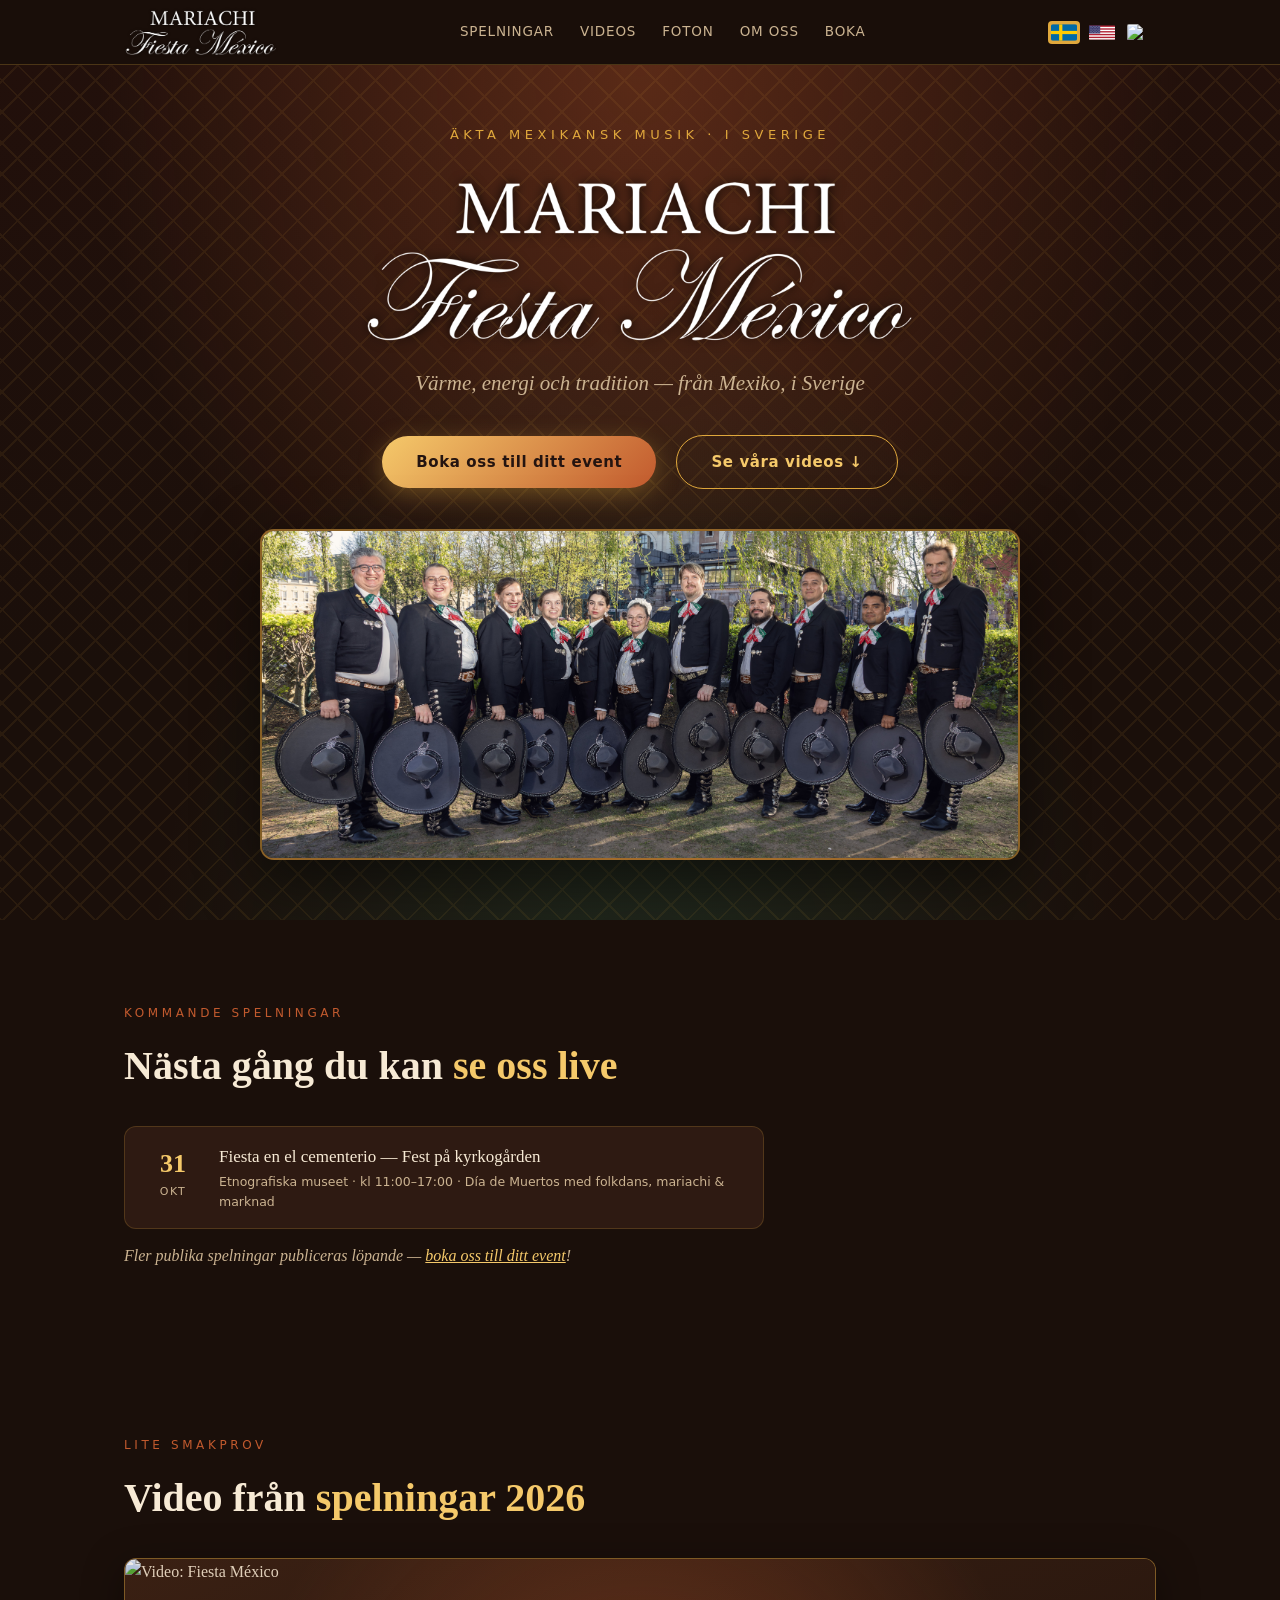
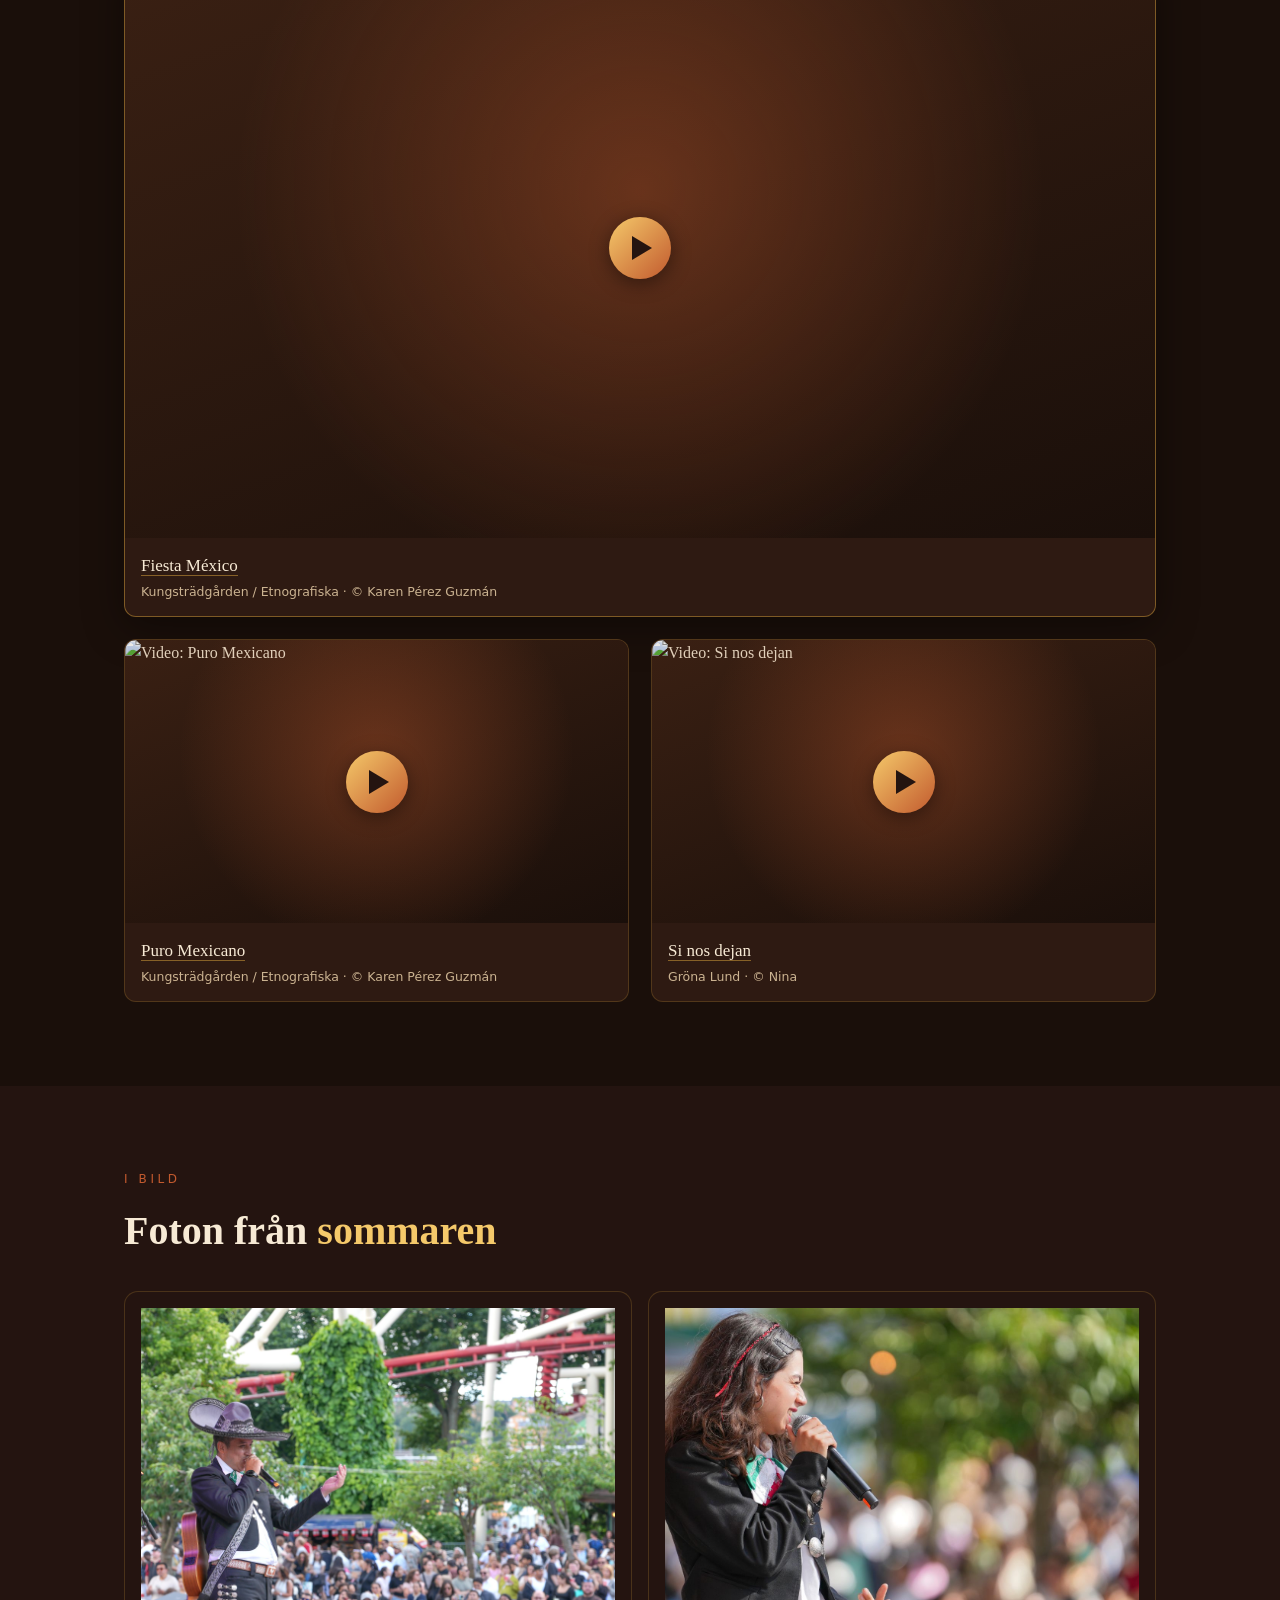
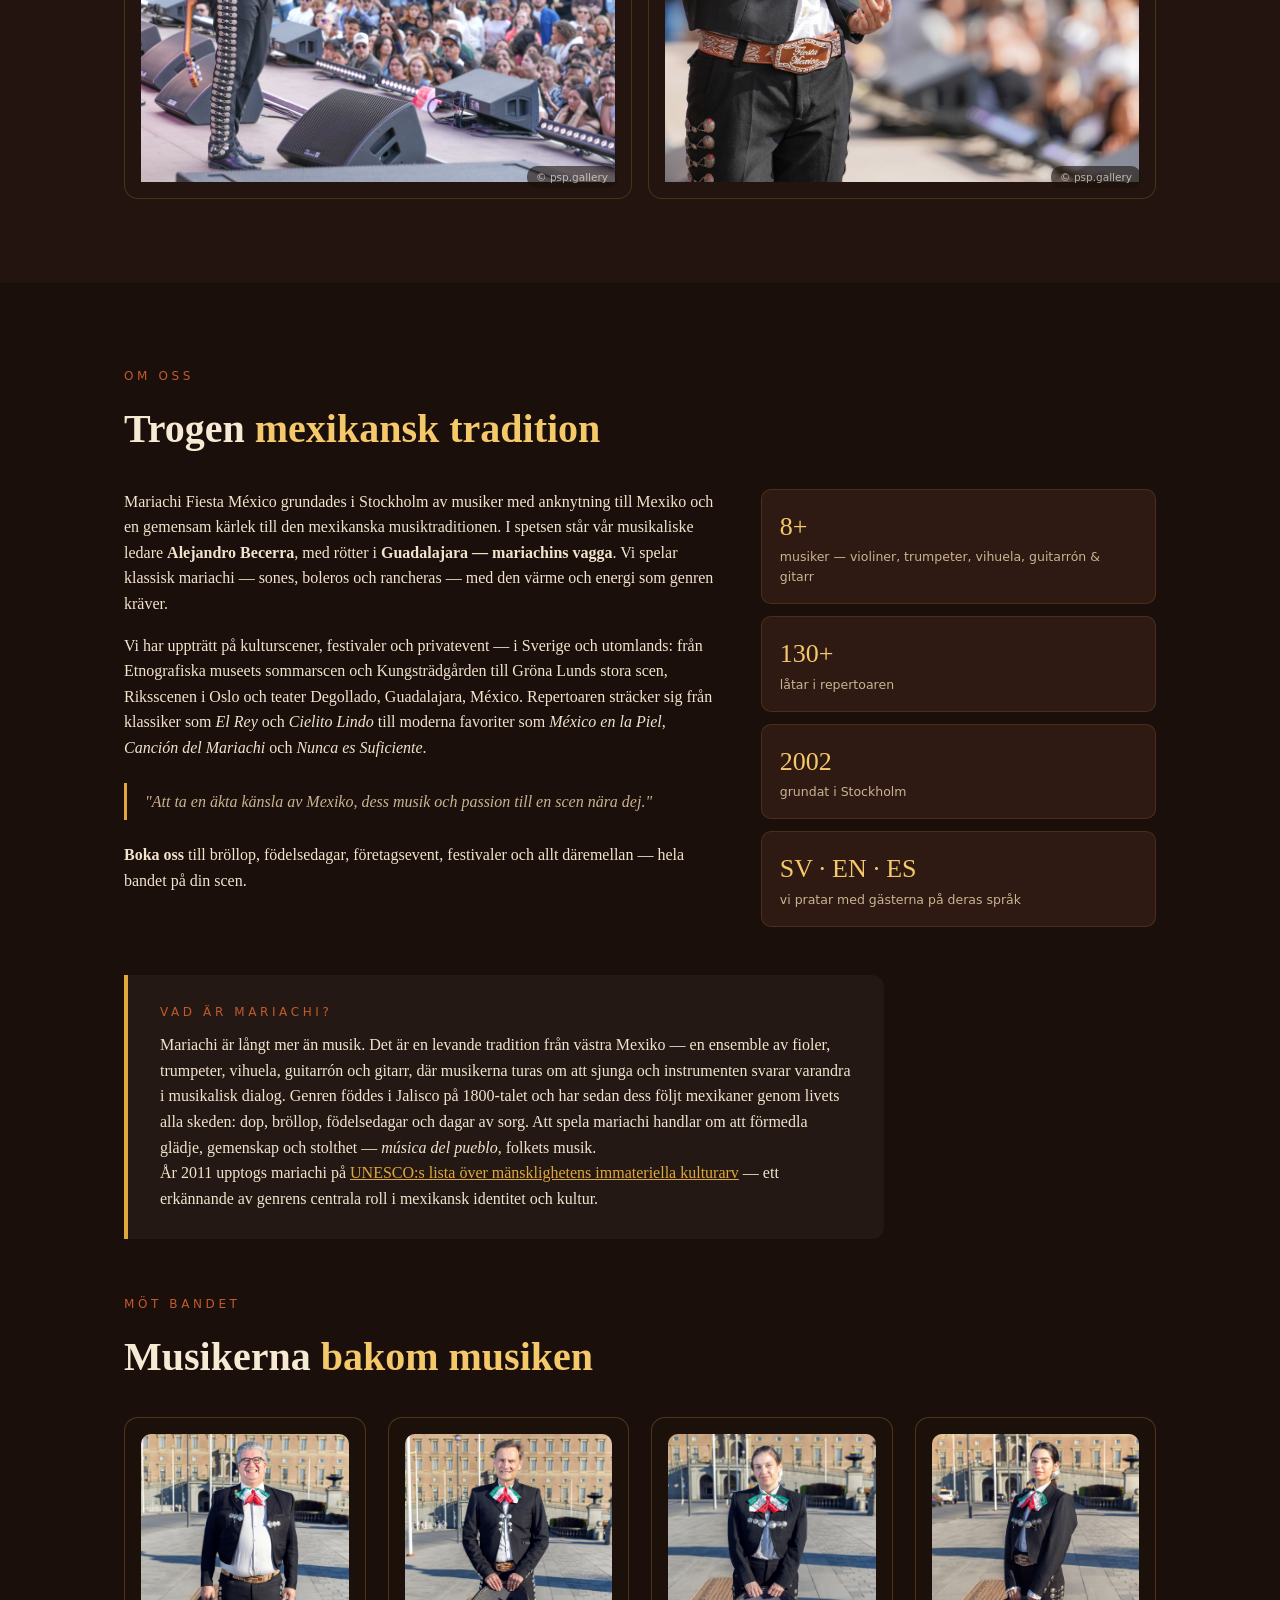
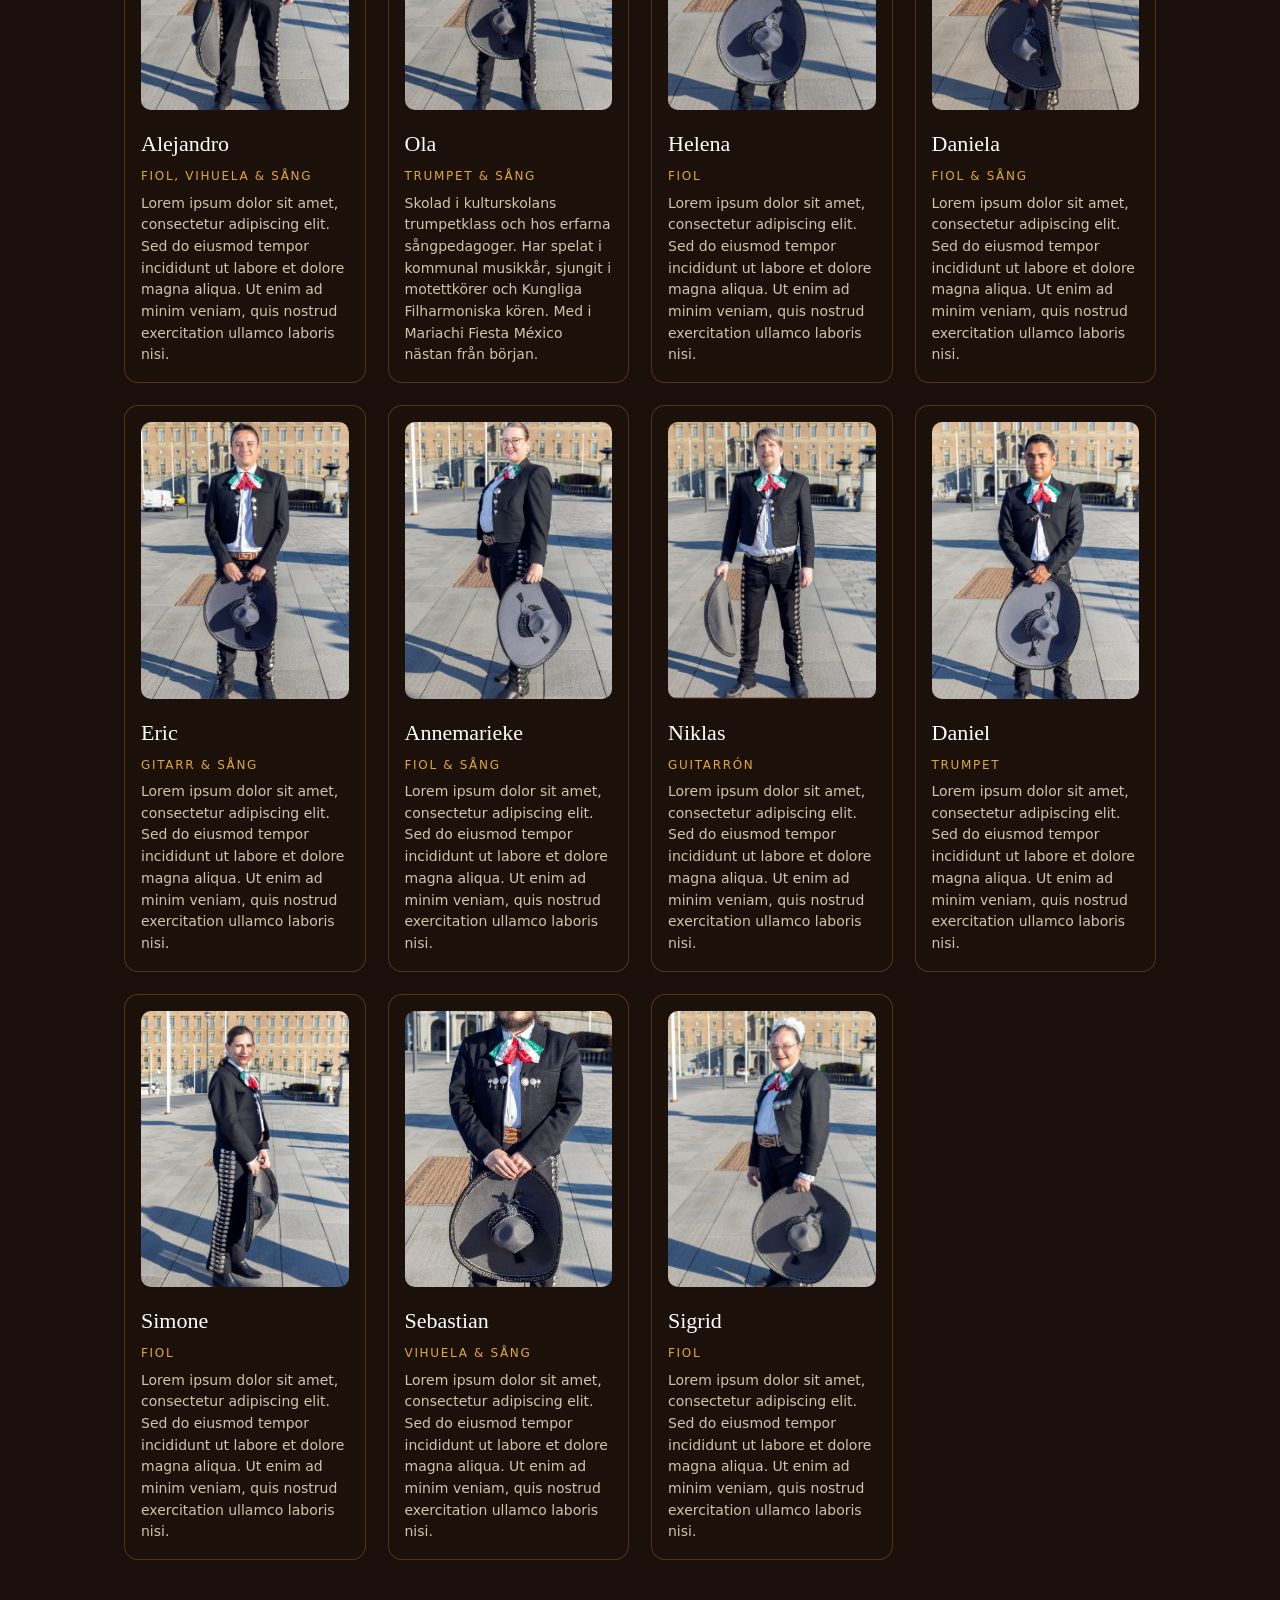
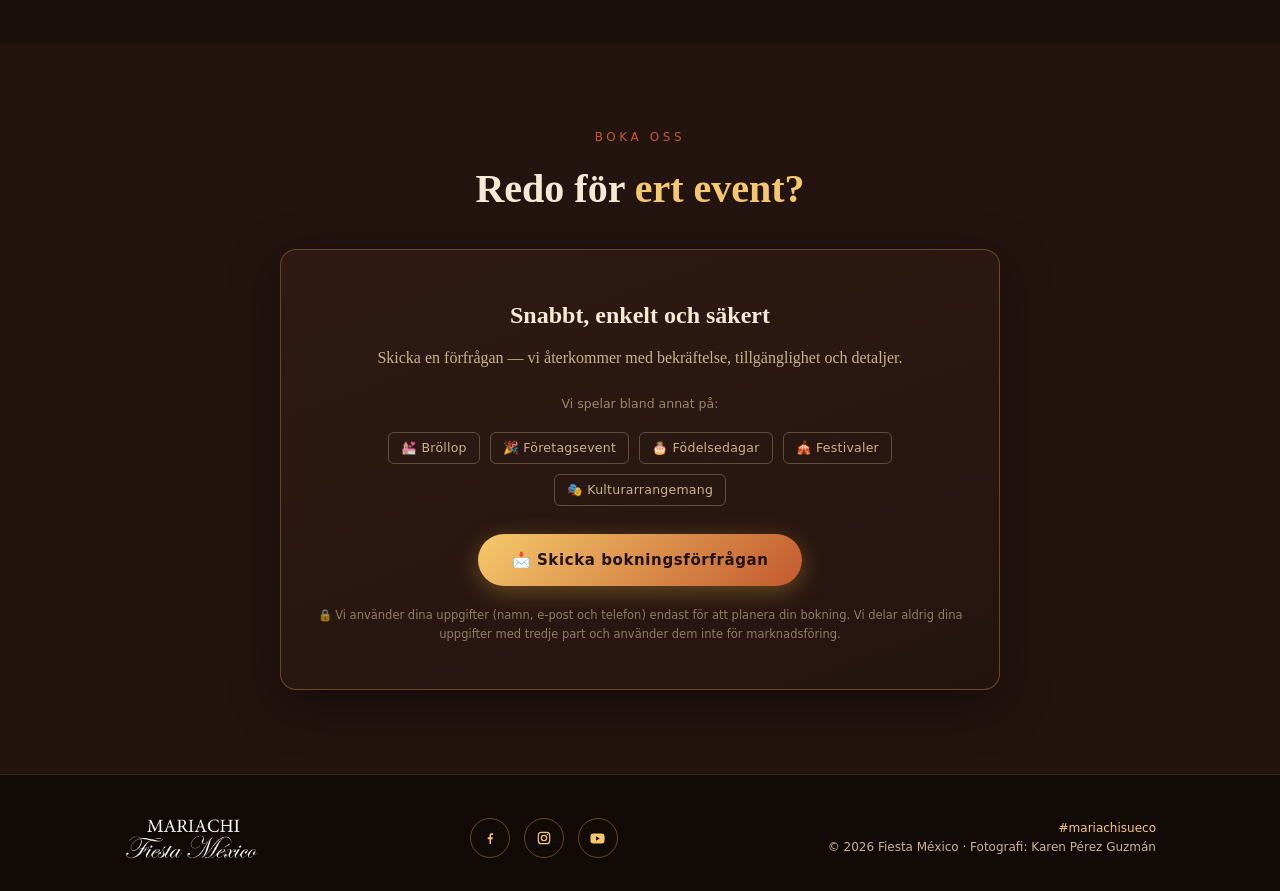
==== index.html @ cff4b528 "Add files via upload" ====
<!doctype html>
<html lang="sv">
<head>
<meta charset="UTF-8" />
<meta name="viewport" content="width=device-width, initial-scale=1.0" />
<title>Mariachi Fiesta México — Designutkast</title>
<style>
  :root {
    --bg: #1a0f0a;
    --bg2: #241410;
    --panel: #2e1a12;
    --gold: #e0a83c;
    --gold-bright: #f5c96a;
    --cream: #f7ead5;
    --terra: #c25a2e;
    --terra-soft: #a34922;
    --green: #2f6b4f;
    --red: #a5231b;
    --text: #f3e3cd;
    --muted: #cbb391;
    --serif: Georgia, "Times New Roman", serif;
  }
  * { margin: 0; padding: 0; box-sizing: border-box; }
  html { scroll-behavior: smooth; }
  body {
    font-family: var(--serif);
    background: var(--bg);
    color: var(--text);
    line-height: 1.6;
  }
  .maxw { max-width: 1080px; margin: 0 auto; padding: 0 24px; }

  /* Topbar */
  .topbar {
    position: sticky; top: 0; z-index: 50;
    background: rgba(26,15,10,0.94);
    border-bottom: 1px solid rgba(224,168,60,0.25);
    backdrop-filter: blur(6px);
  }
  .topbar .maxw { display: flex; align-items: center; justify-content: space-between; height: 64px; }
  .brand { display: flex; align-items: center; gap: 10px; }
  .brand-mark {
    width: 38px; height: 38px; border-radius: 50%;
    background: radial-gradient(circle at 30% 30%, var(--gold-bright), var(--terra));
    display: flex; align-items: center; justify-content: center;
    font-size: 19px; color: #1a0f0a; font-weight: bold;
    border: 2px solid var(--gold);
  }
  .brand-name { font-size: 19px; letter-spacing: 0.12em; color: #fff; }
  .brand-name b { font-family: "Segoe Script", "Brush Script MT", cursive; font-size: 21px; font-weight: normal; letter-spacing: 0; color: #fff; padding-left: 2px; }
  nav { display: flex; gap: 26px; font-family: system-ui, sans-serif; font-size: 13.5px; letter-spacing: 0.06em; }
  nav a { color: var(--muted); text-decoration: none; text-transform: uppercase; }
  nav a:hover { color: var(--gold-bright); }
  .lang { display: flex; gap: 6px; font-family: system-ui, sans-serif; font-size: 12.5px; }
  .lang span { padding: 3px 8px; border-radius: 12px; cursor: pointer; color: var(--muted); }
  .lang .active { background: var(--gold); color: #1a0f0a; font-weight: 600; }

  /* Hero */
  .hero {
    position: relative;
    min-height: 88vh;
    display: flex; align-items: center; justify-content: center;
    text-align: center;
    background:
      radial-gradient(ellipse at 50% 0%, rgba(194,90,46,0.35), transparent 60%),
      radial-gradient(ellipse at 50% 120%, rgba(47,107,79,0.3), transparent 55%),
      linear-gradient(180deg, #22100b 0%, var(--bg) 70%);
    overflow: hidden;
  }
  .hero-pattern {
    position: absolute; inset: 0; opacity: 0.08;
    background-image: repeating-linear-gradient(45deg, var(--gold) 0 2px, transparent 2px 22px),
                      repeating-linear-gradient(-45deg, var(--gold) 0 2px, transparent 2px 22px);
  }
  .hero-inner { position: relative; padding: 60px 20px; max-width: 860px; }
  .hero-photo {
    position: relative; margin: 40px auto 0; max-width: 760px;
    border-radius: 14px; overflow: hidden;
    border: 2px solid rgba(224,168,60,0.5);
    box-shadow: 0 18px 60px rgba(0,0,0,0.55);
    background:
      radial-gradient(circle at 60% 35%, rgba(194,90,46,0.5), transparent 60%),
      linear-gradient(160deg, #4a2414, #241410);
    display: flex; align-items: flex-end; padding: 0;
  }
  .hero-photo img { display: block; width: 100%; height: auto; }
  .hero-photo .ph-label { position: absolute; left: 14px; bottom: 12px; font-family: system-ui, sans-serif; font-size: 12px; color: rgba(247,234,213,0.85); letter-spacing: 0.08em; text-transform: uppercase; text-shadow: 0 2px 8px rgba(0,0,0,0.8); }
  .hero-kicker {
    font-family: system-ui, sans-serif; font-size: 13px; letter-spacing: 0.35em;
    text-transform: uppercase; color: var(--gold); margin-bottom: 18px;
  }
  .hero h1 {
    font-size: clamp(40px, 7vw, 74px); line-height: 1.05; color: #fff;
    text-shadow: 0 4px 30px rgba(0,0,0,0.5);
    margin-bottom: 14px;
  }
  .hero h1 em { font-style: normal; font-family: "Segoe Script", "Brush Script MT", cursive; font-size: 0.95em; color: var(--gold-bright); }
  .hero-sub { font-size: clamp(17px, 2.4vw, 21px); color: var(--muted); font-style: italic; margin-bottom: 34px; }
  .btn {
    display: inline-block; padding: 14px 34px; border-radius: 40px;
    font-family: system-ui, sans-serif; font-size: 15px; font-weight: 600;
    text-decoration: none; letter-spacing: 0.04em; margin: 0 8px;
    transition: transform 0.15s ease;
  }
  .btn:hover { transform: translateY(-2px); }
  .btn-primary { background: linear-gradient(135deg, var(--gold-bright), var(--terra)); color: #241410; box-shadow: 0 6px 24px rgba(224,168,60,0.35); }
  .btn-ghost { border: 1.5px solid var(--gold); color: var(--gold-bright); }

  /* Sections */
  section { padding: 84px 0; }
  .sec-kicker { font-family: system-ui, sans-serif; font-size: 12px; letter-spacing: 0.3em; text-transform: uppercase; color: var(--terra); margin-bottom: 10px; }
  h2 { font-size: clamp(28px, 4vw, 40px); color: var(--cream); margin-bottom: 28px; }
  h2 em { font-style: normal; color: var(--gold-bright); }
  .alt-bg { background: var(--bg2); }

  /* Gig list */
  .gig-list { display: grid; gap: 14px; max-width: 640px; }
  .gig {
    display: flex; align-items: center; gap: 18px;
    background: var(--panel); border: 1px solid rgba(224,168,60,0.2);
    border-radius: 12px; padding: 16px 20px;
  }
  .gig-date { text-align: center; min-width: 56px; }
  .gig-date b { display: block; font-size: 26px; color: var(--gold-bright); line-height: 1; }
  .gig-date span { font-family: system-ui, sans-serif; font-size: 11px; letter-spacing: 0.15em; color: var(--muted); }
  .gig-info .t { font-size: 17px; color: var(--cream); }
  .gig-info .d { font-family: system-ui, sans-serif; font-size: 12.5px; color: var(--muted); margin-top: 2px; }
  .gig-empty { font-style: italic; color: var(--muted); }
  .gig-empty a { color: var(--gold-bright); }

  /* Videos */
  .video-grid { display: grid; gap: 22px; }
  .video-row { display: flex; gap: 22px; justify-content: center; flex-wrap: wrap; }
  .video-row .video-card { flex: 1 1 320px; max-width: 560px; }
  .video-card {
    background: var(--panel); border-radius: 12px; overflow: hidden;
    border: 1px solid rgba(224,168,60,0.2);
  }
  .video-hero { grid-column: 1 / -1; border-color: rgba(224,168,60,0.45); box-shadow: 0 10px 40px rgba(0,0,0,0.4); }
  .video-thumb {
    aspect-ratio: 16 / 9; position: relative;
    display: flex; align-items: center; justify-content: center; flex-direction: column; gap: 12px;
    background:
      radial-gradient(circle at 50% 40%, rgba(194,90,46,0.4), transparent 65%),
      linear-gradient(160deg, #3a2013, #1a0f0a);
    cursor: pointer;
  }
  .video-thumb:hover .play-btn { transform: scale(1.1); }
  .play-btn {
    width: 62px; height: 62px; border-radius: 50%;
    background: linear-gradient(135deg, var(--gold-bright), var(--terra));
    display: flex; align-items: center; justify-content: center;
    transition: transform 0.15s ease;
    box-shadow: 0 4px 20px rgba(0,0,0,0.45);
  }
  .play-btn::after {
    content: ""; display: block; margin-left: 4px;
    border-left: 20px solid #241410; border-top: 12px solid transparent; border-bottom: 12px solid transparent;
  }
  .video-thumb .tag {
    position: absolute; top: 12px; left: 12px;
    font-family: system-ui, sans-serif; font-size: 11px; letter-spacing: 0.1em;
    background: rgba(26,15,10,0.8); color: var(--gold-bright);
    padding: 4px 10px; border-radius: 14px; border: 1px solid rgba(224,168,60,0.4);
  }
  img { max-width: 100%; }
  .video-thumb img { position: absolute; inset: 0; width: 100%; height: 100%; object-fit: cover; opacity: 0.9; }
  .video-thumb .play-btn { position: relative; z-index: 2; }
  .video-thumb .ph-label, .video-thumb .tag { z-index: 3; }
  .video-link { text-decoration: none; display: block; color: inherit; }
  .video-meta { padding: 14px 16px; }
  .video-meta .t { font-size: 17px; color: var(--cream); }
  .video-meta .d { font-family: system-ui, sans-serif; font-size: 12.5px; color: var(--muted); margin-top: 3px; }

  /* Gallery */
  .gallery { display: grid; grid-template-columns: 2fr 1fr; gap: 16px; }
  .gallery-side { display: grid; grid-template-rows: 1fr 1fr; gap: 16px; }
  .ph {
    border-radius: 12px; position: relative; overflow: hidden;
    border: 1px solid rgba(224,168,60,0.2);
    display: flex; align-items: flex-end; padding: 16px;
    min-height: 180px;
  }
  .ph .credit {
    position: absolute; bottom: 10px; right: 14px;
    font-family: system-ui, sans-serif; font-size: 10.5px; color: rgba(247,234,213,0.7);
    background: rgba(26,15,10,0.6); padding: 3px 9px; border-radius: 10px;
  }
  .ph-1 { background: linear-gradient(150deg, #7a2d14, #3a1a0e); min-height: 380px; }
  .ph-2 { background: linear-gradient(150deg, #2f6b4f, #16321f); }
  .ph-3 { background: linear-gradient(150deg, #8a2a22, #3a120e); }
  .ph-label { font-family: system-ui, sans-serif; font-size: 12px; color: rgba(247,234,213,0.85); letter-spacing: 0.08em; text-transform: uppercase; }

  /* Bio */
  .bio { display: grid; grid-template-columns: 1.2fr 0.8fr; gap: 44px; align-items: start; }
  .bio p { margin-bottom: 16px; color: var(--text); }
  .bio .quote {
    border-left: 3px solid var(--gold); padding: 6px 0 6px 18px;
    font-style: italic; color: var(--muted); margin: 22px 0;
  }
  .bio-facts { display: grid; gap: 12px; }
  .member-grid { display: grid; grid-template-columns: repeat(auto-fit, minmax(230px, 1fr)); gap: 22px; margin-top: 26px; }
  .member-card {
    border: 1px solid rgba(224,168,60,0.25); border-radius: 14px; padding: 16px;
    background: rgba(36,20,16,0.35);
    display: flex; flex-direction: column; gap: 6px;
    transition: border-color 0.2s ease;
  }
  .member-card:hover { border-color: rgba(224,168,60,0.6); }
  .member-photo { border-radius: 10px; overflow: hidden; aspect-ratio: 3 / 4; background: linear-gradient(150deg, #7a2d14, #3a1a0e); }
  .member-photo img { width: 100%; height: 100%; object-fit: cover; display: block; }
  .member-name { font-family: var(--serif); font-size: 22px; color: #fff; margin-top: 10px; }
  .member-role { font-family: system-ui, sans-serif; font-size: 12px; letter-spacing: 0.14em; text-transform: uppercase; color: var(--gold); }
  .member-bio { font-family: system-ui, sans-serif; font-size: 14px; line-height: 1.55; color: rgba(247,234,213,0.82); }
  .fact { background: var(--panel); border-radius: 10px; padding: 16px 18px; border: 1px solid rgba(224,168,60,0.15); }
  .fact .n { font-size: 26px; color: var(--gold-bright); }
  .fact .l { font-family: system-ui, sans-serif; font-size: 12.5px; color: var(--muted); }

  /* Booking */
  .book { text-align: center; }
  .book-box {
    max-width: 720px; margin: 0 auto;
    background: linear-gradient(160deg, var(--panel), #241410);
    border: 1px solid rgba(224,168,60,0.35);
    border-radius: 16px; padding: 46px 34px;
    box-shadow: 0 14px 50px rgba(0,0,0,0.45);
  }
  .book-box h3 { font-size: 24px; color: var(--cream); margin-bottom: 10px; }
  .book-box p { color: var(--muted); margin-bottom: 24px; }
  .chips { display: flex; flex-wrap: wrap; gap: 10px; justify-content: center; margin-bottom: 28px; }
  .chip {
    font-family: system-ui, sans-serif; font-size: 12.5px;
    padding: 5px 12px; border-radius: 6px;
    background: transparent; color: var(--muted);
    border: 1px solid rgba(203,179,145,0.35);
    cursor: default; user-select: none;
    letter-spacing: 0.02em;
  }
  .gdpr-note { font-family: system-ui, sans-serif; font-size: 11.5px; color: rgba(203,179,145,0.65); margin-top: 20px; }

  /* Footer */
  footer { background: #120a06; border-top: 1px solid rgba(224,168,60,0.2); padding: 40px 0 30px; }
  .foot { display: flex; justify-content: space-between; align-items: center; flex-wrap: wrap; gap: 18px; }
  .socials { display: flex; gap: 14px; }
  .social {
    width: 40px; height: 40px; border-radius: 50%;
    border: 1px solid rgba(224,168,60,0.4);
    display: flex; align-items: center; justify-content: center;
    font-family: system-ui, sans-serif; font-size: 13px; color: var(--gold-bright);
    cursor: pointer; transition: background 0.15s;
  }
  .social { text-decoration: none; }
  .social:hover { background: rgba(224,168,60,0.15); color: var(--gold-bright); }
  .foot-meta { font-family: system-ui, sans-serif; font-size: 12px; color: var(--muted); text-align: right; }
  .foot-meta .hash { color: var(--gold-bright); }

  @media (max-width: 720px) {
    .gallery { grid-template-columns: 1fr; }
    .gallery-side { grid-template-columns: 1fr 1fr; grid-template-rows: none; }
    .bio { grid-template-columns: 1fr; }
    nav { display: none; }
    .ph-1 { min-height: 240px; }
  }
</style>
</head>
<body>

<div class="topbar">
  <div class="maxw">
    <div class="brand">
      <!-- Riktig logga: Logo_Transparent.png (transparent bakgrund, bred) -->
      <img src="Logo_Transparent.png" alt="Mariachi Fiesta México" style="height:52px;" onerror="this.style.display='none';document.getElementById('brand-fallback').style.display='flex';" />
      <div id="brand-fallback" style="display:none;align-items:center;gap:10px;">
        <div class="brand-mark">M</div>
        <div class="brand-name">MARIACHI <b>Fiesta México</b></div>
      </div>
    </div>
    <nav>
      <a href="#spelningar" data-i18n="nav-gigs">Spelningar</a>
      <a href="#videos" data-i18n="nav-videos">Videos</a>
      <a href="#foton" data-i18n="nav-photos">Foton</a>
      <a href="#om-oss" data-i18n="nav-about">Om oss</a>
      <a href="#boka" data-i18n="nav-book">Boka</a>
    </nav>
    <div class="lang" style="gap:6px;" title="Svenska / English / Español">
      <span class="active" data-lang="sv" style="display:inline-flex;padding:3px;border-radius:4px;">
        <svg width="26" height="17" viewBox="0 0 1600 1000" style="border-radius:2px;display:block;"><rect width="1600" height="1000" fill="#006AA7"/><rect x="500" width="200" height="1000" fill="#FECC02"/><rect y="400" width="1600" height="200" fill="#FECC02"/></svg>
      </span><span data-lang="en" style="display:inline-flex;padding:3px;border-radius:4px;">
        <svg width="26" height="17" viewBox="0 0 1300 700" style="border-radius:2px;display:block;">
          <rect width="1300" height="700" fill="#B22234"/>
          <g fill="#fff"><rect y="70" width="1300" height="70"/><rect y="210" width="1300" height="70"/><rect y="350" width="1300" height="70"/><rect y="490" width="1300" height="70"/><rect y="630" width="1300" height="70"/></g>
          <rect width="560" height="400" fill="#3C3B6E"/>
          <g fill="#fff">
            <circle cx="60" cy="50" r="13"/><circle cx="140" cy="50" r="13"/><circle cx="220" cy="50" r="13"/><circle cx="300" cy="50" r="13"/><circle cx="380" cy="50" r="13"/><circle cx="460" cy="50" r="13"/><circle cx="540" cy="50" r="13"/>
            <circle cx="100" cy="110" r="13"/><circle cx="180" cy="110" r="13"/><circle cx="260" cy="110" r="13"/><circle cx="340" cy="110" r="13"/><circle cx="420" cy="110" r="13"/><circle cx="500" cy="110" r="13"/>
            <circle cx="60" cy="170" r="13"/><circle cx="140" cy="170" r="13"/><circle cx="220" cy="170" r="13"/><circle cx="300" cy="170" r="13"/><circle cx="380" cy="170" r="13"/><circle cx="460" cy="170" r="13"/><circle cx="540" cy="170" r="13"/>
            <circle cx="100" cy="230" r="13"/><circle cx="180" cy="230" r="13"/><circle cx="260" cy="230" r="13"/><circle cx="340" cy="230" r="13"/><circle cx="420" cy="230" r="13"/><circle cx="500" cy="230" r="13"/>
            <circle cx="60" cy="290" r="13"/><circle cx="140" cy="290" r="13"/><circle cx="220" cy="290" r="13"/><circle cx="300" cy="290" r="13"/><circle cx="380" cy="290" r="13"/><circle cx="460" cy="290" r="13"/><circle cx="540" cy="290" r="13"/>
            <circle cx="100" cy="350" r="13"/><circle cx="180" cy="350" r="13"/><circle cx="260" cy="350" r="13"/><circle cx="340" cy="350" r="13"/><circle cx="420" cy="350" r="13"/><circle cx="500" cy="350" r="13"/>
          </g>
        </svg>
      </span><span data-lang="es" style="display:inline-flex;padding:3px;border-radius:4px;">
        <img src="https://flagcdn.com/mx.svg" alt="Español" width="26" height="17" style="border-radius:2px;display:block;object-fit:cover;" />
      </span>
    </div>
  </div>
</div>

<header class="hero">
  <div class="hero-pattern"></div>
  <div class="hero-inner">
    <div class="hero-kicker" data-i18n="hero-kicker">Äkta mexikansk musik · i Sverige</div>
    <h1 style="line-height:1;">
      <img src="Logo_Transparent.png" alt="Mariachi Fiesta México" style="width:min(560px,90vw);height:auto;display:block;margin:0 auto;" onerror="this.style.display='none';document.getElementById('h1-fallback').style.display='block';" />
      <span id="h1-fallback" style="display:none;">MARIACHI<br /><em>Fiesta México</em></span>
    </h1>
    <p class="hero-sub" data-i18n="hero-sub">Värme, energi och tradition — från Mexiko, i Sverige</p>
    <a class="btn btn-primary" href="#boka" data-i18n="btn-book">Boka oss till ditt event</a>
    <a class="btn btn-ghost" href="#videos" data-i18n="btn-videos">Se våra videos ↓</a>
    <div class="hero-photo">
      <img src="Hero.jpg" alt="Mariachi Fiesta México — hela bandet" style="width:100%;height:auto;object-fit:contain;" />
    </div>
  </div>
</header>

<section id="spelningar">
  <div class="maxw">
    <div class="sec-kicker" data-i18n="gigs-kicker">Kommande spelningar</div>
    <h2 data-i18n="gigs-h2">Nästa gång du kan <em>se oss live</em></h2>

    <!-- Fallback: visas tills API-feeden (gigs.json) är på plats, och om den ej kan hämtas -->
    <div class="gig-list" id="gig-list-fallback">
      <div class="gig">
        <div class="gig-date"><b>31</b><span data-i18n="gig-month">OKT</span></div>
        <div class="gig-info">
          <div class="t" data-i18n="gig-t">Fiesta en el cementerio — Fest på kyrkogården</div>
          <div class="d" data-i18n="gig-d">Etnografiska museet · kl 11:00–17:00 · Día de Muertos med folkdans, mariachi &amp; marknad</div>
        </div>
      </div>
      <div class="gig-empty" data-i18n="gig-empty">Fler publika spelningar publiceras löpande — <a href="#boka">boka oss till ditt event</a>!</div>
    </div>

    <!-- Renderas från gigs.json (Group Planner-API) när feeden finns -->
    <div class="gig-list" id="gig-list" style="display:none;"></div>

    <p id="gig-note" data-i18n="gig-note" style="display:none;"></p>
  </div>
</section>

<section id="videos">
  <div class="maxw">
    <div class="sec-kicker" data-i18n="videos-kicker">Lite smakprov</div>
    <h2 data-i18n="videos-h2">Video från <em>spelningar 2026</em></h2>
    <div class="video-grid">
      <div class="video-card video-hero">
        <a class="video-link" href="https://youtu.be/_LXjcF9zYGg" target="_blank" rel="noopener">
        <div class="video-thumb">
          <img src="https://i.ytimg.com/vi/_LXjcF9zYGg/maxresdefault.jpg" onerror="this.onerror=null;this.src='https://i.ytimg.com/vi/_LXjcF9zYGg/sddefault.jpg';" alt="Video: Fiesta México" />
          <div class="play-btn"></div>
        </div>
        </a>
        <div class="video-meta">
          <div class="t"><a href="https://youtu.be/_LXjcF9zYGg" target="_blank" rel="noopener" style="color:inherit;text-decoration:none;border-bottom:1px solid rgba(224,168,60,0.5);">Fiesta México</a></div>
          <div class="d" data-i18n="v1-d">Kungsträdgården / Etnografiska · © Karen Pérez Guzmán</div>
        </div>
      </div>
      <div class="video-row">
      <div class="video-card">
        <a class="video-link" href="https://youtu.be/UukI89bmkYo" target="_blank" rel="noopener">
        <div class="video-thumb">
          <img src="https://i.ytimg.com/vi/UukI89bmkYo/maxresdefault.jpg" onerror="this.onerror=null;this.src='https://i.ytimg.com/vi/UukI89bmkYo/sddefault.jpg';" alt="Video: Puro Mexicano" />
          <div class="play-btn"></div>
        </div>
        </a>
        <div class="video-meta">
          <div class="t"><a href="https://youtu.be/UukI89bmkYo" target="_blank" rel="noopener" style="color:inherit;text-decoration:none;border-bottom:1px solid rgba(224,168,60,0.5);">Puro Mexicano</a></div>
          <div class="d" data-i18n="v2-d">Kungsträdgården / Etnografiska · © Karen Pérez Guzmán</div>
        </div>
      </div>
      <div class="video-card">
        <a class="video-link" href="https://youtube.com/shorts/wAbfipdLSX0" target="_blank" rel="noopener">
        <div class="video-thumb">
          <img src="https://i.ytimg.com/vi/wAbfipdLSX0/maxresdefault.jpg" onerror="this.onerror=null;this.src='https://i.ytimg.com/vi/wAbfipdLSX0/sddefault.jpg';" alt="Video: Si nos dejan" />
          <div class="play-btn"></div>
        </div>
        </a>
        <div class="video-meta">
          <div class="t"><a href="https://youtube.com/shorts/wAbfipdLSX0" target="_blank" rel="noopener" style="color:inherit;text-decoration:none;border-bottom:1px solid rgba(224,168,60,0.5);">Si nos dejan</a></div>
          <div class="d" data-i18n="v3-d">Gröna Lund · © Nina</div>
        </div>
      </div>
      </div>
    </div>
  </div>
</section>

<section id="foton" class="alt-bg">
  <div class="maxw">
    <div class="sec-kicker" data-i18n="photos-kicker">I bild</div>
    <h2 data-i18n="photos-h2">Foton från <em>sommaren</em></h2>
    <div class="gallery" style="display:flex;flex-wrap:wrap;gap:16px;justify-content:center;align-items:stretch;">
      <div class="ph" style="position:relative;flex:1 1 320px;min-width:0;overflow:hidden;border-radius:14px;background:#241410;">
        <img src="grona-lund.jpg" alt="På scen på Gröna Lund" style="width:100%;height:100%;min-height:280px;object-fit:cover;display:block;" />
        <span class="credit">© psp.gallery</span>
      </div>
      <div class="ph" style="position:relative;flex:1 1 320px;min-width:0;overflow:hidden;border-radius:14px;background:#241410;">
        <img src="grona-lund2.jpg" alt="Sångerska på scen på Gröna Lund" style="width:100%;height:100%;min-height:280px;object-fit:cover;display:block;" />
        <span class="credit">© psp.gallery</span>
      </div>
    </div>
  </div>
</section>

<section id="om-oss">
  <div class="maxw">
    <div class="sec-kicker" data-i18n="about-kicker">Om oss</div>
    <h2 data-i18n="about-h2">Trogen <em>mexikansk tradition</em></h2>
    <div class="bio">
      <div>
        <p data-i18n="bio-p1">Mariachi Fiesta México grundades i Stockholm av musiker med anknytning till Mexiko och en gemensam kärlek till den mexikanska musiktraditionen. I spetsen står vår musikaliske ledare <b>Alejandro Becerra</b>, med rötter i <b>Guadalajara — mariachins vagga</b>. Vi spelar klassisk mariachi — sones, boleros och rancheras — med den värme och energi som genren kräver.</p>
        <p data-i18n="bio-p2">Vi har uppträtt på kulturscener, festivaler och privatevent — i Sverige och utomlands: från Etnografiska museets sommarscen och Kungsträdgården till Gröna Lunds stora scen, Riksscenen i Oslo och teater Degollado, Guadalajara, México. Repertoaren sträcker sig från klassiker som <i>El Rey</i> och <i>Cielito Lindo</i> till moderna favoriter som <i>México en la Piel</i>, <i>Canción del Mariachi</i> och <i>Nunca es Suficiente</i>.</p>
        <div class="quote" data-i18n="quote">"Att ta en äkta känsla av Mexiko, dess musik och passion till en scen nära dej."</div>
        <p data-i18n="bio-p3"><b>Boka oss</b> till bröllop, födelsedagar, företagsevent, festivaler och allt däremellan — hela bandet på din scen.</p>
      </div>
      <div class="bio-facts">
        <div class="fact"><div class="n">8+</div><div class="l" data-i18n="fact-1">musiker — violiner, trumpeter, vihuela, guitarrón & gitarr</div></div>
        <div class="fact"><div class="n">130+</div><div class="l" data-i18n="fact-2">låtar i repertoaren</div></div>
        <div class="fact"><div class="n">2002</div><div class="l" data-i18n="fact-3">grundat i Stockholm</div></div>
        <div class="fact"><div class="n">SV · EN · ES</div><div class="l" data-i18n="fact-4">vi pratar med gästerna på deras språk</div></div>
      </div>
    </div>

    <div style="margin-top:48px;padding:28px 32px;border-left:4px solid var(--gold);background:rgba(255,255,255,.04);border-radius:0 12px 12px 0;max-width:760px;">
      <div class="sec-kicker" data-i18n="genre-kicker">Vad är mariachi?</div>
      <p data-i18n="genre-p1">Mariachi är långt mer än musik. Det är en levande tradition från västra Mexiko — en ensemble av fioler, trumpeter, vihuela, guitarrón och gitarr, där musikerna turas om att sjunga och instrumenten svarar varandra i musikalisk dialog. Genren föddes i Jalisco på 1800-talet och har sedan dess följt mexikaner genom livets alla skeden: dop, bröllop, födelsedagar och dagar av sorg. Att spela mariachi handlar om att förmedla glädje, gemenskap och stolthet — <i>música del pueblo</i>, folkets musik.</p>
      <p data-i18n="genre-p2">År 2011 upptogs mariachi på <a href="https://ich.unesco.org/en/RL/mariachi-string-music-song-and-trumpet-00599" target="_blank" rel="noopener" style="color:var(--gold);text-decoration:underline;">UNESCO:s lista över mänsklighetens immateriella kulturarv</a> — ett erkännande av genrens centrala roll i mexikansk identitet och kultur.</p>
    </div>

    <div class="sec-kicker" data-i18n="band-kicker" style="margin-top:56px;">Möt bandet</div>
    <h2 data-i18n="band-h2">Musikerna <em>bakom musiken</em></h2>
    <div class="member-grid">
      <!-- Ola Persson — exempelkort. Kopiera blocket för varje medlem:
           byt foto (src), namn, instrument och text. Foton: Karens porträtt. -->
      <div class="member-card">
        <div class="member-photo">
          <img src="Alejandro.jpg" alt="Alejandro — fiol, vihuela och sång" loading="lazy" onerror="this.replaceWith(Object.assign(document.createElement('div'),{className:'member-ph',style:'aspect-ratio:3/4;background:linear-gradient(150deg,#7a2d14,#3a1a0e);'}));" />
        </div>
        <div class="member-name">Alejandro</div>
        <div class="member-role" data-i18n="m-alejandro-role">Fiol, vihuela &amp; sång</div>
        <p class="member-bio" data-i18n="m-alejandro-bio">Lorem ipsum dolor sit amet, consectetur adipiscing elit. Sed do eiusmod tempor incididunt ut labore et dolore magna aliqua. Ut enim ad minim veniam, quis nostrud exercitation ullamco laboris nisi.</p>
      </div>
      <div class="member-card">
        <div class="member-photo">
          <img src="Ola.jpg" alt="Ola — trumpet och sång" loading="lazy" onerror="this.replaceWith(Object.assign(document.createElement('div'),{className:'member-ph',style:'aspect-ratio:3/4;background:linear-gradient(150deg,#7a2d14,#3a1a0e);'}));" />
        </div>
        <div class="member-name">Ola</div>
        <div class="member-role" data-i18n="m-ola-role">Trumpet &amp; sång</div>
        <p class="member-bio" data-i18n="m-ola-bio">Skolad i kulturskolans trumpetklass och hos erfarna sångpedagoger. Har spelat i kommunal musikkår, sjungit i motettkörer och Kungliga Filharmoniska kören. Med i Mariachi Fiesta México nästan från början.</p>
      </div>
      <div class="member-card">
        <div class="member-photo">
          <img src="Helena.jpg" alt="Helena" loading="lazy" onerror="this.replaceWith(Object.assign(document.createElement('div'),{className:'member-ph',style:'aspect-ratio:3/4;background:linear-gradient(150deg,#7a2d14,#3a1a0e);'}));" />
        </div>
        <div class="member-name">Helena</div>
        <div class="member-role" data-i18n="m-helena-role">Fiol</div>
        <p class="member-bio" data-i18n="m-helena-bio">Lorem ipsum dolor sit amet, consectetur adipiscing elit. Sed do eiusmod tempor incididunt ut labore et dolore magna aliqua. Ut enim ad minim veniam, quis nostrud exercitation ullamco laboris nisi.</p>
      </div>
      <div class="member-card">
        <div class="member-photo">
          <img src="Daniela.jpg" alt="Daniela" loading="lazy" onerror="this.replaceWith(Object.assign(document.createElement('div'),{className:'member-ph',style:'aspect-ratio:3/4;background:linear-gradient(150deg,#7a2d14,#3a1a0e);'}));" />
        </div>
        <div class="member-name">Daniela</div>
        <div class="member-role" data-i18n="m-daniela-role">Fiol &amp; sång</div>
        <p class="member-bio" data-i18n="m-daniela-bio">Lorem ipsum dolor sit amet, consectetur adipiscing elit. Sed do eiusmod tempor incididunt ut labore et dolore magna aliqua. Ut enim ad minim veniam, quis nostrud exercitation ullamco laboris nisi.</p>
      </div>
      <div class="member-card">
        <div class="member-photo">
          <img src="Eric.jpg" alt="Eric" loading="lazy" onerror="this.replaceWith(Object.assign(document.createElement('div'),{className:'member-ph',style:'aspect-ratio:3/4;background:linear-gradient(150deg,#7a2d14,#3a1a0e);'}));" />
        </div>
        <div class="member-name">Eric</div>
        <div class="member-role" data-i18n="m-eric-role">Gitarr &amp; sång</div>
        <p class="member-bio" data-i18n="m-eric-bio">Lorem ipsum dolor sit amet, consectetur adipiscing elit. Sed do eiusmod tempor incididunt ut labore et dolore magna aliqua. Ut enim ad minim veniam, quis nostrud exercitation ullamco laboris nisi.</p>
      </div>
      <div class="member-card">
        <div class="member-photo">
          <img src="Annemarieke.jpg" alt="Annemarieke" loading="lazy" onerror="this.replaceWith(Object.assign(document.createElement('div'),{className:'member-ph',style:'aspect-ratio:3/4;background:linear-gradient(150deg,#7a2d14,#3a1a0e);'}));" />
        </div>
        <div class="member-name">Annemarieke</div>
        <div class="member-role" data-i18n="m-annemarieke-role">Fiol &amp; sång</div>
        <p class="member-bio" data-i18n="m-annemarieke-bio">Lorem ipsum dolor sit amet, consectetur adipiscing elit. Sed do eiusmod tempor incididunt ut labore et dolore magna aliqua. Ut enim ad minim veniam, quis nostrud exercitation ullamco laboris nisi.</p>
      </div>
      <div class="member-card">
        <div class="member-photo">
          <img src="Niklas.jpg" alt="Niklas" loading="lazy" style="transform:translateY(-8%) scale(1.15);" onerror="this.replaceWith(Object.assign(document.createElement('div'),{className:'member-ph',style:'aspect-ratio:3/4;background:linear-gradient(150deg,#7a2d14,#3a1a0e);'}));" />
        </div>
        <div class="member-name">Niklas</div>
        <div class="member-role" data-i18n="m-niklas-role">Guitarrón</div>
        <p class="member-bio" data-i18n="m-niklas-bio">Lorem ipsum dolor sit amet, consectetur adipiscing elit. Sed do eiusmod tempor incididunt ut labore et dolore magna aliqua. Ut enim ad minim veniam, quis nostrud exercitation ullamco laboris nisi.</p>
      </div>
      <div class="member-card">
        <div class="member-photo">
          <img src="Daniel.jpg" alt="Daniel — guitarrón" loading="lazy" onerror="this.replaceWith(Object.assign(document.createElement('div'),{className:'member-ph',style:'aspect-ratio:3/4;background:linear-gradient(150deg,#7a2d14,#3a1a0e);'}));" />
        </div>
        <div class="member-name">Daniel</div>
        <div class="member-role" data-i18n="m-daniel-role">Trumpet</div>
        <p class="member-bio" data-i18n="m-daniel-bio">Lorem ipsum dolor sit amet, consectetur adipiscing elit. Sed do eiusmod tempor incididunt ut labore et dolore magna aliqua. Ut enim ad minim veniam, quis nostrud exercitation ullamco laboris nisi.</p>
      </div>
      <div class="member-card">
        <div class="member-photo">
          <img src="Simone.jpg" alt="Simone" loading="lazy" onerror="this.replaceWith(Object.assign(document.createElement('div'),{className:'member-ph',style:'aspect-ratio:3/4;background:linear-gradient(150deg,#7a2d14,#3a1a0e);'}));" />
        </div>
        <div class="member-name">Simone</div>
        <div class="member-role" data-i18n="m-simone-role">Fiol</div>
        <p class="member-bio" data-i18n="m-simone-bio">Lorem ipsum dolor sit amet, consectetur adipiscing elit. Sed do eiusmod tempor incididunt ut labore et dolore magna aliqua. Ut enim ad minim veniam, quis nostrud exercitation ullamco laboris nisi.</p>
      </div>
      <div class="member-card">
        <div class="member-photo">
          <img src="Sebastian.jpg" alt="Sebastian" loading="lazy" style="transform:translateY(3%) scale(1.35);" onerror="this.replaceWith(Object.assign(document.createElement('div'),{className:'member-ph',style:'aspect-ratio:3/4;background:linear-gradient(150deg,#7a2d14,#3a1a0e);'}));" />
        </div>
        <div class="member-name">Sebastian</div>
        <div class="member-role" data-i18n="m-sebastian-role">Vihuela &amp; sång</div>
        <p class="member-bio" data-i18n="m-sebastian-bio">Lorem ipsum dolor sit amet, consectetur adipiscing elit. Sed do eiusmod tempor incididunt ut labore et dolore magna aliqua. Ut enim ad minim veniam, quis nostrud exercitation ullamco laboris nisi.</p>
      </div>
      <div class="member-card">
        <div class="member-photo">
          <img src="Sigrid.jpg" alt="Sigrid" loading="lazy" style="transform-origin:50% 100%;transform:scale(1.12);" onerror="this.replaceWith(Object.assign(document.createElement('div'),{className:'member-ph',style:'aspect-ratio:3/4;background:linear-gradient(150deg,#7a2d14,#3a1a0e);'}));" />
        </div>
        <div class="member-name">Sigrid</div>
        <div class="member-role" data-i18n="m-sigrid-role">Fiol</div>
        <p class="member-bio" data-i18n="m-sigrid-bio">Lorem ipsum dolor sit amet, consectetur adipiscing elit. Sed do eiusmod tempor incididunt ut labore et dolore magna aliqua. Ut enim ad minim veniam, quis nostrud exercitation ullamco laboris nisi.</p>
      </div>
      <!-- Tre till member-card läggs här när foton kommer -->
    </div>
  </div>
</section>

<section id="boka" class="alt-bg">
  <div class="maxw book">
    <div class="sec-kicker" data-i18n="book-kicker">Boka oss</div>
    <h2 data-i18n="book-h2">Redo för <em>ert event?</em></h2>
    <div class="book-box">
      <h3 data-i18n="book-h3">Snabbt, enkelt och säkert</h3>
      <p data-i18n="book-p">Skicka en förfrågan — vi återkommer med bekräftelse, tillgänglighet och detaljer.</p>
      <p style="font-family:system-ui,sans-serif;font-size:12.5px;color:rgba(203,179,145,0.7);margin-bottom:18px;" data-i18n="book-chips-label">Vi spelar bland annat på:</p>
      <div class="chips">
        <span class="chip" data-i18n="chip-1">💒 Bröllop</span>
        <span class="chip" data-i18n="chip-2">🎉 Företagsevent</span>
        <span class="chip" data-i18n="chip-3">🎂 Födelsedagar</span>
        <span class="chip" data-i18n="chip-4">🎪 Festivaler</span>
        <span class="chip" data-i18n="chip-5">🎭 Kulturarrangemang</span>
      </div>
      <a class="btn btn-primary" href="mailto:info@mariachi.se" data-i18n="book-btn">📩 Skicka bokningsförfrågan</a>
      <div class="gdpr-note" data-i18n="gdpr">🔒 Vi använder dina uppgifter (namn, e-post och telefon) endast för att planera din bokning. Vi delar aldrig dina uppgifter med tredje part och använder dem inte för marknadsföring.</div>
    </div>
  </div>
</section>

<footer>
  <div class="maxw foot">
    <div class="brand">
      <img src="Logo_Transparent.png" alt="Mariachi Fiesta México" style="height:46px;" onerror="this.style.display='none';this.nextElementSibling.style.display='flex';" />
      <div style="display:none;align-items:center;gap:10px;">
        <div class="brand-mark">M</div>
        <div class="brand-name">MARIACHI <b>Fiesta México</b></div>
      </div>
    </div>
    <div class="socials">
      <a class="social" href="https://www.facebook.com/search/top?q=mariachi%20fiesta%20m%C3%A9xico" target="_blank" rel="noopener" title="Facebook — Mariachi Fiesta México">
        <svg width="16" height="16" viewBox="0 0 24 24" fill="currentColor"><path d="M13.5 21v-7h2.4l.4-3h-2.8V9.1c0-.9.3-1.5 1.6-1.5h1.3V4.9c-.2 0-1-.1-1.9-.1-1.9 0-3.2 1.2-3.2 3.3V11H8.5v3h2.8v7h2.2z"/></svg>
      </a>
      <a class="social" href="https://www.instagram.com/fiestamexico/" target="_blank" rel="noopener" title="Instagram — @fiestamexico">
        <svg width="16" height="16" viewBox="0 0 24 24" fill="none" stroke="currentColor" stroke-width="1.8"><rect x="3.5" y="3.5" width="17" height="17" rx="4.5"/><circle cx="12" cy="12" r="4"/><circle cx="17.2" cy="6.8" r="1.1" fill="currentColor" stroke="none"/></svg>
      </a>
      <a class="social" href="https://www.youtube.com/@fiestamexico" target="_blank" rel="noopener" title="YouTube — @fiestamexico">
        <svg width="17" height="17" viewBox="0 0 24 24" fill="currentColor"><path d="M21.6 7.2a2.5 2.5 0 0 0-1.8-1.8C18.2 5 12 5 12 5s-6.2 0-7.8.4A2.5 2.5 0 0 0 2.4 7.2 26 26 0 0 0 2 12a26 26 0 0 0 .4 4.8 2.5 2.5 0 0 0 1.8 1.8c1.6.4 7.8.4 7.8.4s6.2 0 7.8-.4a2.5 2.5 0 0 0 1.8-1.8A26 26 0 0 0 22 12a26 26 0 0 0-.4-4.8zM10 15.2V8.8l5.2 3.2L10 15.2z"/></svg>
      </a>
    </div>
    <div class="foot-meta">
      <div class="hash">#mariachisueco</div>
      <div data-i18n="foot-meta">© 2026 Fiesta México · Fotografi: Karen Pérez Guzmán</div>
    </div>
  </div>
</footer>

<script>
  // Klickbar navigation fungerar även i canvas-preview (iframe utan URL-hash):
  document.querySelectorAll('a[href^="#"]').forEach(function (a) {
    a.addEventListener("click", function (e) {
      var id = a.getAttribute("href").slice(1);
      var target = id ? document.getElementById(id) : null;
      if (target) {
        e.preventDefault();
        target.scrollIntoView({ behavior: "smooth" });
      }
    });
  });
  // Sociala ikonerna är nu riktiga länkar (Facebook/Instagram/YouTube).

  // === Språkväljare: SV / EN / ES ===
  // Svenska original sparas från HTML; EN/ES finns i ordboken nedan.
  var I18N = {
    en: {
      "nav-gigs": "Gigs", "nav-videos": "Videos", "nav-photos": "Photos", "nav-about": "About", "nav-book": "Book us",
      "hero-kicker": "Authentic Mexican Music · In Sweden",
      "hero-sub": "Warmth, energy and tradition — from Mexico, in Sweden",
      "btn-book": "Book us for your event", "btn-videos": "Watch our videos ↓",
      "gigs-kicker": "Upcoming gigs", "gigs-h2": "Next time you can <em>see us live</em>",
      "gig-t": "Fiesta en el cementerio — A party at the cemetery", "gig-month": "OCT",
      "gig-d": "The Museum of Ethnography · 11:00–17:00 · Día de Muertos with folk dance, mariachi &amp; market",
      "gig-empty": "More public gigs are published regularly — <a href=\"#boka\">book us for your event</a>!",
      "gig-note": "",
      "videos-kicker": "A taste of us", "videos-h2": "Video from <em>2026 performances</em>",
      "v1-d": "Kungsträdgården / The Museum of Ethnography · © Karen Pérez Guzmán",
      "v2-d": "Kungsträdgården / The Museum of Ethnography · © Karen Pérez Guzmán",
      "v3-d": "Gröna Lund · © Nina",
      "photos-kicker": "In pictures", "photos-h2": "Photos from <em>the summer</em>",
      "about-kicker": "About us", "about-h2": "True to <em>Mexican tradition</em>",
      "band-kicker": "Meet the band", "band-h2": "The musicians <em>behind the music</em>",
      "genre-kicker": "What is mariachi?",
      "genre-p1": "Mariachi is far more than music. It is a living tradition from western Mexico — an ensemble of violins, trumpets, vihuela, guitarrón and guitar, where the musicians take turns singing lead and the instruments answer each other in musical dialogue. The genre was born in Jalisco in the 19th century and has since accompanied Mexicans through every stage of life: baptisms, weddings, birthdays and days of mourning. Playing mariachi is about conveying joy, community and pride — <i>música del pueblo</i>, the music of the people.",
      "genre-p2": "In 2011, mariachi was inscribed on <a href=\"https://ich.unesco.org/en/RL/mariachi-string-music-song-and-trumpet-00599\" target=\"_blank\" rel=\"noopener\" style=\"color:var(--gold);text-decoration:underline;\">UNESCO's list of the Intangible Cultural Heritage of Humanity</a> — a recognition of the genre's central role in Mexican identity and culture.",
      "m-ola-role": "Trumpet & vocals",
      "m-ola-bio": "Trained in the municipal music school and with experienced vocal coaches. Has played in a community wind band and sung in motet choirs and the Royal Philharmonic Choir. With Mariachi Fiesta México almost from the start.",
      "m-alejandro-role": "Violin, vihuela & vocals",
      "m-alejandro-bio": "Lorem ipsum dolor sit amet, consectetur adipiscing elit. Sed do eiusmod tempor incididunt ut labore et dolore magna aliqua. Ut enim ad minim veniam, quis nostrud exercitation ullamco laboris nisi.",
      "m-helena-role": "Violin",
      "m-helena-bio": "Lorem ipsum dolor sit amet, consectetur adipiscing elit. Sed do eiusmod tempor incididunt ut labore et dolore magna aliqua. Ut enim ad minim veniam, quis nostrud exercitation ullamco laboris nisi.",
      "m-daniela-role": "Violin & vocals",
      "m-daniela-bio": "Lorem ipsum dolor sit amet, consectetur adipiscing elit. Sed do eiusmod tempor incididunt ut labore et dolore magna aliqua. Ut enim ad minim veniam, quis nostrud exercitation ullamco laboris nisi.",
      "m-eric-role": "Guitar & vocals",
      "m-eric-bio": "Lorem ipsum dolor sit amet, consectetur adipiscing elit. Sed do eiusmod tempor incididunt ut labore et dolore magna aliqua. Ut enim ad minim veniam, quis nostrud exercitation ullamco laboris nisi.",
      "m-annemarieke-role": "Violin & vocals",
      "m-annemarieke-bio": "Lorem ipsum dolor sit amet, consectetur adipiscing elit. Sed do eiusmod tempor incididunt ut labore et dolore magna aliqua. Ut enim ad minim veniam, quis nostrud exercitation ullamco laboris nisi.",
      "m-niklas-role": "Guitarrón",
      "m-niklas-bio": "Lorem ipsum dolor sit amet, consectetur adipiscing elit. Sed do eiusmod tempor incididunt ut labore et dolore magna aliqua. Ut enim ad minim veniam, quis nostrud exercitation ullamco laboris nisi.",
      "m-daniel-role": "Trumpet",
      "m-daniel-bio": "Lorem ipsum dolor sit amet, consectetur adipiscing elit. Sed do eiusmod tempor incididunt ut labore et dolore magna aliqua. Ut enim ad minim veniam, quis nostrud exercitation ullamco laboris nisi.",
      "m-simone-role": "Violin",
      "m-simone-bio": "Lorem ipsum dolor sit amet, consectetur adipiscing elit. Sed do eiusmod tempor incididunt ut labore et dolore magna aliqua. Ut enim ad minim veniam, quis nostrud exercitation ullamco laboris nisi.",
      "m-sebastian-role": "Vihuela & vocals",
      "m-sebastian-bio": "Lorem ipsum dolor sit amet, consectetur adipiscing elit. Sed do eiusmod tempor incididunt ut labore et dolore magna aliqua. Ut enim ad minim veniam, quis nostrud exercitation ullamco laboris nisi.",
      "m-sigrid-role": "Violin",
      "m-sigrid-bio": "Lorem ipsum dolor sit amet, consectetur adipiscing elit. Sed do eiusmod tempor incididunt ut labore et dolore magna aliqua. Ut enim ad minim veniam, quis nostrud exercitation ullamco laboris nisi.",
      "bio-p1": "Mariachi Fiesta México was founded in Stockholm by musicians with ties to Mexico and a shared love of the Mexican music tradition. Leading the band is our musical director <b>Alejandro Becerra</b>, with roots in <b>Guadalajara — the cradle of mariachi</b>. We play classic mariachi — sones, boleros and rancheras — with the warmth and energy the genre demands.",
      "bio-p2": "We have performed on cultural stages, festivals and private events — in Sweden and abroad: from the Museum of Ethnography's summer stage and Kungsträdgården to Gröna Lund's main stage, Riksscenen in Oslo and Teatro Degollado, Guadalajara, México. The repertoire ranges from classics like <i>El Rey</i> and <i>Cielito Lindo</i> to modern favorites like <i>México en la Piel</i>, <i>Canción del Mariachi</i> and <i>Nunca es Suficiente</i>.",
      "quote": "\"To bring a true feeling of Mexico — its music and passion — to a stage near you.\"",
      "bio-p3": "<b>Book us</b> for weddings, birthdays, corporate events, festivals and everything in between — the full band on your stage.",
      "fact-1": "musicians — violins, trumpets, vihuela, guitarrón & guitar",
      "fact-2": "songs in the repertoire",
      "fact-3": "founded in Stockholm",
      "fact-4": "we speak with the guests in their language",
      "book-kicker": "Book us", "book-h2": "Ready for <em>your event?</em>",
      "book-h3": "Fast, easy and secure",
      "book-p": "Send an inquiry — we'll get back to you with confirmation, availability and details.",
      "book-chips-label": "We perform at for example:",
      "chip-1": "💒 Weddings", "chip-2": "🎉 Corporate events", "chip-3": "🎂 Birthdays", "chip-4": "🎪 Festivals", "chip-5": "🎭 Cultural events",
      "book-btn": "📩 Send booking inquiry",
      "gdpr": "🔒 We use your details (name, email and phone) only to plan your booking. We never share your details with third parties and never use them for marketing.",
      "foot-meta": "© 2026 Fiesta México · Photography: Karen Pérez Guzmán"
    },
    es: {
      "nav-gigs": "Conciertos", "nav-videos": "Vídeos", "nav-photos": "Fotos", "nav-about": "Nosotros", "nav-book": "Contrátanos",
      "hero-kicker": "Música mexicana auténtica · en Suecia",
      "hero-sub": "Calor, energía y tradición — de México, a Suecia",
      "btn-book": "Contrátanos para tu evento", "btn-videos": "Mira nuestros vídeos ↓",
      "gigs-kicker": "Próximos conciertos", "gigs-h2": "La próxima vez que puedes <em>vernos en vivo</em>",
      "gig-t": "Fiesta en el cementerio", "gig-month": "OCT",
      "gig-d": "Museo Etnográfico · 11:00–17:00 · Día de Muertos con danza folclórica, mariachi y mercado",
      "gig-empty": "Se publican más conciertos públicos continuamente — <a href=\"#boka\">contrátanos para tu evento</a>!",
      "gig-note": "",
      "videos-kicker": "Unas muestras", "videos-h2": "Vídeo de <em>actuaciones 2026</em>",
      "v1-d": "Kungsträdgården / Museo Etnográfico · © Karen Pérez Guzmán",
      "v2-d": "Kungsträdgården / Museo Etnográfico · © Karen Pérez Guzmán",
      "v3-d": "Gröna Lund · © Nina",
      "photos-kicker": "En imágenes", "photos-h2": "Fotos del <em>verano</em>",
      "about-kicker": "Nosotros", "about-h2": "Fieles a la <em>tradición mexicana</em>",
      "band-kicker": "Conoce a la banda", "band-h2": "Los músicos <em>detrás de la música</em>",
      "genre-kicker": "¿Qué es el mariachi?",
      "genre-p1": "El mariachi es mucho más que música. Es una tradición viva del occidente de México — un ensamble de violines, trompetas, vihuela, guitarrón y guitarra, donde los músicos se turnan al canto y los instrumentos se responden en diálogo musical. El género nació en Jalisco en el siglo XIX y desde entonces ha acompañado a los mexicanos en todas las etapas de la vida: bautizos, bodas, cumpleaños y días de duelo. Tocar mariachi es transmitir alegría, comunidad y orgullo — <i>música del pueblo</i>.",
      "genre-p2": "En 2011, el mariachi fue inscrito en la <a href=\"https://ich.unesco.org/en/RL/mariachi-string-music-song-and-trumpet-00599\" target=\"_blank\" rel=\"noopener\" style=\"color:var(--gold);text-decoration:underline;\">lista del patrimonio cultural inmaterial de la humanidad de la UNESCO</a> — un reconocimiento al papel central del género en la identidad y cultura mexicanas.",
      "m-ola-role": "Trompeta y voz",
      "m-ola-bio": "Formado en la escuela municipal de música y con pedagogos de canto experimentados. Ha tocado en una banda musical municipal y cantado en coros de motetes y el Coro Filarmónico Real. Con Mariachi Fiesta México casi desde el principio.",
      "m-alejandro-role": "Violín, vihuela y voz",
      "m-alejandro-bio": "Lorem ipsum dolor sit amet, consectetur adipiscing elit. Sed do eiusmod tempor incididunt ut labore et dolore magna aliqua. Ut enim ad minim veniam, quis nostrud exercitation ullamco laboris nisi.",
      "m-helena-role": "Violín",
      "m-helena-bio": "Lorem ipsum dolor sit amet, consectetur adipiscing elit. Sed do eiusmod tempor incididunt ut labore et dolore magna aliqua. Ut enim ad minim veniam, quis nostrud exercitation ullamco laboris nisi.",
      "m-daniela-role": "Violín y voz",
      "m-daniela-bio": "Lorem ipsum dolor sit amet, consectetur adipiscing elit. Sed do eiusmod tempor incididunt ut labore et dolore magna aliqua. Ut enim ad minim veniam, quis nostrud exercitation ullamco laboris nisi.",
      "m-eric-role": "Guitarra y voz",
      "m-eric-bio": "Lorem ipsum dolor sit amet, consectetur adipiscing elit. Sed do eiusmod tempor incididunt ut labore et dolore magna aliqua. Ut enim ad minim veniam, quis nostrud exercitation ullamco laboris nisi.",
      "m-annemarieke-role": "Violín y voz",
      "m-annemarieke-bio": "Lorem ipsum dolor sit amet, consectetur adipiscing elit. Sed do eiusmod tempor incididunt ut labore et dolore magna aliqua. Ut enim ad minim veniam, quis nostrud exercitation ullamco laboris nisi.",
      "m-niklas-role": "Guitarrón",
      "m-niklas-bio": "Lorem ipsum dolor sit amet, consectetur adipiscing elit. Sed do eiusmod tempor incididunt ut labore et dolore magna aliqua. Ut enim ad minim veniam, quis nostrud exercitation ullamco laboris nisi.",
      "m-daniel-role": "Trompeta",
      "m-daniel-bio": "Lorem ipsum dolor sit amet, consectetur adipiscing elit. Sed do eiusmod tempor incididunt ut labore et dolore magna aliqua. Ut enim ad minim veniam, quis nostrud exercitation ullamco laboris nisi.",
      "m-simone-role": "Violín",
      "m-simone-bio": "Lorem ipsum dolor sit amet, consectetur adipiscing elit. Sed do eiusmod tempor incididunt ut labore et dolore magna aliqua. Ut enim ad minim veniam, quis nostrud exercitation ullamco laboris nisi.",
      "m-sebastian-role": "Vihuela y voz",
      "m-sebastian-bio": "Lorem ipsum dolor sit amet, consectetur adipiscing elit. Sed do eiusmod tempor incididunt ut labore et dolore magna aliqua. Ut enim ad minim veniam, quis nostrud exercitation ullamco laboris nisi.",
      "m-sigrid-role": "Violín",
      "m-sigrid-bio": "Lorem ipsum dolor sit amet, consectetur adipiscing elit. Sed do eiusmod tempor incididunt ut labore et dolore magna aliqua. Ut enim ad minim veniam, quis nostrud exercitation ullamco laboris nisi.",
      "bio-p1": "Mariachi Fiesta México fue fundado en Estocolmo por músicos con vínculos con México y un amor compartido por la tradición musical mexicana. Al frente está nuestro director musical <b>Alejandro Becerra</b>, con raíces en <b>Guadalajara, la cuna del mariachi</b>. Tocamos mariachi clásico — sones, boleros y rancheras — con el calor y la energía que el género exige.",
      "bio-p2": "Hemos actuado en escenarios culturales, festivales y eventos privados — en Suecia y en el extranjero: desde el escenario de verano del Museo Etnográfico y Kungsträdgården hasta el gran escenario de Gröna Lund, Riksscenen en Oslo y el Teatro Degollado, Guadalajara, México. El repertorio abarca desde clásicos como <i>El Rey</i> y <i>Cielito Lindo</i> hasta favoritos modernos como <i>México en la Piel</i>, <i>Canción del Mariachi</i> y <i>Nunca es Suficiente</i>.",
      "quote": "\"Llevar un sentimiento auténtico de México — su música y su pasión — a un escenario cerca de ti.\"",
      "bio-p3": "<b>Contrátanos</b> para bodas, cumpleaños, eventos de empresa, festivales y todo lo demás — toda la banda en tu escenario.",
      "fact-1": "músicos — violines, trompetas, vihuela, guitarrón y guitarra",
      "fact-2": "canciones en el repertorio",
      "fact-3": "fundado en Estocolmo",
      "fact-4": "hablamos con los invitados en su idioma",
      "book-kicker": "Contrátanos", "book-h2": "¿Listos para <em>tu evento?</em>",
      "book-h3": "Rápido, fácil y seguro",
      "book-p": "Envía una solicitud — respondemos con confirmación, disponibilidad y detalles.",
      "book-chips-label": "Tocamos por ejemplo en:",
      "chip-1": "💒 Bodas", "chip-2": "🎉 Eventos de empresa", "chip-3": "🎂 Cumpleaños", "chip-4": "🎪 Festivales", "chip-5": "🎭 Eventos culturales",
      "book-btn": "📩 Enviar solicitud de reserva",
      "gdpr": "🔒 Utilizamos tus datos (nombre, correo y teléfono) únicamente para planear tu reserva. No los compartimos con terceros y no los utilizamos con fines de marketing.",
      "foot-meta": "© 2026 Fiesta México · Fotografía: Karen Pérez Guzmán"
    }
  };
  document.querySelectorAll("[data-i18n]").forEach(function (el) {
    el.setAttribute("data-i18n-sv", el.innerHTML);
  });
  function setLang(lang) {
    document.querySelectorAll(".lang span").forEach(function (s) {
      s.classList.toggle("active", s.getAttribute("data-lang") === lang);
    });
    document.documentElement.setAttribute("lang", lang === "en" ? "en" : lang === "es" ? "es" : "sv");
    var dict = I18N[lang] || {};
    document.querySelectorAll("[data-i18n]").forEach(function (el) {
      var val = dict[el.getAttribute("data-i18n")] || el.getAttribute("data-i18n-sv");
      if (val != null) el.innerHTML = val;
    });
  }
  document.querySelectorAll(".lang span").forEach(function (s) {
    s.addEventListener("click", function () { setLang(s.getAttribute("data-lang") || "sv"); });
  });

  // === Kommande spelningar: hämtas från Group Planner-feeden (gigs.json) ===
  // Feed: JSON-array med { datum, starttid, sluttid, titel, plats, beskrivning, url }
  // Fallback-listan ovan visas tills feeden finns / om hämtningen misslyckas.
  (function loadGigs() {
    var list = document.getElementById("gig-list");
    var fallback = document.getElementById("gig-list-fallback");
    var note = document.getElementById("gig-note");
    var months = ["JAN","FEB","MAR","APR","MAJ","JUN","JUL","AUG","SEP","OKT","NOV","DEC"];
    function esc(s) {
      return String(s).replace(/[&<>"']/g, function (c) {
        return { "&": "&amp;", "<": "&lt;", ">": "&gt;", '"': "&quot;", "'": "&#39;" }[c];
      });
    }
    function render(gigs) {
      gigs.sort(function (a, b) { return (a.datum || "").localeCompare(b.datum || ""); });
      var html = "";
      gigs.forEach(function (g) {
        var d = new Date(g.datum + "T00:00:00");
        if (isNaN(d)) return;
        var day = d.getDate();
        var mon = months[d.getMonth()] || "";
        var time = (g.starttid ? "kl " + g.starttid + (g.sluttid ? "–" + g.sluttid : "") : "");
        var desc = [g.plats, time, g.beskrivning].filter(Boolean).map(esc).join(" · ");
        var title = g.url
          ? '<a href="' + esc(g.url) + '" target="_blank" rel="noopener" style="color:inherit;text-decoration:none;border-bottom:1px solid rgba(224,168,60,0.5);">' + esc(g.titel) + "</a>"
          : esc(g.titel);
        html += '<div class="gig">' +
                  '<div class="gig-date"><b>' + day + '</b><span>' + mon + '</span></div>' +
                  '<div class="gig-info"><div class="t">' + title + '</div>' +
                  '<div class="d">' + desc + '</div></div>' +
                '</div>';
      });
      if (!html) { note.style.display = "none"; return; } // tom feed → behåll fallback
      list.innerHTML = html +
        '<div class="gig-empty">Fler publika spelningar publiceras löpande — <a href="#boka">boka oss till ditt event</a>!</div>';
      fallback.style.display = "none";
      list.style.display = "";
      note.style.display = "";
    }
    fetch("gigs.json?t=" + Date.now())
      .then(function (r) { return r.ok ? r.json() : Promise.reject(); })
      .then(render)
      .catch(function () { /* feeden ej på plats ännu → fallback visas */ });
  })();
</script>

<!-- Besöksräknare: GoatCounter (cookie-fri, GDPR-vänlig).
     Skapa gratiskonto på goatcounter.com och ersätt "ERAT-KOD" med er kod,
     t.ex. src="//mariachifiestamexico.goatcounter.com/count" -->
<script data-goatcounter="https://ERAT-KOD.goatcounter.com/count" async src="//gc.zgo.at/count.js"></script>

<script type="module" src="https://static.cloudflareinsights.com/beacon.min.js/v31edd6df95cf4e85bb4c19e7a9bdbcba1788362987495" integrity="sha512-iIg7k2xntmwu6/uSb5tpc/hySgZc4eoL31yB29W6tJFo2akwjPWcEqnCEdJvGexCL0KEQwVYv5BlowfhVz26hg==" nonce="gtDfNeGIWbS8kY/LHD+MaQ==" data-cf-beacon='{"version":"2024.11.0","token":"36b4216ae2dc4d5488c249161e71fe1e","spa":2}' crossorigin="anonymous"></script>
</body>
</html>
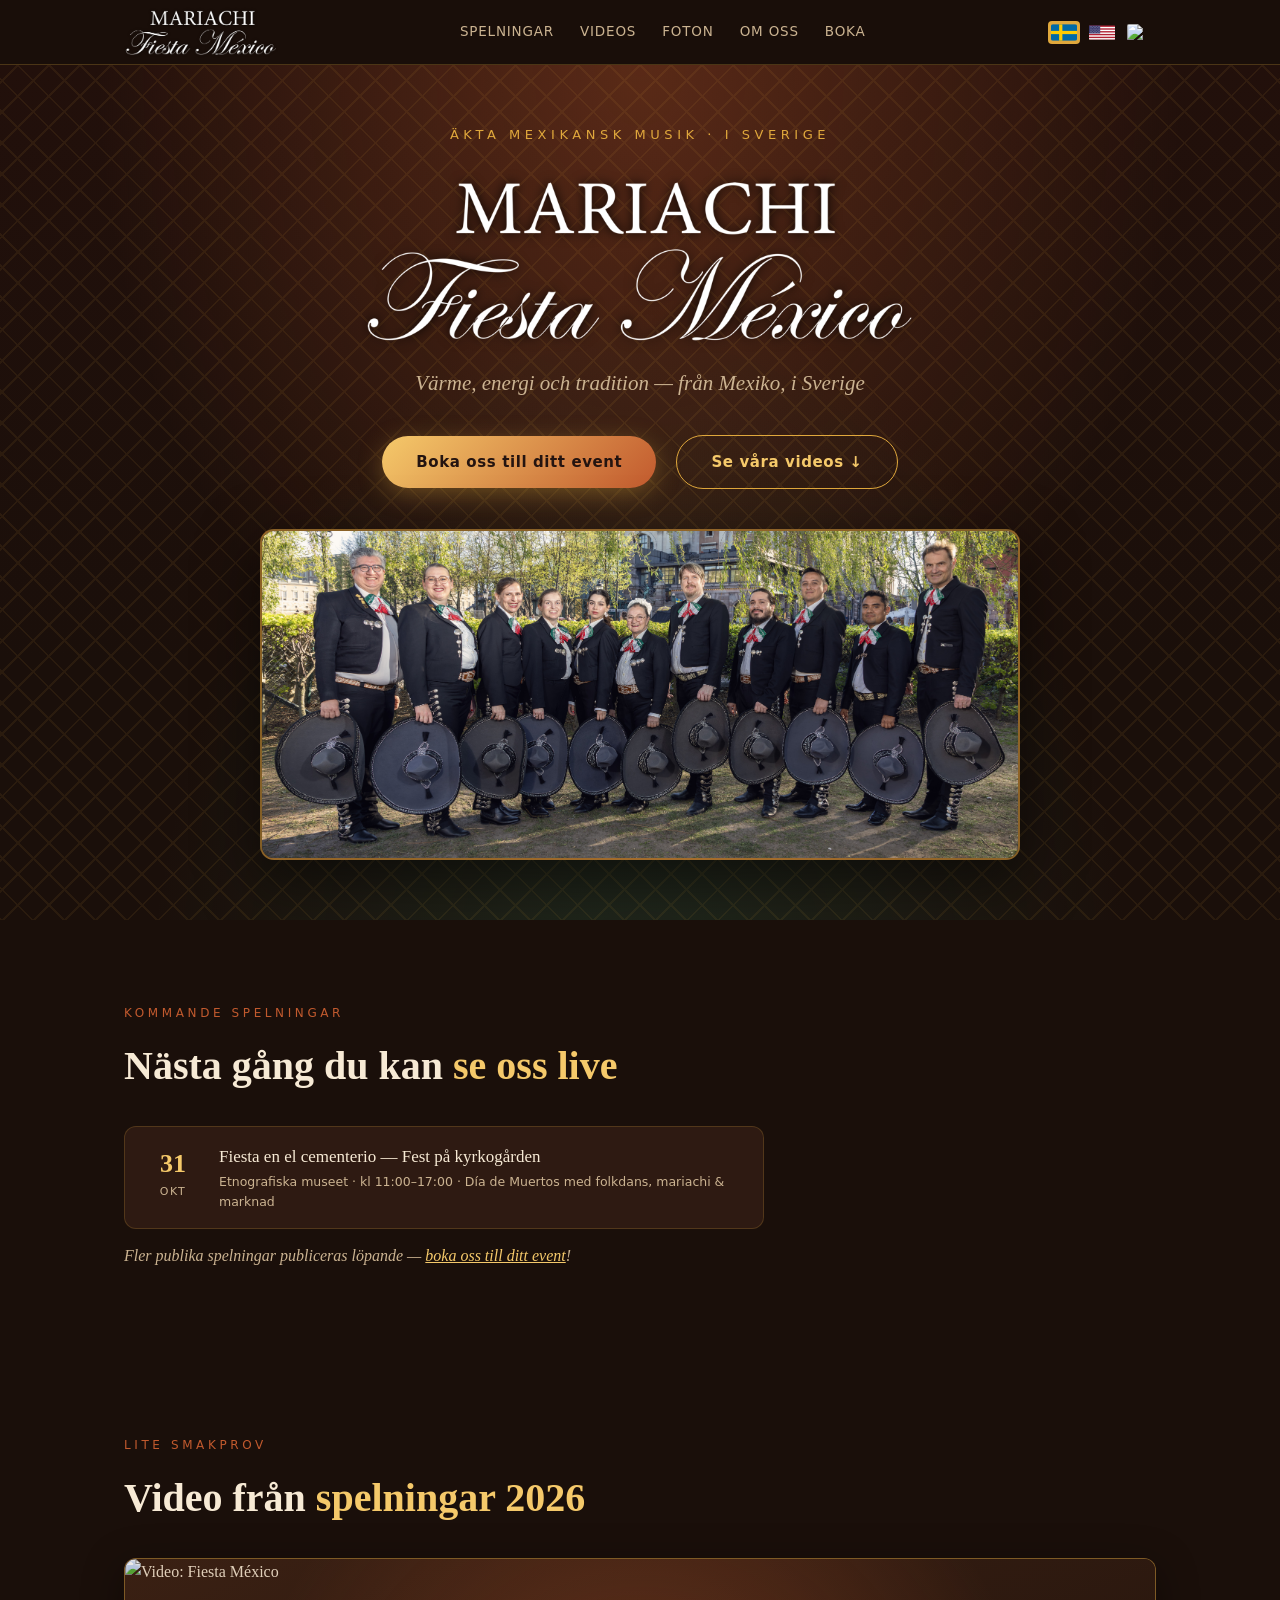
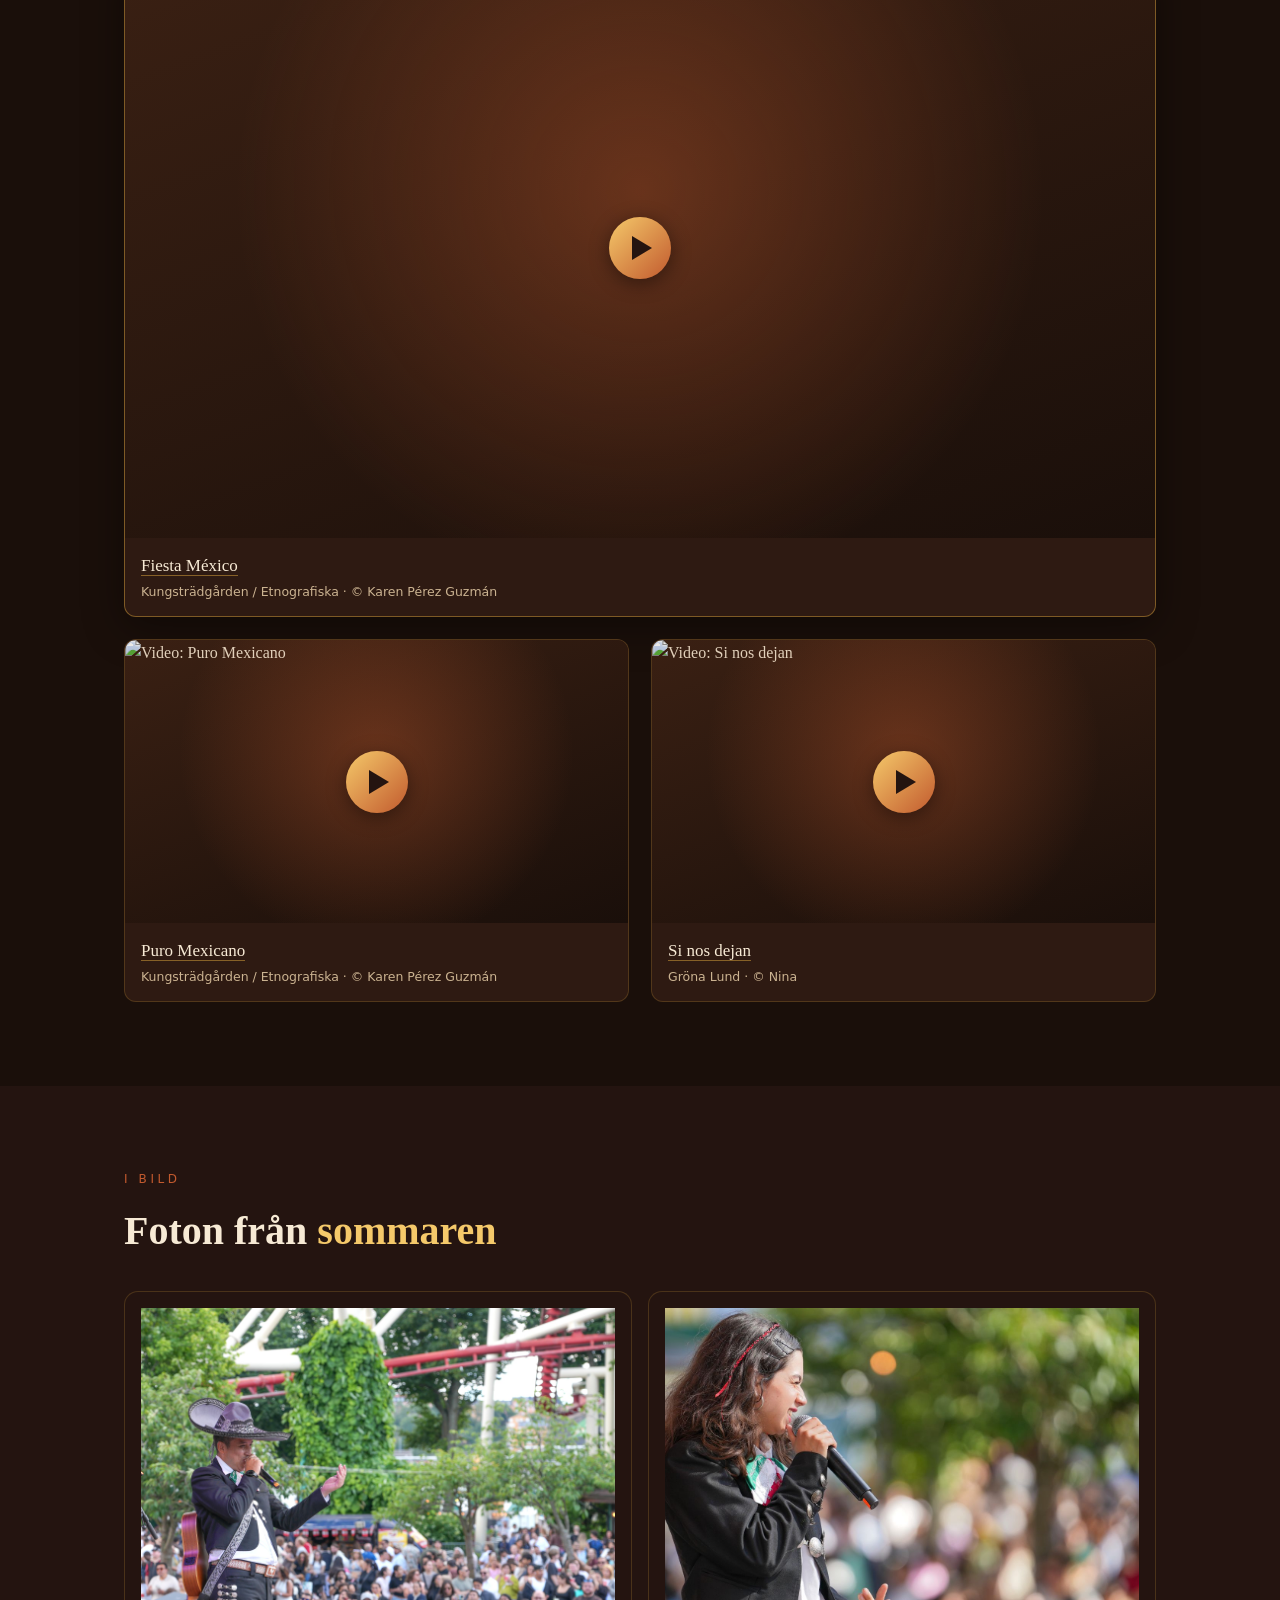
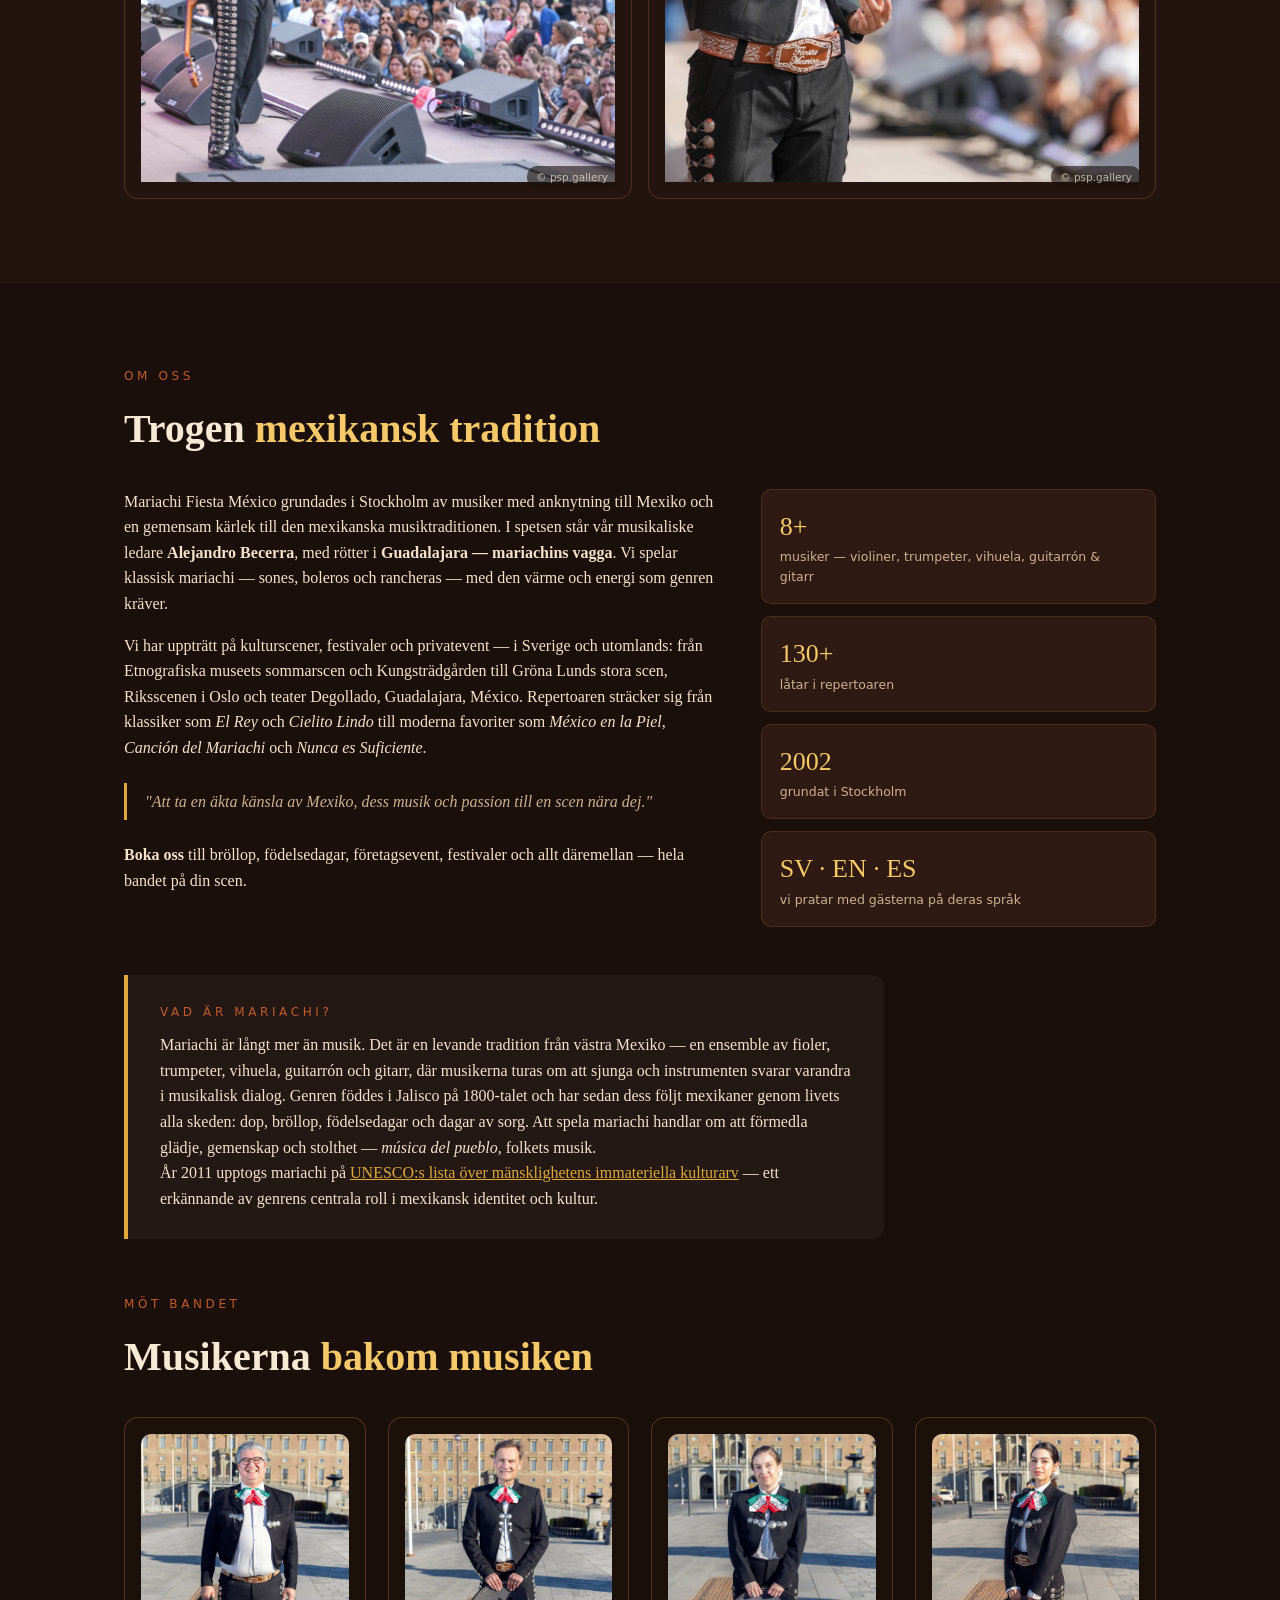
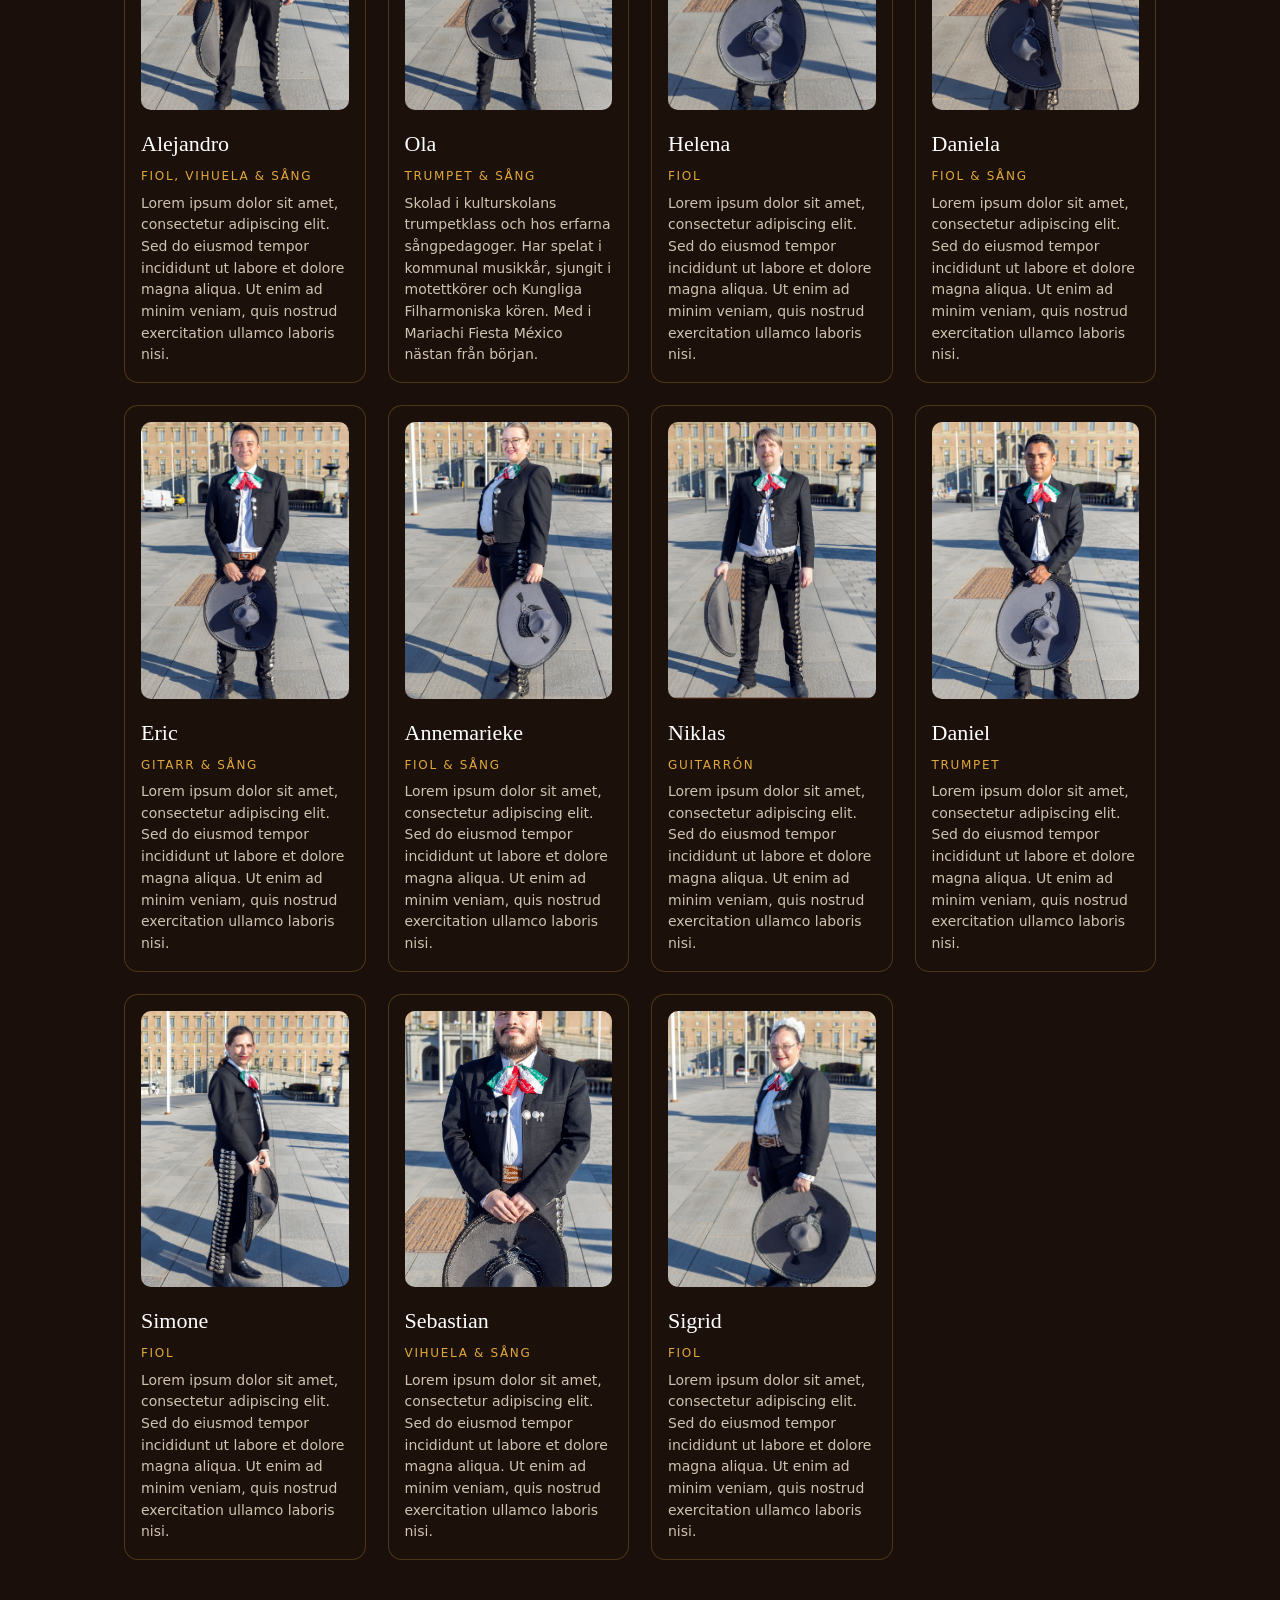
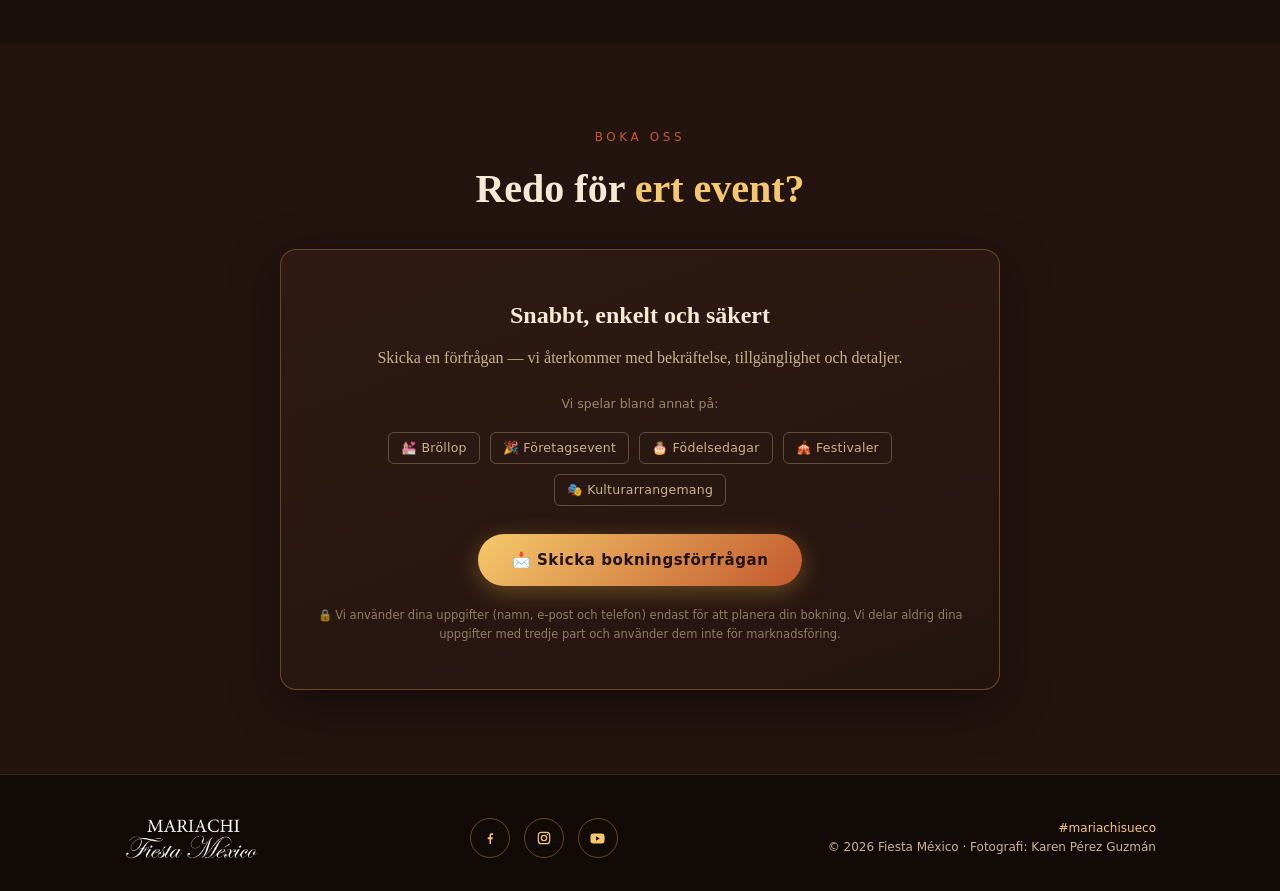
==== commit 46c35de6: "Add files via upload" ====
--- a/index.html
+++ b/index.html
@@ -515,7 +515,7 @@
       </div>
       <div class="member-card">
         <div class="member-photo">
-          <img src="Sebastian.jpg" alt="Sebastian" loading="lazy" style="transform:translateY(3%) scale(1.35);" onerror="this.replaceWith(Object.assign(document.createElement('div'),{className:'member-ph',style:'aspect-ratio:3/4;background:linear-gradient(150deg,#7a2d14,#3a1a0e);'}));" />
+          <img src="Sebastian.jpg" alt="Sebastian" loading="lazy" style="transform:translateY(18%) scale(1.5);" onerror="this.replaceWith(Object.assign(document.createElement('div'),{className:'member-ph',style:'aspect-ratio:3/4;background:linear-gradient(150deg,#7a2d14,#3a1a0e);'}));" />
         </div>
         <div class="member-name">Sebastian</div>
         <div class="member-role" data-i18n="m-sebastian-role">Vihuela &amp; sång</div>
@@ -721,7 +721,9 @@
   document.querySelectorAll("[data-i18n]").forEach(function (el) {
     el.setAttribute("data-i18n-sv", el.innerHTML);
   });
+  var curLang = "sv";
   function setLang(lang) {
+    curLang = lang || "sv";
     document.querySelectorAll(".lang span").forEach(function (s) {
       s.classList.toggle("active", s.getAttribute("data-lang") === lang);
     });
@@ -769,8 +771,9 @@
                 '</div>';
       });
       if (!html) { note.style.display = "none"; return; } // tom feed → behåll fallback
+      var dict = I18N[curLang] || {};
       list.innerHTML = html +
-        '<div class="gig-empty">Fler publika spelningar publiceras löpande — <a href="#boka">boka oss till ditt event</a>!</div>';
+        '<div class="gig-empty" data-i18n="gig-empty">' + (dict["gig-empty"] || fallback.querySelector(".gig-empty").innerHTML) + '</div>';
       fallback.style.display = "none";
       list.style.display = "";
       note.style.display = "";
@@ -787,6 +790,6 @@
      t.ex. src="//mariachifiestamexico.goatcounter.com/count" -->
 <script data-goatcounter="https://ERAT-KOD.goatcounter.com/count" async src="//gc.zgo.at/count.js"></script>
 
-<script type="module" src="https://static.cloudflareinsights.com/beacon.min.js/v31edd6df95cf4e85bb4c19e7a9bdbcba1788362987495" integrity="sha512-iIg7k2xntmwu6/uSb5tpc/hySgZc4eoL31yB29W6tJFo2akwjPWcEqnCEdJvGexCL0KEQwVYv5BlowfhVz26hg==" nonce="gtDfNeGIWbS8kY/LHD+MaQ==" data-cf-beacon='{"version":"2024.11.0","token":"36b4216ae2dc4d5488c249161e71fe1e","spa":2}' crossorigin="anonymous"></script>
+<script type="module" src="https://static.cloudflareinsights.com/beacon.min.js/v31edd6df95cf4e85bb4c19e7a9bdbcba1788362987495" integrity="sha512-iIg7k2xntmwu6/uSb5tpc/hySgZc4eoL31yB29W6tJFo2akwjPWcEqnCEdJvGexCL0KEQwVYv5BlowfhVz26hg==" nonce="R5NEzUp7gP7CffPNinxDOA==" data-cf-beacon='{"version":"2024.11.0","token":"36b4216ae2dc4d5488c249161e71fe1e","spa":2}' crossorigin="anonymous"></script>
 </body>
 </html>
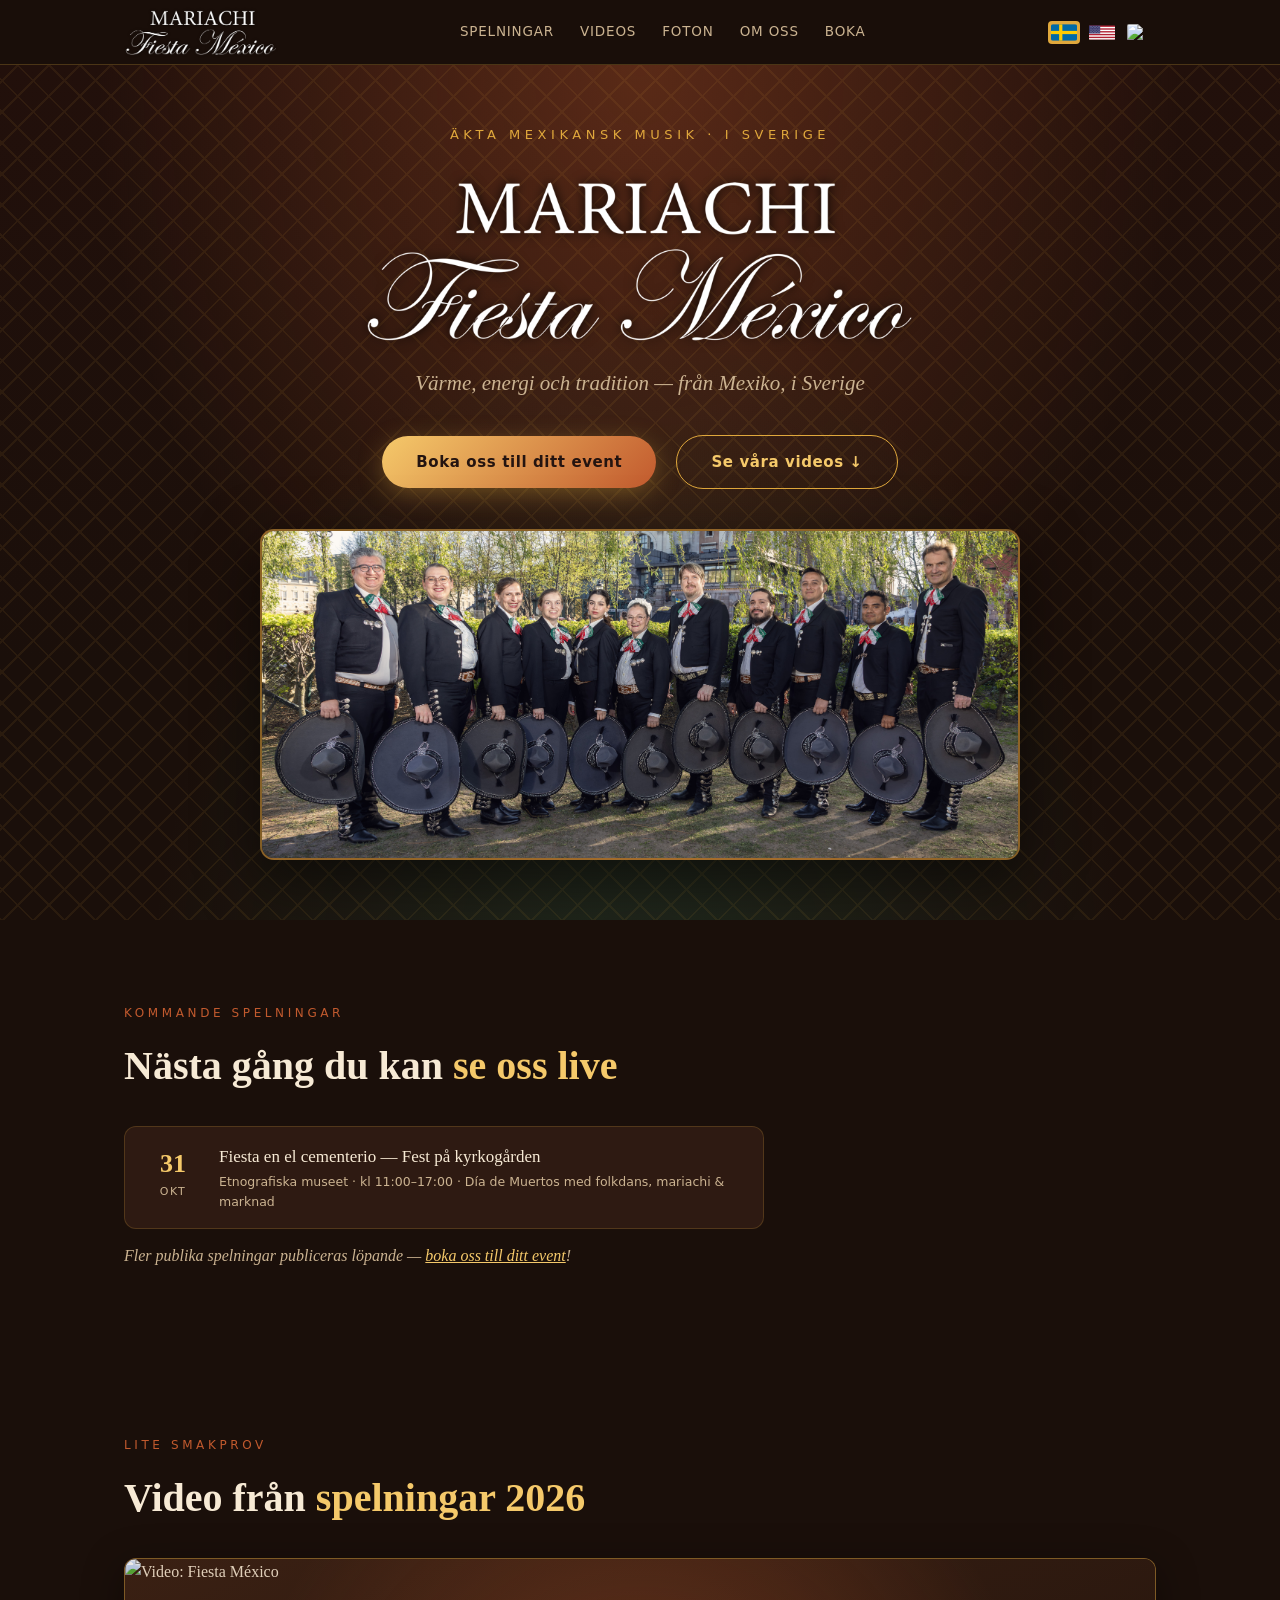
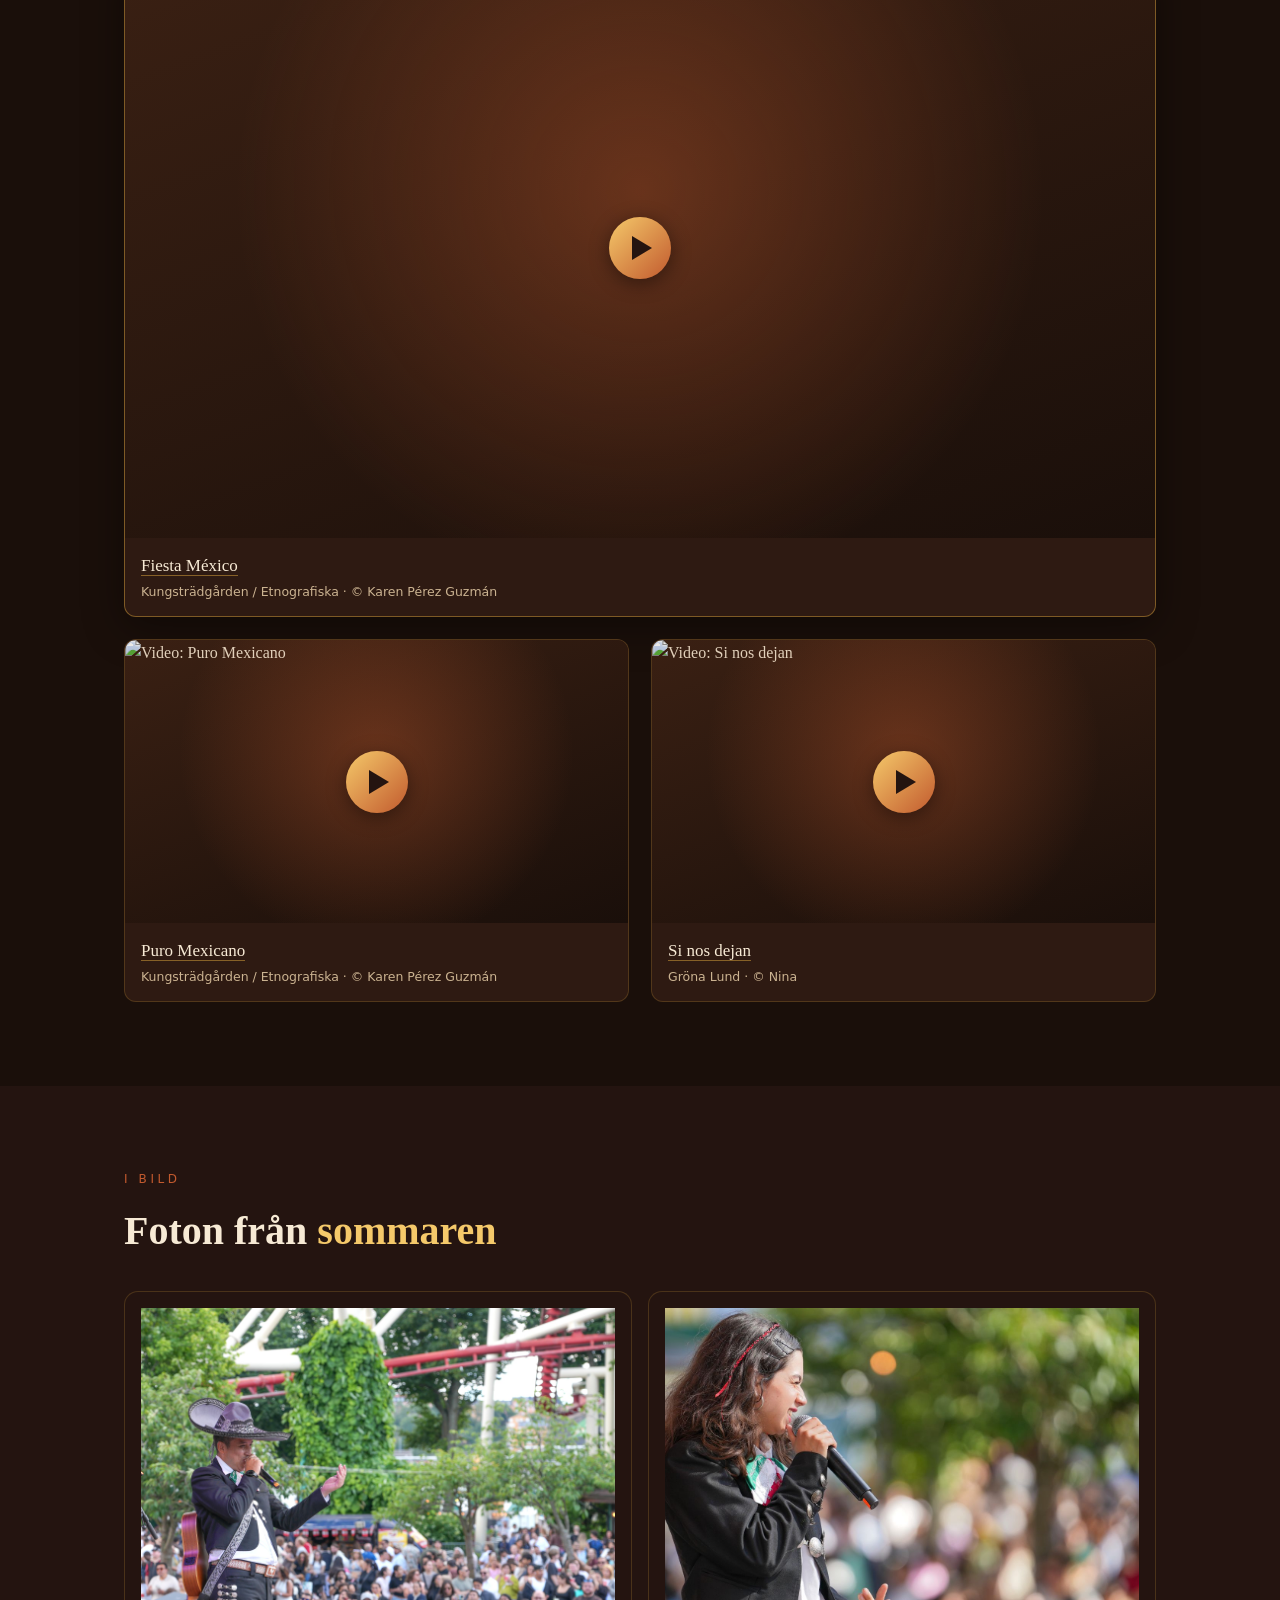
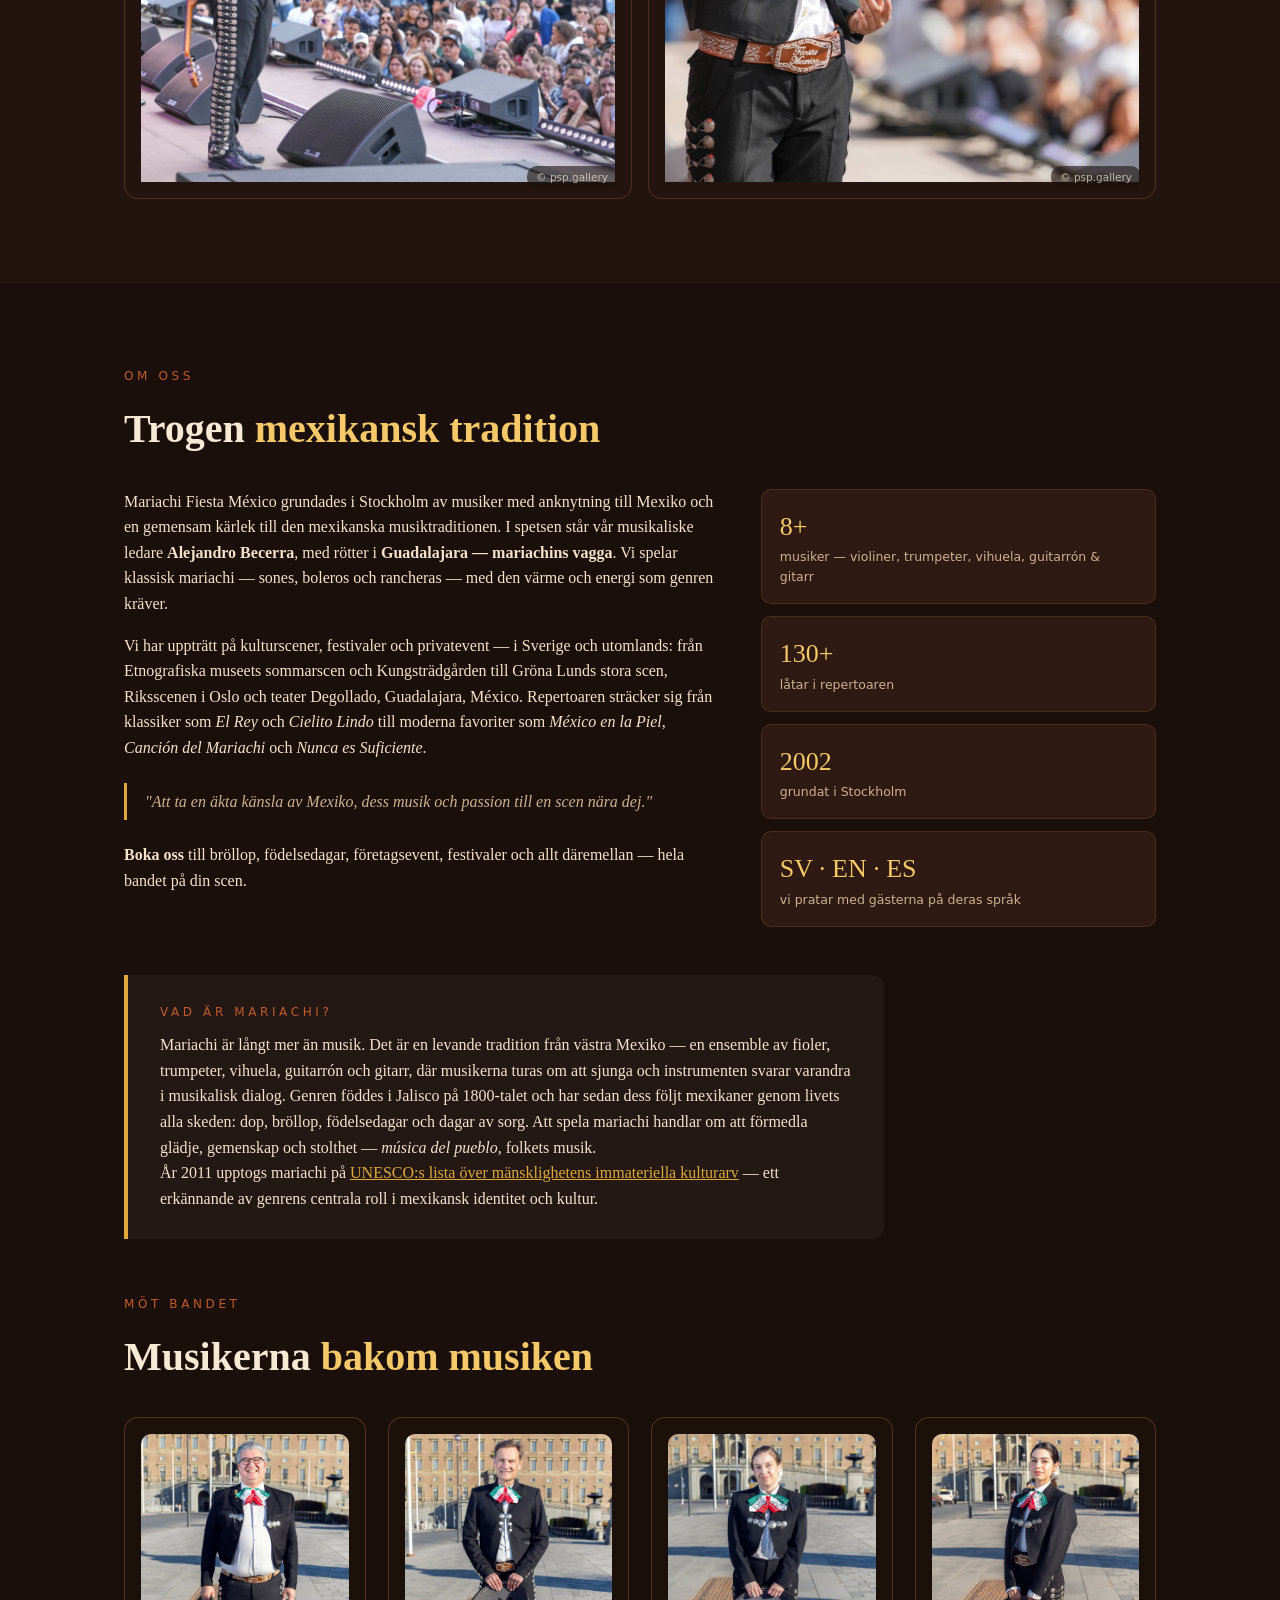
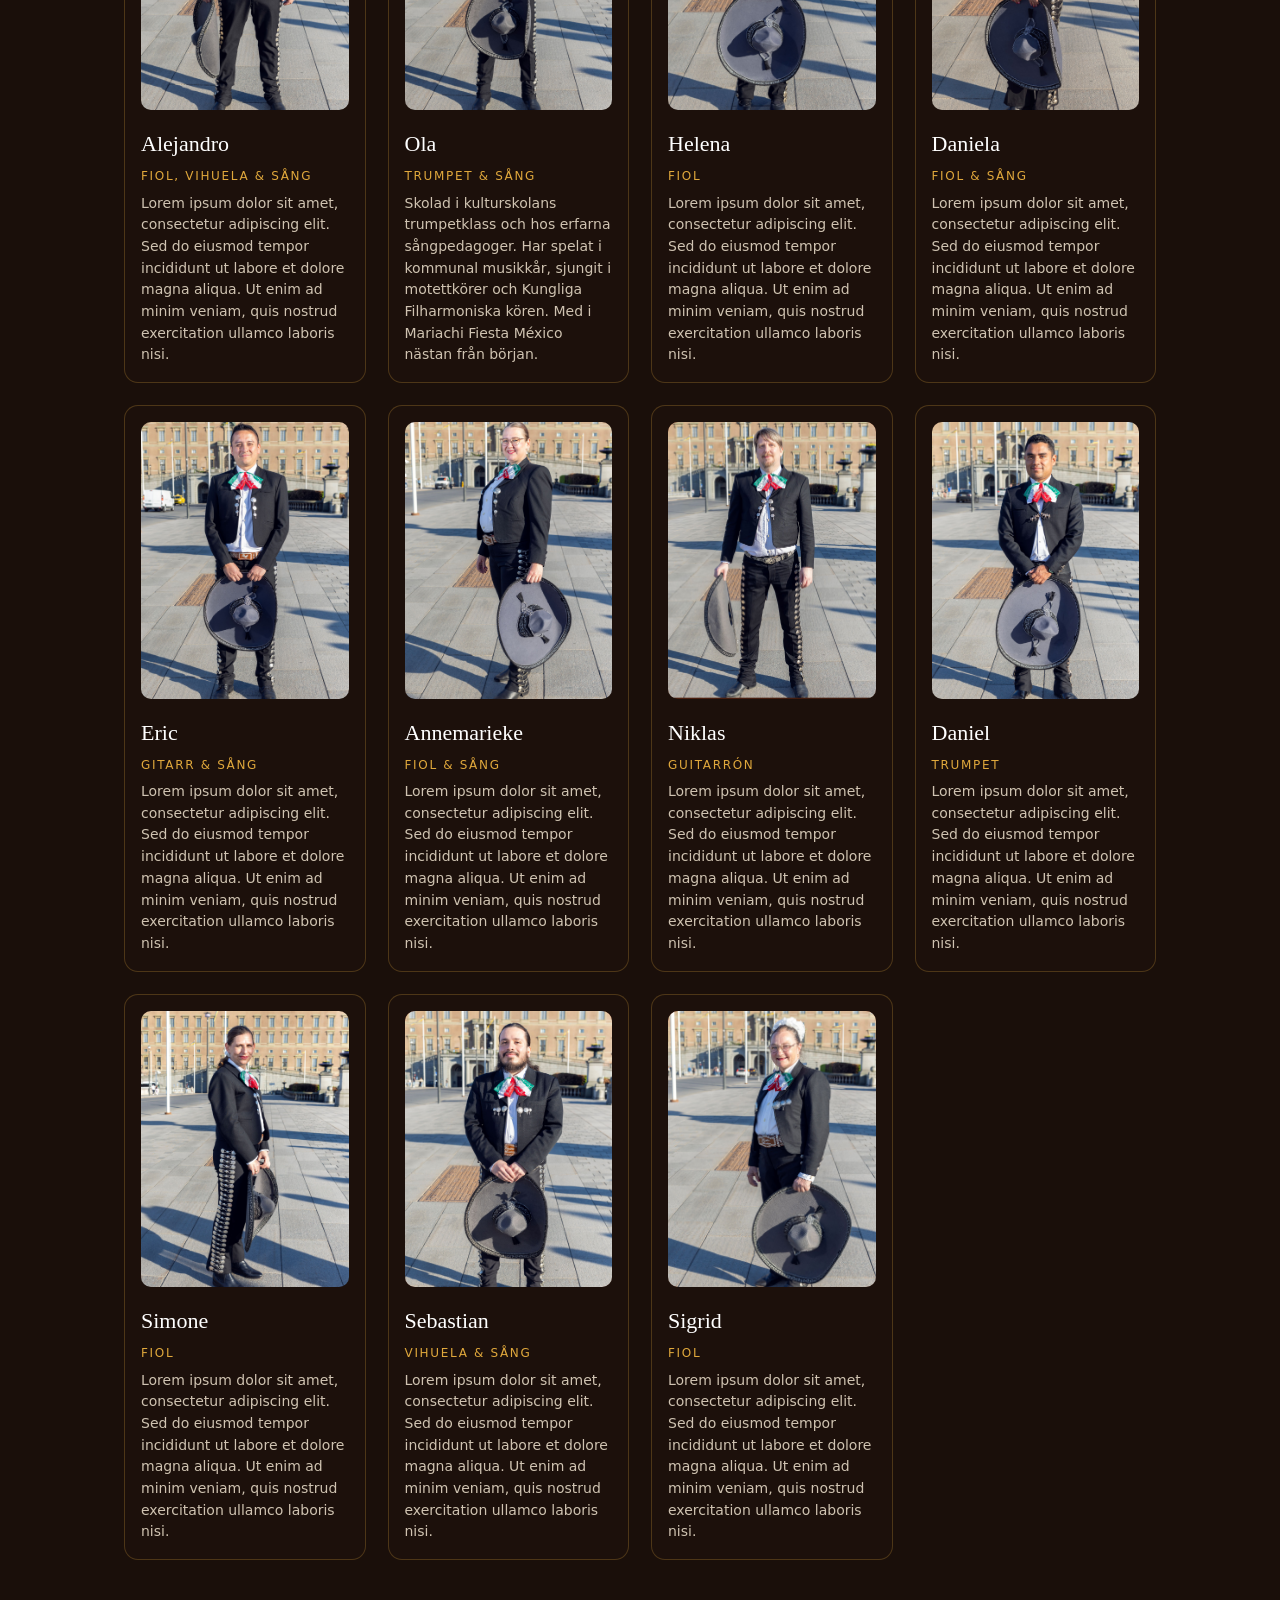
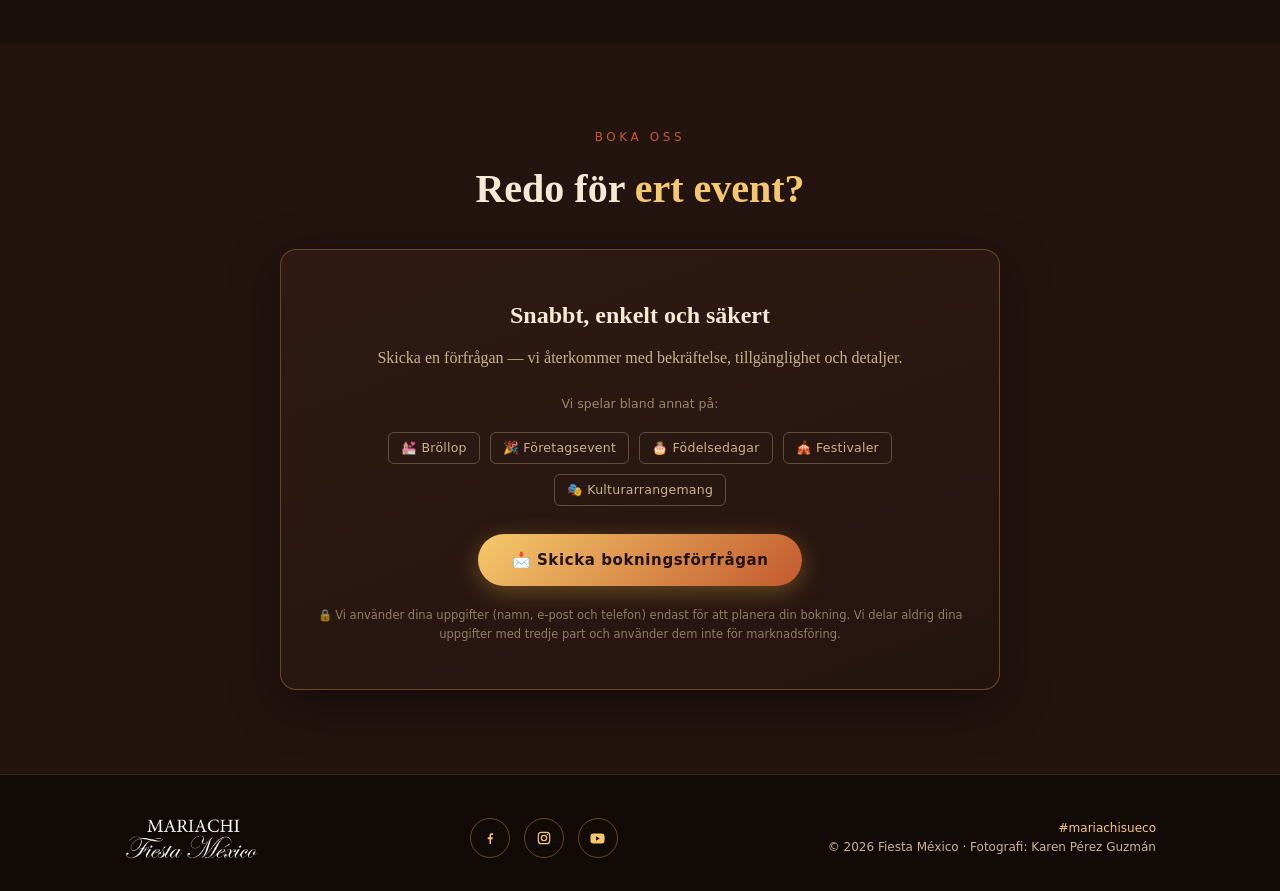
==== commit 5ddeba28: "Add files via upload" ====
--- a/index.html
+++ b/index.html
@@ -515,7 +515,7 @@
       </div>
       <div class="member-card">
         <div class="member-photo">
-          <img src="Sebastian.jpg" alt="Sebastian" loading="lazy" style="transform:translateY(18%) scale(1.5);" onerror="this.replaceWith(Object.assign(document.createElement('div'),{className:'member-ph',style:'aspect-ratio:3/4;background:linear-gradient(150deg,#7a2d14,#3a1a0e);'}));" />
+          <img src="Sebastian.jpg" alt="Sebastian" loading="lazy" style="object-position:50% 0%;" onerror="this.replaceWith(Object.assign(document.createElement('div'),{className:'member-ph',style:'aspect-ratio:3/4;background:linear-gradient(150deg,#7a2d14,#3a1a0e);'}));" />
         </div>
         <div class="member-name">Sebastian</div>
         <div class="member-role" data-i18n="m-sebastian-role">Vihuela &amp; sång</div>
@@ -790,6 +790,6 @@
      t.ex. src="//mariachifiestamexico.goatcounter.com/count" -->
 <script data-goatcounter="https://ERAT-KOD.goatcounter.com/count" async src="//gc.zgo.at/count.js"></script>
 
-<script type="module" src="https://static.cloudflareinsights.com/beacon.min.js/v31edd6df95cf4e85bb4c19e7a9bdbcba1788362987495" integrity="sha512-iIg7k2xntmwu6/uSb5tpc/hySgZc4eoL31yB29W6tJFo2akwjPWcEqnCEdJvGexCL0KEQwVYv5BlowfhVz26hg==" nonce="R5NEzUp7gP7CffPNinxDOA==" data-cf-beacon='{"version":"2024.11.0","token":"36b4216ae2dc4d5488c249161e71fe1e","spa":2}' crossorigin="anonymous"></script>
+<script type="module" src="https://static.cloudflareinsights.com/beacon.min.js/v31edd6df95cf4e85bb4c19e7a9bdbcba1788362987495" integrity="sha512-iIg7k2xntmwu6/uSb5tpc/hySgZc4eoL31yB29W6tJFo2akwjPWcEqnCEdJvGexCL0KEQwVYv5BlowfhVz26hg==" nonce="f/YBshhuREVXfkOuc+dwIw==" data-cf-beacon='{"version":"2024.11.0","token":"36b4216ae2dc4d5488c249161e71fe1e","spa":2}' crossorigin="anonymous"></script>
 </body>
 </html>
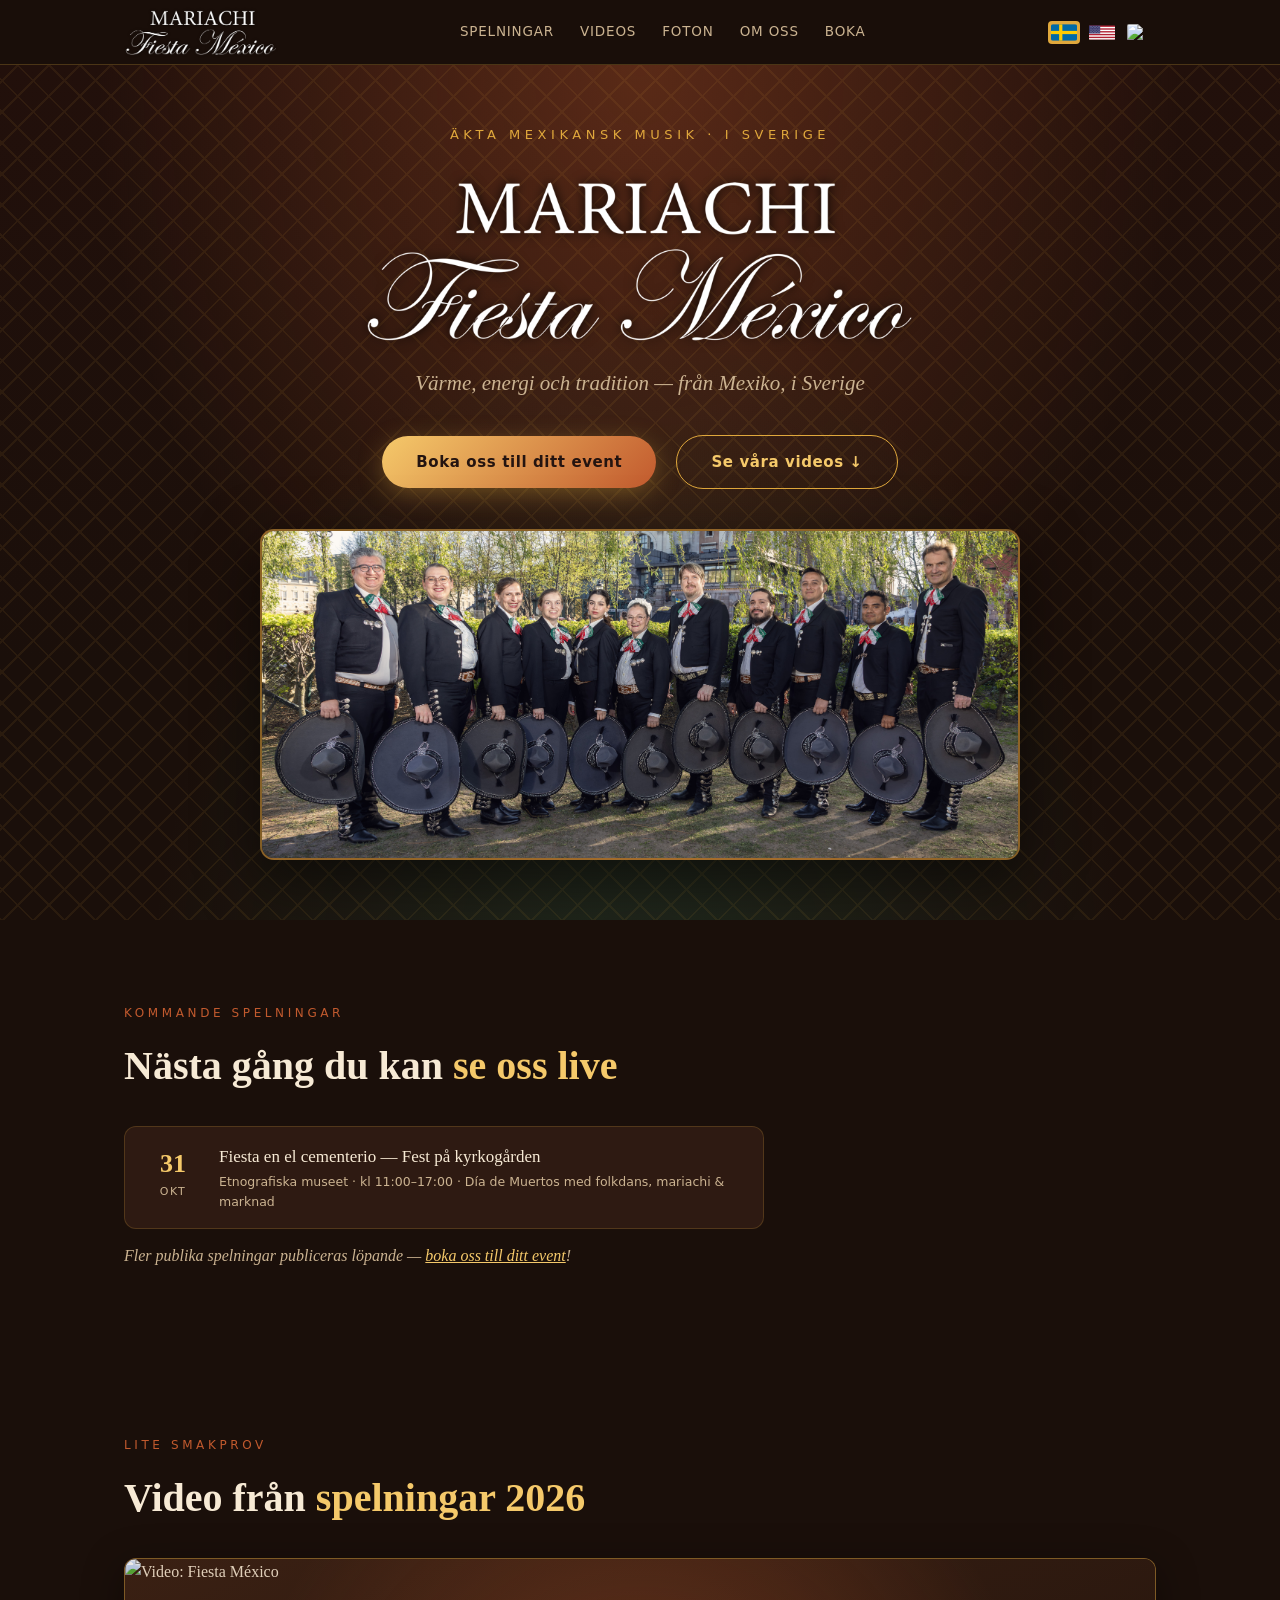
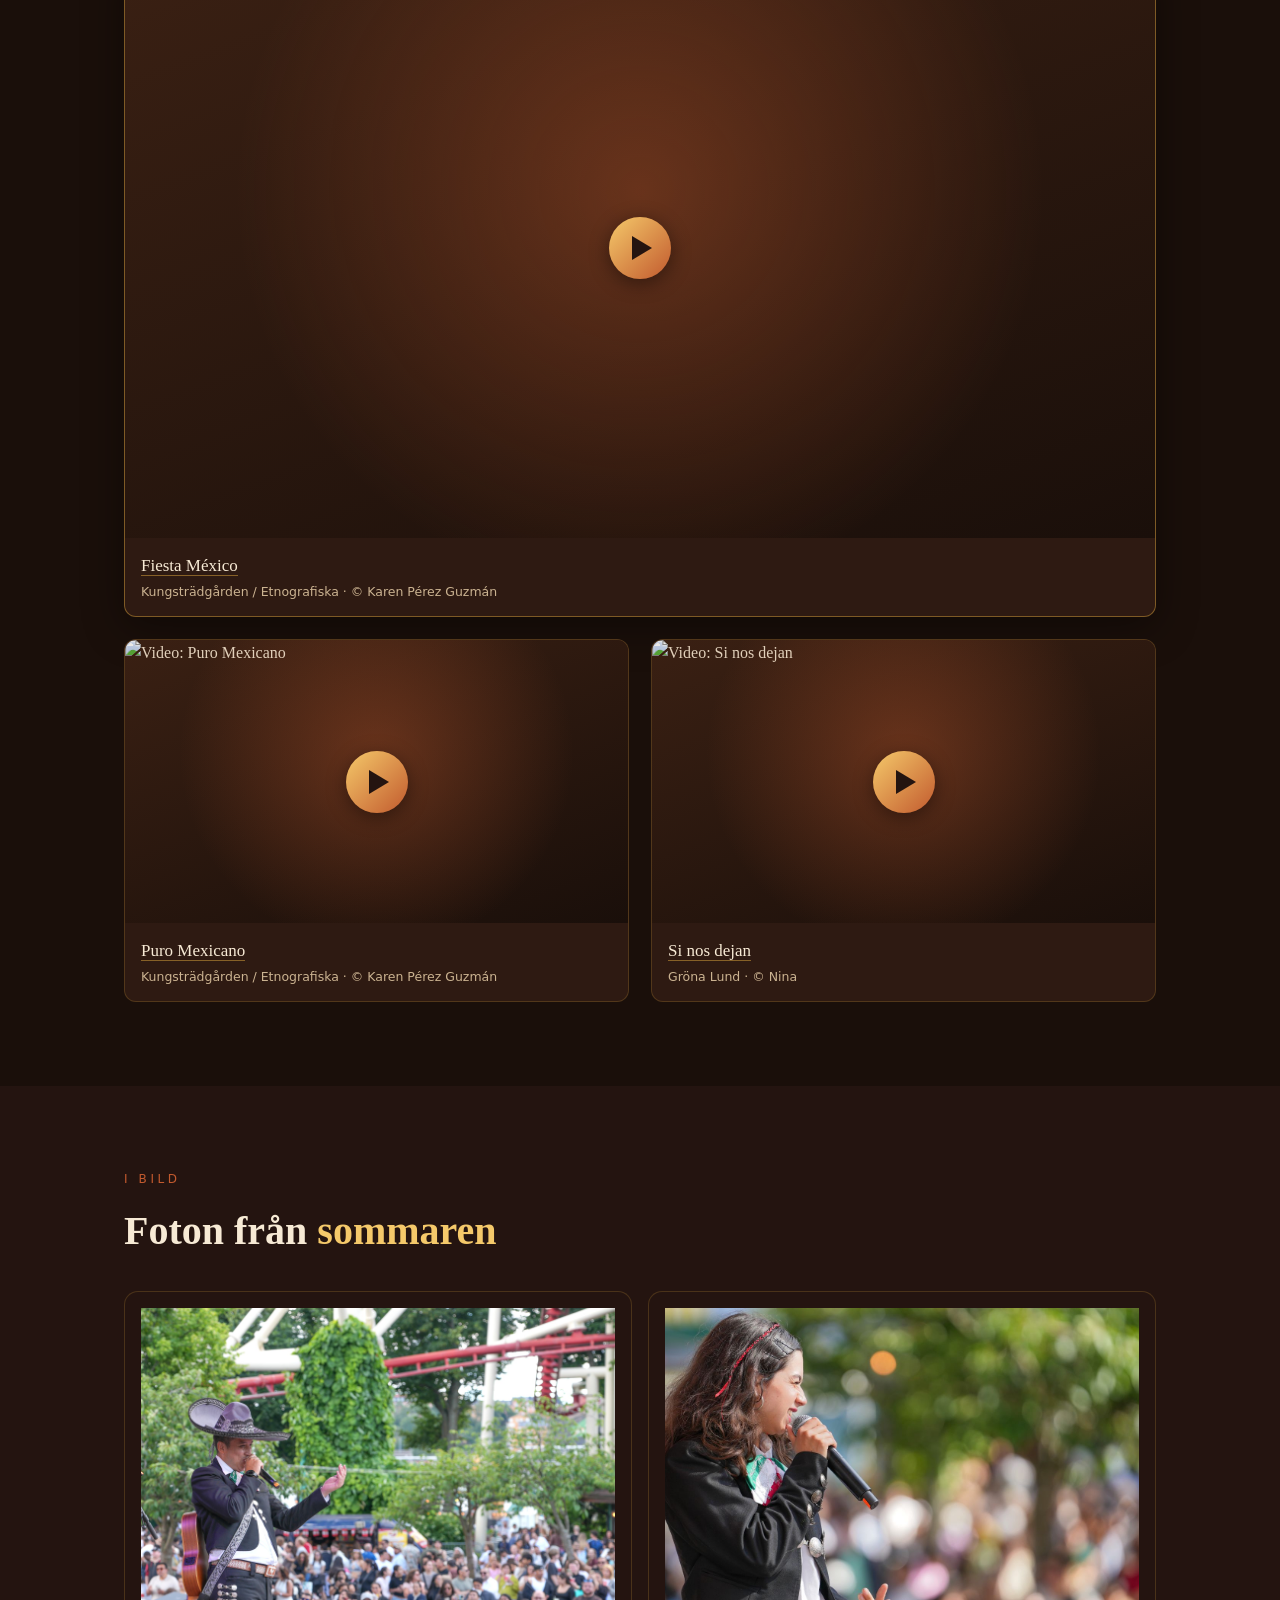
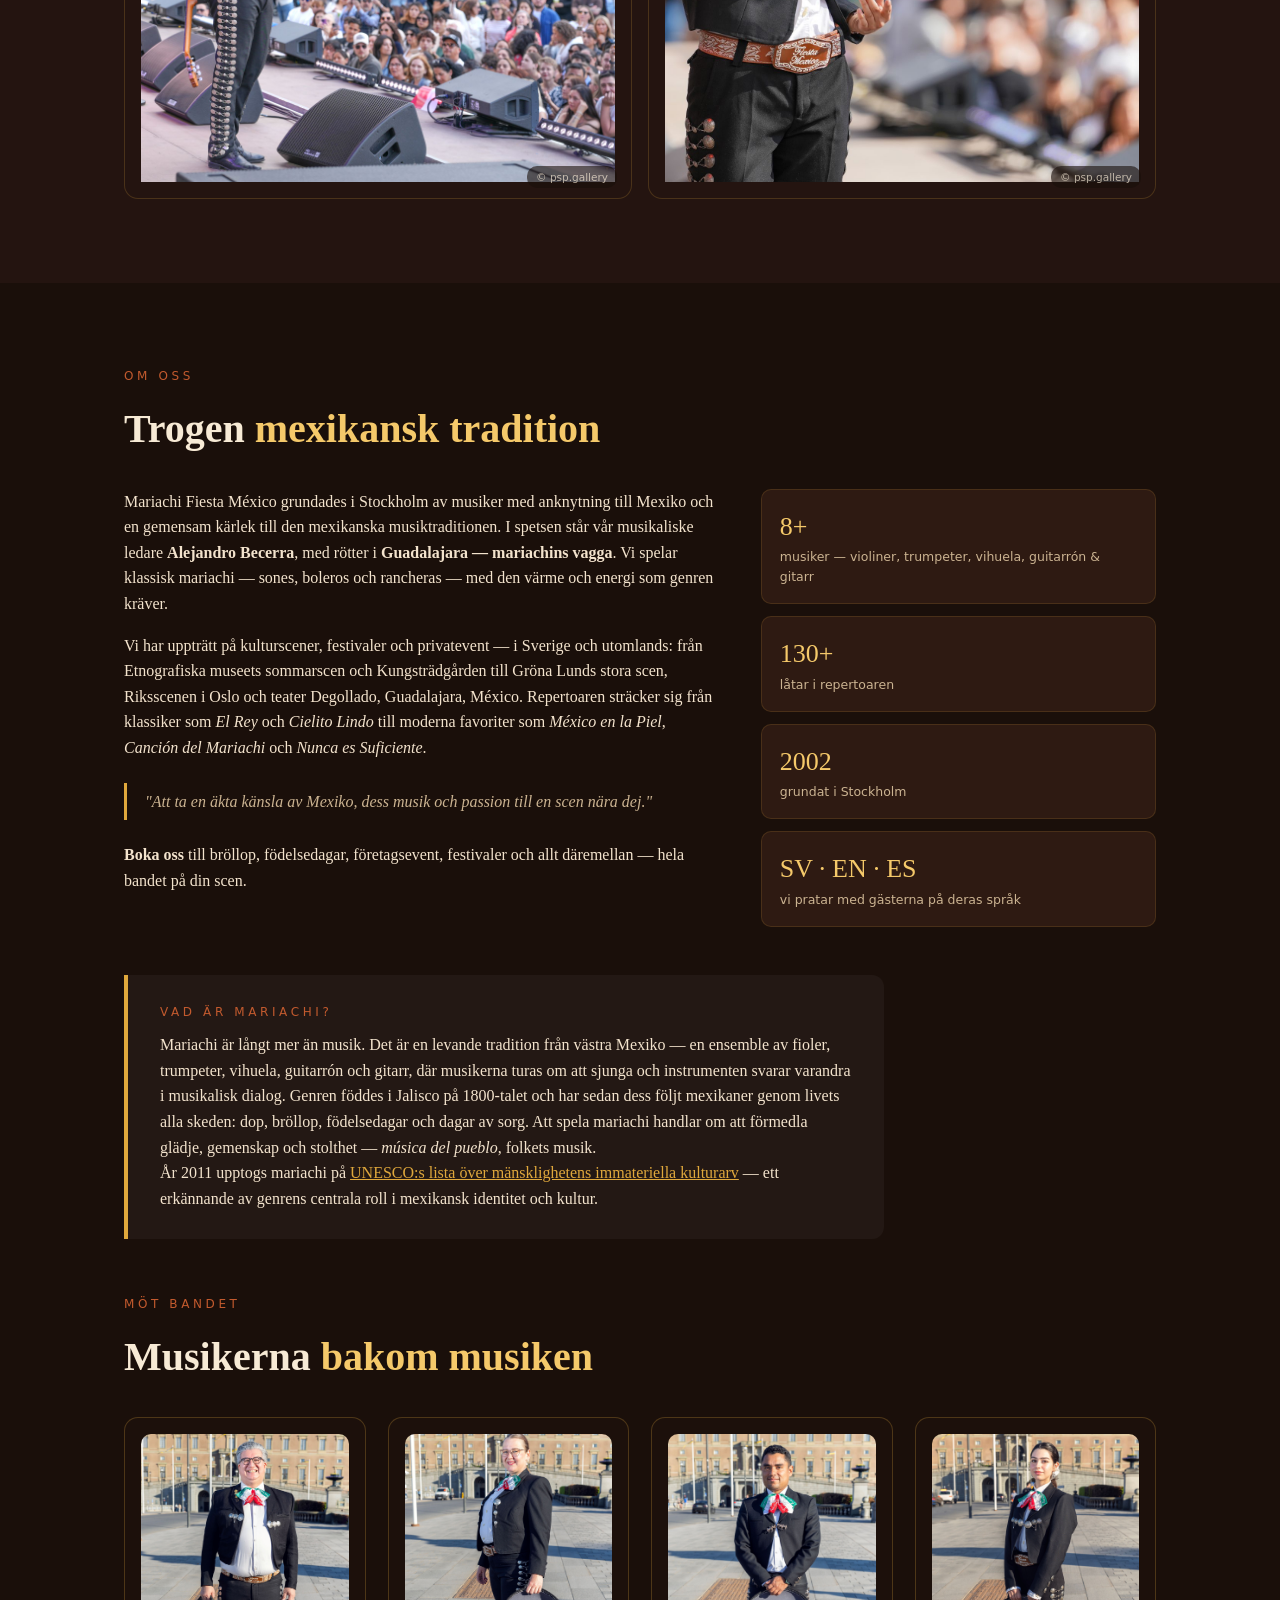
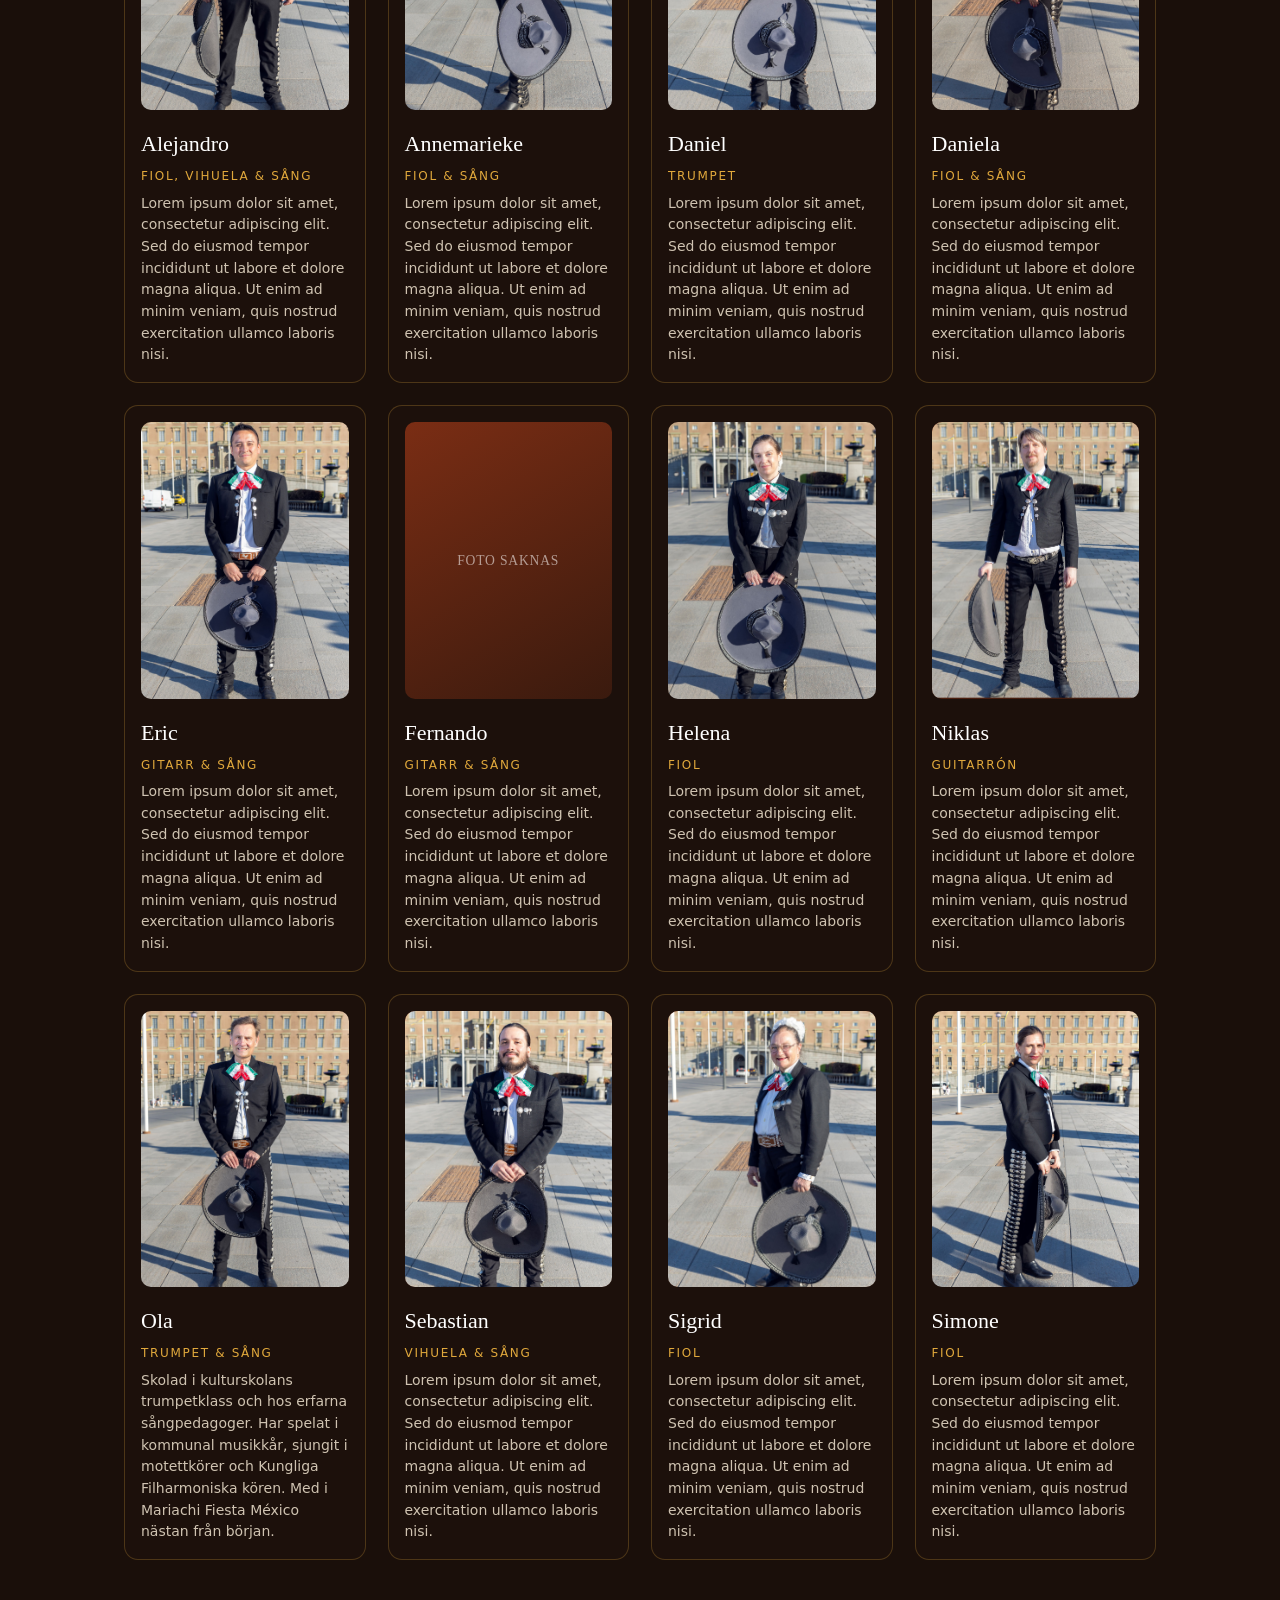
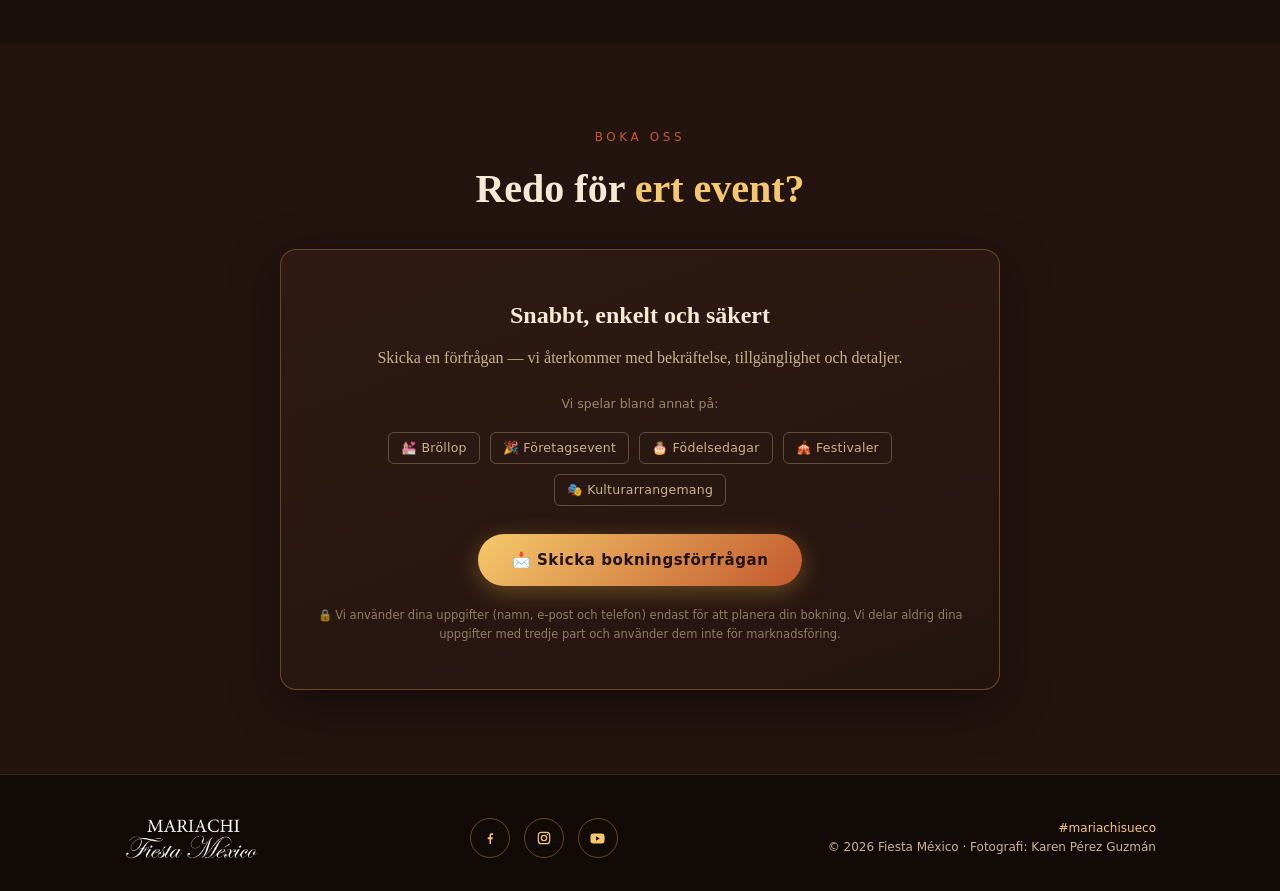
==== commit 71b36d96: "Add files via upload" ====
--- a/index.html
+++ b/index.html
@@ -439,8 +439,7 @@
     <div class="sec-kicker" data-i18n="band-kicker" style="margin-top:56px;">Möt bandet</div>
     <h2 data-i18n="band-h2">Musikerna <em>bakom musiken</em></h2>
     <div class="member-grid">
-      <!-- Ola Persson — exempelkort. Kopiera blocket för varje medlem:
-           byt foto (src), namn, instrument och text. Foton: Karens porträtt. -->
+      <!-- Medlemmar i bokstavsordning efter förnamn -->
       <div class="member-card">
         <div class="member-photo">
           <img src="Alejandro.jpg" alt="Alejandro — fiol, vihuela och sång" loading="lazy" onerror="this.replaceWith(Object.assign(document.createElement('div'),{className:'member-ph',style:'aspect-ratio:3/4;background:linear-gradient(150deg,#7a2d14,#3a1a0e);'}));" />
@@ -449,6 +448,72 @@
         <div class="member-role" data-i18n="m-alejandro-role">Fiol, vihuela &amp; sång</div>
         <p class="member-bio" data-i18n="m-alejandro-bio">Lorem ipsum dolor sit amet, consectetur adipiscing elit. Sed do eiusmod tempor incididunt ut labore et dolore magna aliqua. Ut enim ad minim veniam, quis nostrud exercitation ullamco laboris nisi.</p>
       </div>
+
+      <div class="member-card">
+        <div class="member-photo">
+          <img src="Annemarieke.jpg" alt="Annemarieke" loading="lazy" onerror="this.replaceWith(Object.assign(document.createElement('div'),{className:'member-ph',style:'aspect-ratio:3/4;background:linear-gradient(150deg,#7a2d14,#3a1a0e);'}));" />
+        </div>
+        <div class="member-name">Annemarieke</div>
+        <div class="member-role" data-i18n="m-annemarieke-role">Fiol &amp; sång</div>
+        <p class="member-bio" data-i18n="m-annemarieke-bio">Lorem ipsum dolor sit amet, consectetur adipiscing elit. Sed do eiusmod tempor incididunt ut labore et dolore magna aliqua. Ut enim ad minim veniam, quis nostrud exercitation ullamco laboris nisi.</p>
+      </div>
+
+      <div class="member-card">
+        <div class="member-photo">
+          <img src="Daniel.jpg" alt="Daniel — guitarrón" loading="lazy" onerror="this.replaceWith(Object.assign(document.createElement('div'),{className:'member-ph',style:'aspect-ratio:3/4;background:linear-gradient(150deg,#7a2d14,#3a1a0e);'}));" />
+        </div>
+        <div class="member-name">Daniel</div>
+        <div class="member-role" data-i18n="m-daniel-role">Trumpet</div>
+        <p class="member-bio" data-i18n="m-daniel-bio">Lorem ipsum dolor sit amet, consectetur adipiscing elit. Sed do eiusmod tempor incididunt ut labore et dolore magna aliqua. Ut enim ad minim veniam, quis nostrud exercitation ullamco laboris nisi.</p>
+      </div>
+
+      <div class="member-card">
+        <div class="member-photo">
+          <img src="Daniela.jpg" alt="Daniela" loading="lazy" onerror="this.replaceWith(Object.assign(document.createElement('div'),{className:'member-ph',style:'aspect-ratio:3/4;background:linear-gradient(150deg,#7a2d14,#3a1a0e);'}));" />
+        </div>
+        <div class="member-name">Daniela</div>
+        <div class="member-role" data-i18n="m-daniela-role">Fiol &amp; sång</div>
+        <p class="member-bio" data-i18n="m-daniela-bio">Lorem ipsum dolor sit amet, consectetur adipiscing elit. Sed do eiusmod tempor incididunt ut labore et dolore magna aliqua. Ut enim ad minim veniam, quis nostrud exercitation ullamco laboris nisi.</p>
+      </div>
+
+      <div class="member-card">
+        <div class="member-photo">
+          <img src="Eric.jpg" alt="Eric" loading="lazy" onerror="this.replaceWith(Object.assign(document.createElement('div'),{className:'member-ph',style:'aspect-ratio:3/4;background:linear-gradient(150deg,#7a2d14,#3a1a0e);'}));" />
+        </div>
+        <div class="member-name">Eric</div>
+        <div class="member-role" data-i18n="m-eric-role">Gitarr &amp; sång</div>
+        <p class="member-bio" data-i18n="m-eric-bio">Lorem ipsum dolor sit amet, consectetur adipiscing elit. Sed do eiusmod tempor incididunt ut labore et dolore magna aliqua. Ut enim ad minim veniam, quis nostrud exercitation ullamco laboris nisi.</p>
+      </div>
+
+      <div class="member-card">
+        <div class="member-photo">
+          <div class="member-ph" style="aspect-ratio:3/4;background:linear-gradient(150deg,#7a2d14,#3a1a0e);display:flex;align-items:center;justify-content:center;">
+            <span style="color:rgba(255,255,255,.55);font-size:.85rem;letter-spacing:.06em;text-transform:uppercase;" data-i18n="m-fernando-photo">foto saknas</span>
+          </div>
+        </div>
+        <div class="member-name">Fernando</div>
+        <div class="member-role" data-i18n="m-fernando-role">Gitarr &amp; sång</div>
+        <p class="member-bio" data-i18n="m-fernando-bio">Lorem ipsum dolor sit amet, consectetur adipiscing elit. Sed do eiusmod tempor incididunt ut labore et dolore magna aliqua. Ut enim ad minim veniam, quis nostrud exercitation ullamco laboris nisi.</p>
+      </div>
+
+      <div class="member-card">
+        <div class="member-photo">
+          <img src="Helena.jpg" alt="Helena" loading="lazy" onerror="this.replaceWith(Object.assign(document.createElement('div'),{className:'member-ph',style:'aspect-ratio:3/4;background:linear-gradient(150deg,#7a2d14,#3a1a0e);'}));" />
+        </div>
+        <div class="member-name">Helena</div>
+        <div class="member-role" data-i18n="m-helena-role">Fiol</div>
+        <p class="member-bio" data-i18n="m-helena-bio">Lorem ipsum dolor sit amet, consectetur adipiscing elit. Sed do eiusmod tempor incididunt ut labore et dolore magna aliqua. Ut enim ad minim veniam, quis nostrud exercitation ullamco laboris nisi.</p>
+      </div>
+
+      <div class="member-card">
+        <div class="member-photo">
+          <img src="Niklas.jpg" alt="Niklas" loading="lazy" style="transform:translateY(-8%) scale(1.15);" onerror="this.replaceWith(Object.assign(document.createElement('div'),{className:'member-ph',style:'aspect-ratio:3/4;background:linear-gradient(150deg,#7a2d14,#3a1a0e);'}));" />
+        </div>
+        <div class="member-name">Niklas</div>
+        <div class="member-role" data-i18n="m-niklas-role">Guitarrón</div>
+        <p class="member-bio" data-i18n="m-niklas-bio">Lorem ipsum dolor sit amet, consectetur adipiscing elit. Sed do eiusmod tempor incididunt ut labore et dolore magna aliqua. Ut enim ad minim veniam, quis nostrud exercitation ullamco laboris nisi.</p>
+      </div>
+
       <div class="member-card">
         <div class="member-photo">
           <img src="Ola.jpg" alt="Ola — trumpet och sång" loading="lazy" onerror="this.replaceWith(Object.assign(document.createElement('div'),{className:'member-ph',style:'aspect-ratio:3/4;background:linear-gradient(150deg,#7a2d14,#3a1a0e);'}));" />
@@ -457,54 +522,25 @@
         <div class="member-role" data-i18n="m-ola-role">Trumpet &amp; sång</div>
         <p class="member-bio" data-i18n="m-ola-bio">Skolad i kulturskolans trumpetklass och hos erfarna sångpedagoger. Har spelat i kommunal musikkår, sjungit i motettkörer och Kungliga Filharmoniska kören. Med i Mariachi Fiesta México nästan från början.</p>
       </div>
-      <div class="member-card">
-        <div class="member-photo">
-          <img src="Helena.jpg" alt="Helena" loading="lazy" onerror="this.replaceWith(Object.assign(document.createElement('div'),{className:'member-ph',style:'aspect-ratio:3/4;background:linear-gradient(150deg,#7a2d14,#3a1a0e);'}));" />
-        </div>
-        <div class="member-name">Helena</div>
-        <div class="member-role" data-i18n="m-helena-role">Fiol</div>
-        <p class="member-bio" data-i18n="m-helena-bio">Lorem ipsum dolor sit amet, consectetur adipiscing elit. Sed do eiusmod tempor incididunt ut labore et dolore magna aliqua. Ut enim ad minim veniam, quis nostrud exercitation ullamco laboris nisi.</p>
-      </div>
-      <div class="member-card">
-        <div class="member-photo">
-          <img src="Daniela.jpg" alt="Daniela" loading="lazy" onerror="this.replaceWith(Object.assign(document.createElement('div'),{className:'member-ph',style:'aspect-ratio:3/4;background:linear-gradient(150deg,#7a2d14,#3a1a0e);'}));" />
-        </div>
-        <div class="member-name">Daniela</div>
-        <div class="member-role" data-i18n="m-daniela-role">Fiol &amp; sång</div>
-        <p class="member-bio" data-i18n="m-daniela-bio">Lorem ipsum dolor sit amet, consectetur adipiscing elit. Sed do eiusmod tempor incididunt ut labore et dolore magna aliqua. Ut enim ad minim veniam, quis nostrud exercitation ullamco laboris nisi.</p>
-      </div>
-      <div class="member-card">
-        <div class="member-photo">
-          <img src="Eric.jpg" alt="Eric" loading="lazy" onerror="this.replaceWith(Object.assign(document.createElement('div'),{className:'member-ph',style:'aspect-ratio:3/4;background:linear-gradient(150deg,#7a2d14,#3a1a0e);'}));" />
-        </div>
-        <div class="member-name">Eric</div>
-        <div class="member-role" data-i18n="m-eric-role">Gitarr &amp; sång</div>
-        <p class="member-bio" data-i18n="m-eric-bio">Lorem ipsum dolor sit amet, consectetur adipiscing elit. Sed do eiusmod tempor incididunt ut labore et dolore magna aliqua. Ut enim ad minim veniam, quis nostrud exercitation ullamco laboris nisi.</p>
-      </div>
-      <div class="member-card">
-        <div class="member-photo">
-          <img src="Annemarieke.jpg" alt="Annemarieke" loading="lazy" onerror="this.replaceWith(Object.assign(document.createElement('div'),{className:'member-ph',style:'aspect-ratio:3/4;background:linear-gradient(150deg,#7a2d14,#3a1a0e);'}));" />
-        </div>
-        <div class="member-name">Annemarieke</div>
-        <div class="member-role" data-i18n="m-annemarieke-role">Fiol &amp; sång</div>
-        <p class="member-bio" data-i18n="m-annemarieke-bio">Lorem ipsum dolor sit amet, consectetur adipiscing elit. Sed do eiusmod tempor incididunt ut labore et dolore magna aliqua. Ut enim ad minim veniam, quis nostrud exercitation ullamco laboris nisi.</p>
-      </div>
-      <div class="member-card">
-        <div class="member-photo">
-          <img src="Niklas.jpg" alt="Niklas" loading="lazy" style="transform:translateY(-8%) scale(1.15);" onerror="this.replaceWith(Object.assign(document.createElement('div'),{className:'member-ph',style:'aspect-ratio:3/4;background:linear-gradient(150deg,#7a2d14,#3a1a0e);'}));" />
-        </div>
-        <div class="member-name">Niklas</div>
-        <div class="member-role" data-i18n="m-niklas-role">Guitarrón</div>
-        <p class="member-bio" data-i18n="m-niklas-bio">Lorem ipsum dolor sit amet, consectetur adipiscing elit. Sed do eiusmod tempor incididunt ut labore et dolore magna aliqua. Ut enim ad minim veniam, quis nostrud exercitation ullamco laboris nisi.</p>
-      </div>
-      <div class="member-card">
-        <div class="member-photo">
-          <img src="Daniel.jpg" alt="Daniel — guitarrón" loading="lazy" onerror="this.replaceWith(Object.assign(document.createElement('div'),{className:'member-ph',style:'aspect-ratio:3/4;background:linear-gradient(150deg,#7a2d14,#3a1a0e);'}));" />
-        </div>
-        <div class="member-name">Daniel</div>
-        <div class="member-role" data-i18n="m-daniel-role">Trumpet</div>
-        <p class="member-bio" data-i18n="m-daniel-bio">Lorem ipsum dolor sit amet, consectetur adipiscing elit. Sed do eiusmod tempor incididunt ut labore et dolore magna aliqua. Ut enim ad minim veniam, quis nostrud exercitation ullamco laboris nisi.</p>
-      </div>
+
+      <div class="member-card">
+        <div class="member-photo">
+          <img src="Sebastian.jpg" alt="Sebastian" loading="lazy" style="object-position:50% 0%;" onerror="this.replaceWith(Object.assign(document.createElement('div'),{className:'member-ph',style:'aspect-ratio:3/4;background:linear-gradient(150deg,#7a2d14,#3a1a0e);'}));" />
+        </div>
+        <div class="member-name">Sebastian</div>
+        <div class="member-role" data-i18n="m-sebastian-role">Vihuela &amp; sång</div>
+        <p class="member-bio" data-i18n="m-sebastian-bio">Lorem ipsum dolor sit amet, consectetur adipiscing elit. Sed do eiusmod tempor incididunt ut labore et dolore magna aliqua. Ut enim ad minim veniam, quis nostrud exercitation ullamco laboris nisi.</p>
+      </div>
+
+      <div class="member-card">
+        <div class="member-photo">
+          <img src="Sigrid.jpg" alt="Sigrid" loading="lazy" style="transform-origin:50% 100%;transform:scale(1.12);" onerror="this.replaceWith(Object.assign(document.createElement('div'),{className:'member-ph',style:'aspect-ratio:3/4;background:linear-gradient(150deg,#7a2d14,#3a1a0e);'}));" />
+        </div>
+        <div class="member-name">Sigrid</div>
+        <div class="member-role" data-i18n="m-sigrid-role">Fiol</div>
+        <p class="member-bio" data-i18n="m-sigrid-bio">Lorem ipsum dolor sit amet, consectetur adipiscing elit. Sed do eiusmod tempor incididunt ut labore et dolore magna aliqua. Ut enim ad minim veniam, quis nostrud exercitation ullamco laboris nisi.</p>
+      </div>
+
       <div class="member-card">
         <div class="member-photo">
           <img src="Simone.jpg" alt="Simone" loading="lazy" onerror="this.replaceWith(Object.assign(document.createElement('div'),{className:'member-ph',style:'aspect-ratio:3/4;background:linear-gradient(150deg,#7a2d14,#3a1a0e);'}));" />
@@ -513,23 +549,8 @@
         <div class="member-role" data-i18n="m-simone-role">Fiol</div>
         <p class="member-bio" data-i18n="m-simone-bio">Lorem ipsum dolor sit amet, consectetur adipiscing elit. Sed do eiusmod tempor incididunt ut labore et dolore magna aliqua. Ut enim ad minim veniam, quis nostrud exercitation ullamco laboris nisi.</p>
       </div>
-      <div class="member-card">
-        <div class="member-photo">
-          <img src="Sebastian.jpg" alt="Sebastian" loading="lazy" style="object-position:50% 0%;" onerror="this.replaceWith(Object.assign(document.createElement('div'),{className:'member-ph',style:'aspect-ratio:3/4;background:linear-gradient(150deg,#7a2d14,#3a1a0e);'}));" />
-        </div>
-        <div class="member-name">Sebastian</div>
-        <div class="member-role" data-i18n="m-sebastian-role">Vihuela &amp; sång</div>
-        <p class="member-bio" data-i18n="m-sebastian-bio">Lorem ipsum dolor sit amet, consectetur adipiscing elit. Sed do eiusmod tempor incididunt ut labore et dolore magna aliqua. Ut enim ad minim veniam, quis nostrud exercitation ullamco laboris nisi.</p>
-      </div>
-      <div class="member-card">
-        <div class="member-photo">
-          <img src="Sigrid.jpg" alt="Sigrid" loading="lazy" style="transform-origin:50% 100%;transform:scale(1.12);" onerror="this.replaceWith(Object.assign(document.createElement('div'),{className:'member-ph',style:'aspect-ratio:3/4;background:linear-gradient(150deg,#7a2d14,#3a1a0e);'}));" />
-        </div>
-        <div class="member-name">Sigrid</div>
-        <div class="member-role" data-i18n="m-sigrid-role">Fiol</div>
-        <p class="member-bio" data-i18n="m-sigrid-bio">Lorem ipsum dolor sit amet, consectetur adipiscing elit. Sed do eiusmod tempor incididunt ut labore et dolore magna aliqua. Ut enim ad minim veniam, quis nostrud exercitation ullamco laboris nisi.</p>
-      </div>
-      <!-- Tre till member-card läggs här när foton kommer -->
+
+      <!-- Fler medlemmar läggs här när foton kommer -->
     </div>
   </div>
 </section>
@@ -628,6 +649,9 @@
       "m-daniela-role": "Violin & vocals",
       "m-daniela-bio": "Lorem ipsum dolor sit amet, consectetur adipiscing elit. Sed do eiusmod tempor incididunt ut labore et dolore magna aliqua. Ut enim ad minim veniam, quis nostrud exercitation ullamco laboris nisi.",
       "m-eric-role": "Guitar & vocals",
+      "m-fernando-photo": "no photo yet",
+      "m-fernando-role": "Guitar & vocals",
+      "m-fernando-bio": "Lorem ipsum dolor sit amet, consectetur adipiscing elit. Sed do eiusmod tempor incididunt ut labore et dolore magna aliqua.",
       "m-eric-bio": "Lorem ipsum dolor sit amet, consectetur adipiscing elit. Sed do eiusmod tempor incididunt ut labore et dolore magna aliqua. Ut enim ad minim veniam, quis nostrud exercitation ullamco laboris nisi.",
       "m-annemarieke-role": "Violin & vocals",
       "m-annemarieke-bio": "Lorem ipsum dolor sit amet, consectetur adipiscing elit. Sed do eiusmod tempor incididunt ut labore et dolore magna aliqua. Ut enim ad minim veniam, quis nostrud exercitation ullamco laboris nisi.",
@@ -687,6 +711,9 @@
       "m-daniela-role": "Violín y voz",
       "m-daniela-bio": "Lorem ipsum dolor sit amet, consectetur adipiscing elit. Sed do eiusmod tempor incididunt ut labore et dolore magna aliqua. Ut enim ad minim veniam, quis nostrud exercitation ullamco laboris nisi.",
       "m-eric-role": "Guitarra y voz",
+      "m-fernando-photo": "aún sin foto",
+      "m-fernando-role": "Guitarra y voz",
+      "m-fernando-bio": "Lorem ipsum dolor sit amet, consectetur adipiscing elit. Sed do eiusmod tempor incididunt ut labore et dolore magna aliqua.",
       "m-eric-bio": "Lorem ipsum dolor sit amet, consectetur adipiscing elit. Sed do eiusmod tempor incididunt ut labore et dolore magna aliqua. Ut enim ad minim veniam, quis nostrud exercitation ullamco laboris nisi.",
       "m-annemarieke-role": "Violín y voz",
       "m-annemarieke-bio": "Lorem ipsum dolor sit amet, consectetur adipiscing elit. Sed do eiusmod tempor incididunt ut labore et dolore magna aliqua. Ut enim ad minim veniam, quis nostrud exercitation ullamco laboris nisi.",
@@ -790,6 +817,6 @@
      t.ex. src="//mariachifiestamexico.goatcounter.com/count" -->
 <script data-goatcounter="https://ERAT-KOD.goatcounter.com/count" async src="//gc.zgo.at/count.js"></script>
 
-<script type="module" src="https://static.cloudflareinsights.com/beacon.min.js/v31edd6df95cf4e85bb4c19e7a9bdbcba1788362987495" integrity="sha512-iIg7k2xntmwu6/uSb5tpc/hySgZc4eoL31yB29W6tJFo2akwjPWcEqnCEdJvGexCL0KEQwVYv5BlowfhVz26hg==" nonce="f/YBshhuREVXfkOuc+dwIw==" data-cf-beacon='{"version":"2024.11.0","token":"36b4216ae2dc4d5488c249161e71fe1e","spa":2}' crossorigin="anonymous"></script>
+<script type="module" src="https://static.cloudflareinsights.com/beacon.min.js/v31edd6df95cf4e85bb4c19e7a9bdbcba1788362987495" integrity="sha512-iIg7k2xntmwu6/uSb5tpc/hySgZc4eoL31yB29W6tJFo2akwjPWcEqnCEdJvGexCL0KEQwVYv5BlowfhVz26hg==" nonce="nrcRbDn4q38PX4C6XN0e9Q==" data-cf-beacon='{"version":"2024.11.0","token":"36b4216ae2dc4d5488c249161e71fe1e","spa":2}' crossorigin="anonymous"></script>
 </body>
 </html>
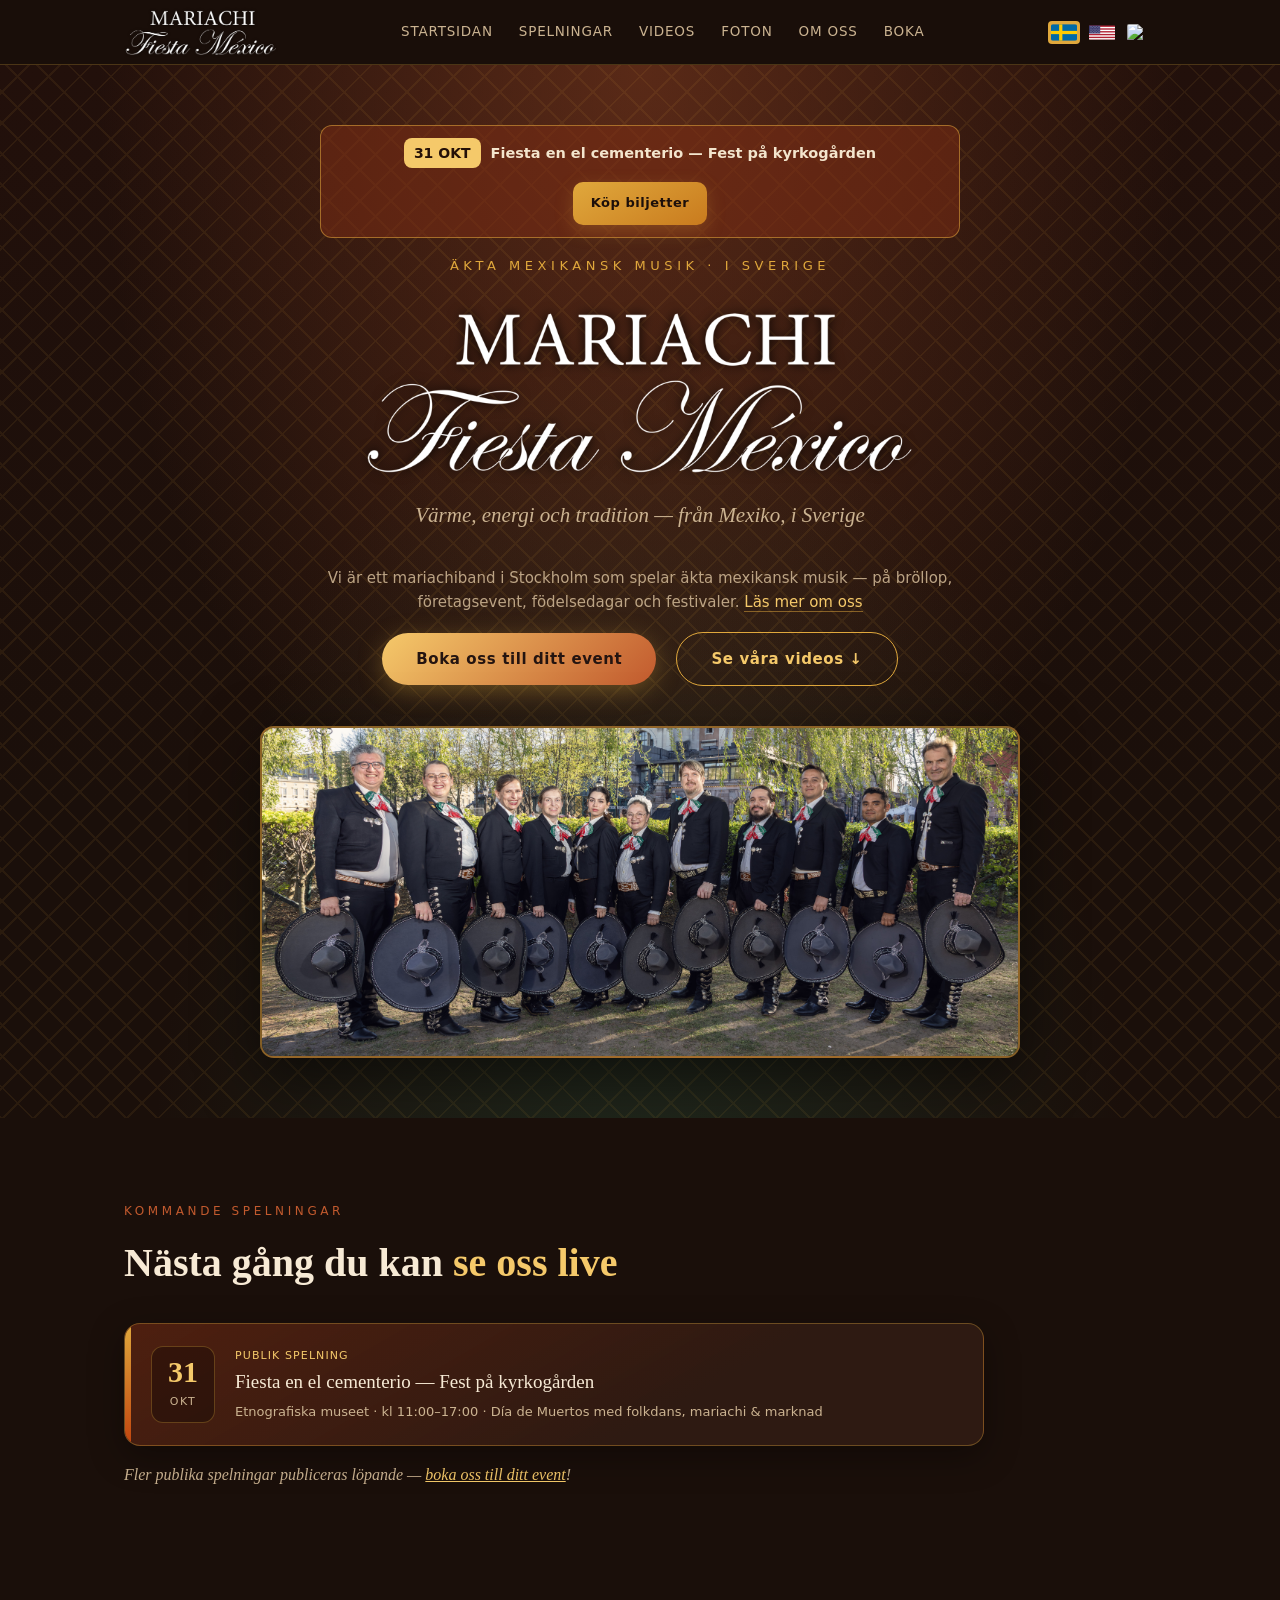
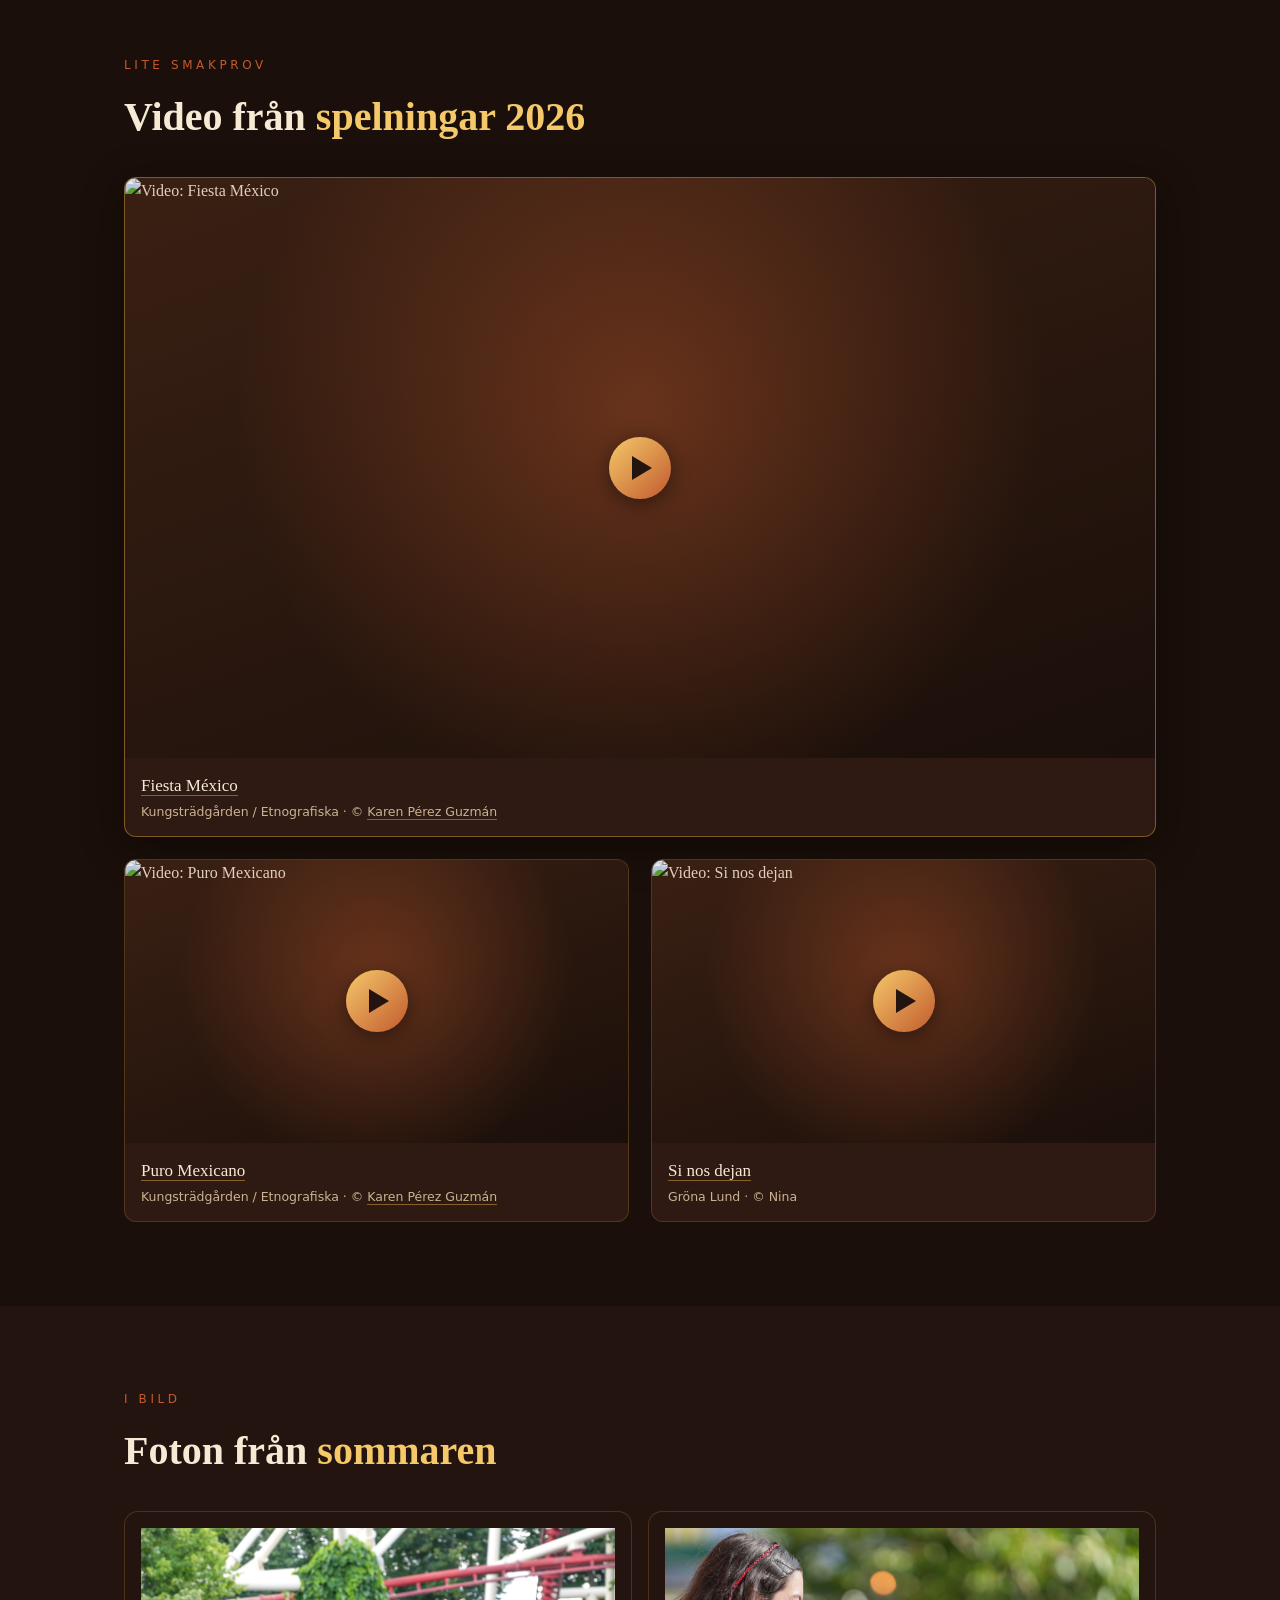
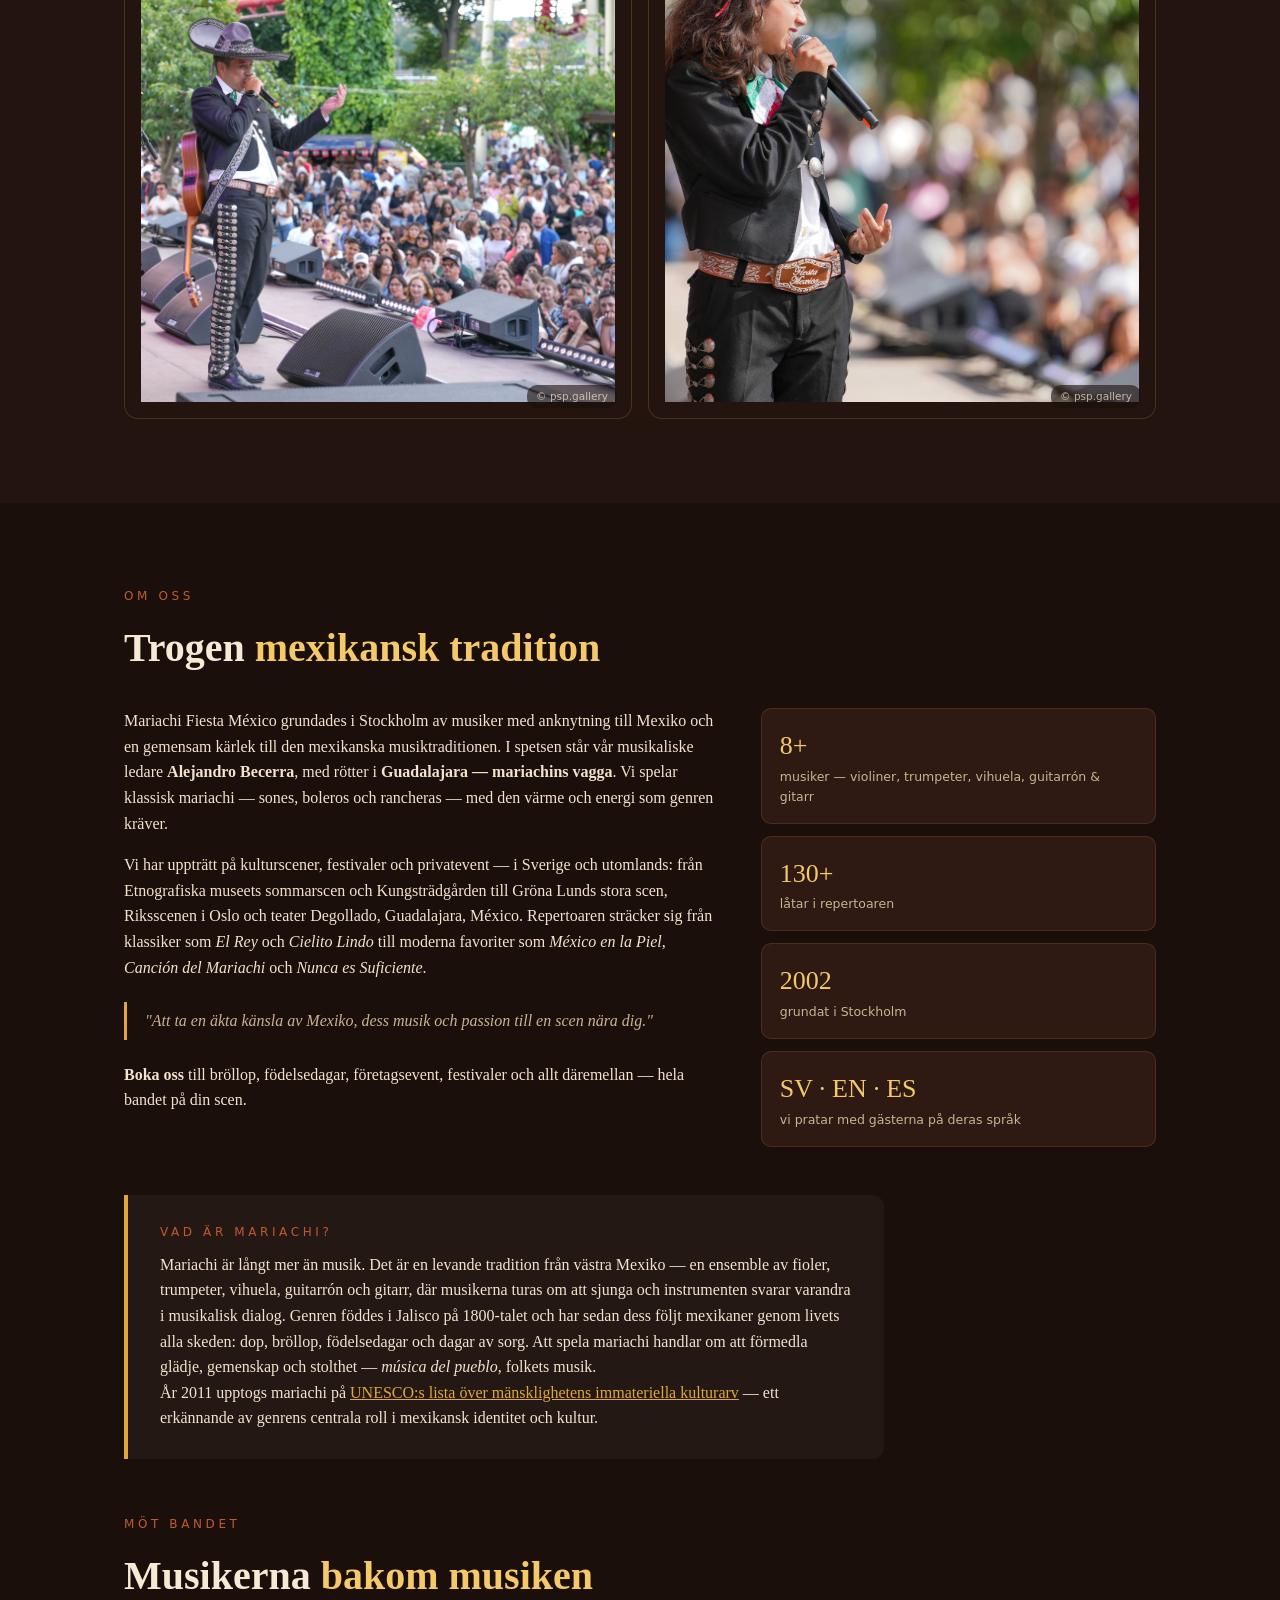
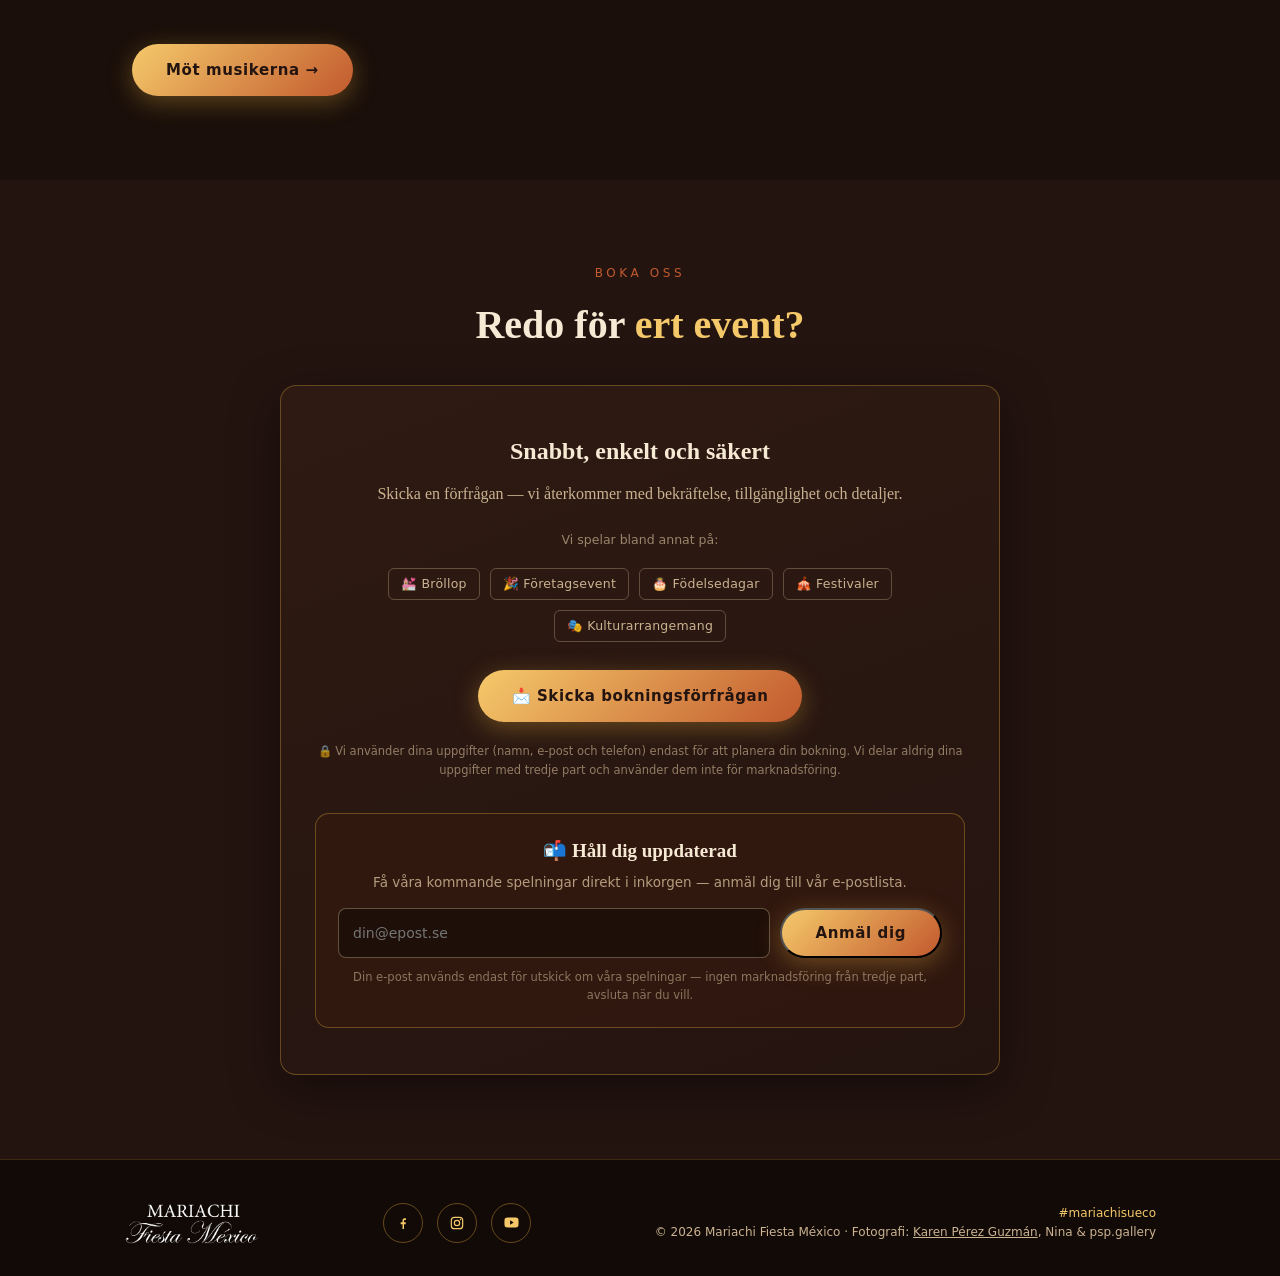
==== commit da7b4db1: "Add files via upload" ====
--- a/index.html
+++ b/index.html
@@ -3,265 +3,56 @@
 <head>
 <meta charset="UTF-8" />
 <meta name="viewport" content="width=device-width, initial-scale=1.0" />
-<title>Mariachi Fiesta México — Designutkast</title>
-<style>
-  :root {
-    --bg: #1a0f0a;
-    --bg2: #241410;
-    --panel: #2e1a12;
-    --gold: #e0a83c;
-    --gold-bright: #f5c96a;
-    --cream: #f7ead5;
-    --terra: #c25a2e;
-    --terra-soft: #a34922;
-    --green: #2f6b4f;
-    --red: #a5231b;
-    --text: #f3e3cd;
-    --muted: #cbb391;
-    --serif: Georgia, "Times New Roman", serif;
-  }
-  * { margin: 0; padding: 0; box-sizing: border-box; }
-  html { scroll-behavior: smooth; }
-  body {
-    font-family: var(--serif);
-    background: var(--bg);
-    color: var(--text);
-    line-height: 1.6;
-  }
-  .maxw { max-width: 1080px; margin: 0 auto; padding: 0 24px; }
-
-  /* Topbar */
-  .topbar {
-    position: sticky; top: 0; z-index: 50;
-    background: rgba(26,15,10,0.94);
-    border-bottom: 1px solid rgba(224,168,60,0.25);
-    backdrop-filter: blur(6px);
-  }
-  .topbar .maxw { display: flex; align-items: center; justify-content: space-between; height: 64px; }
-  .brand { display: flex; align-items: center; gap: 10px; }
-  .brand-mark {
-    width: 38px; height: 38px; border-radius: 50%;
-    background: radial-gradient(circle at 30% 30%, var(--gold-bright), var(--terra));
-    display: flex; align-items: center; justify-content: center;
-    font-size: 19px; color: #1a0f0a; font-weight: bold;
-    border: 2px solid var(--gold);
-  }
-  .brand-name { font-size: 19px; letter-spacing: 0.12em; color: #fff; }
-  .brand-name b { font-family: "Segoe Script", "Brush Script MT", cursive; font-size: 21px; font-weight: normal; letter-spacing: 0; color: #fff; padding-left: 2px; }
-  nav { display: flex; gap: 26px; font-family: system-ui, sans-serif; font-size: 13.5px; letter-spacing: 0.06em; }
-  nav a { color: var(--muted); text-decoration: none; text-transform: uppercase; }
-  nav a:hover { color: var(--gold-bright); }
-  .lang { display: flex; gap: 6px; font-family: system-ui, sans-serif; font-size: 12.5px; }
-  .lang span { padding: 3px 8px; border-radius: 12px; cursor: pointer; color: var(--muted); }
-  .lang .active { background: var(--gold); color: #1a0f0a; font-weight: 600; }
-
-  /* Hero */
-  .hero {
-    position: relative;
-    min-height: 88vh;
-    display: flex; align-items: center; justify-content: center;
-    text-align: center;
-    background:
-      radial-gradient(ellipse at 50% 0%, rgba(194,90,46,0.35), transparent 60%),
-      radial-gradient(ellipse at 50% 120%, rgba(47,107,79,0.3), transparent 55%),
-      linear-gradient(180deg, #22100b 0%, var(--bg) 70%);
-    overflow: hidden;
-  }
-  .hero-pattern {
-    position: absolute; inset: 0; opacity: 0.08;
-    background-image: repeating-linear-gradient(45deg, var(--gold) 0 2px, transparent 2px 22px),
-                      repeating-linear-gradient(-45deg, var(--gold) 0 2px, transparent 2px 22px);
-  }
-  .hero-inner { position: relative; padding: 60px 20px; max-width: 860px; }
-  .hero-photo {
-    position: relative; margin: 40px auto 0; max-width: 760px;
-    border-radius: 14px; overflow: hidden;
-    border: 2px solid rgba(224,168,60,0.5);
-    box-shadow: 0 18px 60px rgba(0,0,0,0.55);
-    background:
-      radial-gradient(circle at 60% 35%, rgba(194,90,46,0.5), transparent 60%),
-      linear-gradient(160deg, #4a2414, #241410);
-    display: flex; align-items: flex-end; padding: 0;
-  }
-  .hero-photo img { display: block; width: 100%; height: auto; }
-  .hero-photo .ph-label { position: absolute; left: 14px; bottom: 12px; font-family: system-ui, sans-serif; font-size: 12px; color: rgba(247,234,213,0.85); letter-spacing: 0.08em; text-transform: uppercase; text-shadow: 0 2px 8px rgba(0,0,0,0.8); }
-  .hero-kicker {
-    font-family: system-ui, sans-serif; font-size: 13px; letter-spacing: 0.35em;
-    text-transform: uppercase; color: var(--gold); margin-bottom: 18px;
-  }
-  .hero h1 {
-    font-size: clamp(40px, 7vw, 74px); line-height: 1.05; color: #fff;
-    text-shadow: 0 4px 30px rgba(0,0,0,0.5);
-    margin-bottom: 14px;
-  }
-  .hero h1 em { font-style: normal; font-family: "Segoe Script", "Brush Script MT", cursive; font-size: 0.95em; color: var(--gold-bright); }
-  .hero-sub { font-size: clamp(17px, 2.4vw, 21px); color: var(--muted); font-style: italic; margin-bottom: 34px; }
-  .btn {
-    display: inline-block; padding: 14px 34px; border-radius: 40px;
-    font-family: system-ui, sans-serif; font-size: 15px; font-weight: 600;
-    text-decoration: none; letter-spacing: 0.04em; margin: 0 8px;
-    transition: transform 0.15s ease;
-  }
-  .btn:hover { transform: translateY(-2px); }
-  .btn-primary { background: linear-gradient(135deg, var(--gold-bright), var(--terra)); color: #241410; box-shadow: 0 6px 24px rgba(224,168,60,0.35); }
-  .btn-ghost { border: 1.5px solid var(--gold); color: var(--gold-bright); }
-
-  /* Sections */
-  section { padding: 84px 0; }
-  .sec-kicker { font-family: system-ui, sans-serif; font-size: 12px; letter-spacing: 0.3em; text-transform: uppercase; color: var(--terra); margin-bottom: 10px; }
-  h2 { font-size: clamp(28px, 4vw, 40px); color: var(--cream); margin-bottom: 28px; }
-  h2 em { font-style: normal; color: var(--gold-bright); }
-  .alt-bg { background: var(--bg2); }
-
-  /* Gig list */
-  .gig-list { display: grid; gap: 14px; max-width: 640px; }
-  .gig {
-    display: flex; align-items: center; gap: 18px;
-    background: var(--panel); border: 1px solid rgba(224,168,60,0.2);
-    border-radius: 12px; padding: 16px 20px;
-  }
-  .gig-date { text-align: center; min-width: 56px; }
-  .gig-date b { display: block; font-size: 26px; color: var(--gold-bright); line-height: 1; }
-  .gig-date span { font-family: system-ui, sans-serif; font-size: 11px; letter-spacing: 0.15em; color: var(--muted); }
-  .gig-info .t { font-size: 17px; color: var(--cream); }
-  .gig-info .d { font-family: system-ui, sans-serif; font-size: 12.5px; color: var(--muted); margin-top: 2px; }
-  .gig-empty { font-style: italic; color: var(--muted); }
-  .gig-empty a { color: var(--gold-bright); }
-
-  /* Videos */
-  .video-grid { display: grid; gap: 22px; }
-  .video-row { display: flex; gap: 22px; justify-content: center; flex-wrap: wrap; }
-  .video-row .video-card { flex: 1 1 320px; max-width: 560px; }
-  .video-card {
-    background: var(--panel); border-radius: 12px; overflow: hidden;
-    border: 1px solid rgba(224,168,60,0.2);
-  }
-  .video-hero { grid-column: 1 / -1; border-color: rgba(224,168,60,0.45); box-shadow: 0 10px 40px rgba(0,0,0,0.4); }
-  .video-thumb {
-    aspect-ratio: 16 / 9; position: relative;
-    display: flex; align-items: center; justify-content: center; flex-direction: column; gap: 12px;
-    background:
-      radial-gradient(circle at 50% 40%, rgba(194,90,46,0.4), transparent 65%),
-      linear-gradient(160deg, #3a2013, #1a0f0a);
-    cursor: pointer;
-  }
-  .video-thumb:hover .play-btn { transform: scale(1.1); }
-  .play-btn {
-    width: 62px; height: 62px; border-radius: 50%;
-    background: linear-gradient(135deg, var(--gold-bright), var(--terra));
-    display: flex; align-items: center; justify-content: center;
-    transition: transform 0.15s ease;
-    box-shadow: 0 4px 20px rgba(0,0,0,0.45);
-  }
-  .play-btn::after {
-    content: ""; display: block; margin-left: 4px;
-    border-left: 20px solid #241410; border-top: 12px solid transparent; border-bottom: 12px solid transparent;
-  }
-  .video-thumb .tag {
-    position: absolute; top: 12px; left: 12px;
-    font-family: system-ui, sans-serif; font-size: 11px; letter-spacing: 0.1em;
-    background: rgba(26,15,10,0.8); color: var(--gold-bright);
-    padding: 4px 10px; border-radius: 14px; border: 1px solid rgba(224,168,60,0.4);
-  }
-  img { max-width: 100%; }
-  .video-thumb img { position: absolute; inset: 0; width: 100%; height: 100%; object-fit: cover; opacity: 0.9; }
-  .video-thumb .play-btn { position: relative; z-index: 2; }
-  .video-thumb .ph-label, .video-thumb .tag { z-index: 3; }
-  .video-link { text-decoration: none; display: block; color: inherit; }
-  .video-meta { padding: 14px 16px; }
-  .video-meta .t { font-size: 17px; color: var(--cream); }
-  .video-meta .d { font-family: system-ui, sans-serif; font-size: 12.5px; color: var(--muted); margin-top: 3px; }
-
-  /* Gallery */
-  .gallery { display: grid; grid-template-columns: 2fr 1fr; gap: 16px; }
-  .gallery-side { display: grid; grid-template-rows: 1fr 1fr; gap: 16px; }
-  .ph {
-    border-radius: 12px; position: relative; overflow: hidden;
-    border: 1px solid rgba(224,168,60,0.2);
-    display: flex; align-items: flex-end; padding: 16px;
-    min-height: 180px;
-  }
-  .ph .credit {
-    position: absolute; bottom: 10px; right: 14px;
-    font-family: system-ui, sans-serif; font-size: 10.5px; color: rgba(247,234,213,0.7);
-    background: rgba(26,15,10,0.6); padding: 3px 9px; border-radius: 10px;
-  }
-  .ph-1 { background: linear-gradient(150deg, #7a2d14, #3a1a0e); min-height: 380px; }
-  .ph-2 { background: linear-gradient(150deg, #2f6b4f, #16321f); }
-  .ph-3 { background: linear-gradient(150deg, #8a2a22, #3a120e); }
-  .ph-label { font-family: system-ui, sans-serif; font-size: 12px; color: rgba(247,234,213,0.85); letter-spacing: 0.08em; text-transform: uppercase; }
-
-  /* Bio */
-  .bio { display: grid; grid-template-columns: 1.2fr 0.8fr; gap: 44px; align-items: start; }
-  .bio p { margin-bottom: 16px; color: var(--text); }
-  .bio .quote {
-    border-left: 3px solid var(--gold); padding: 6px 0 6px 18px;
-    font-style: italic; color: var(--muted); margin: 22px 0;
-  }
-  .bio-facts { display: grid; gap: 12px; }
-  .member-grid { display: grid; grid-template-columns: repeat(auto-fit, minmax(230px, 1fr)); gap: 22px; margin-top: 26px; }
-  .member-card {
-    border: 1px solid rgba(224,168,60,0.25); border-radius: 14px; padding: 16px;
-    background: rgba(36,20,16,0.35);
-    display: flex; flex-direction: column; gap: 6px;
-    transition: border-color 0.2s ease;
-  }
-  .member-card:hover { border-color: rgba(224,168,60,0.6); }
-  .member-photo { border-radius: 10px; overflow: hidden; aspect-ratio: 3 / 4; background: linear-gradient(150deg, #7a2d14, #3a1a0e); }
-  .member-photo img { width: 100%; height: 100%; object-fit: cover; display: block; }
-  .member-name { font-family: var(--serif); font-size: 22px; color: #fff; margin-top: 10px; }
-  .member-role { font-family: system-ui, sans-serif; font-size: 12px; letter-spacing: 0.14em; text-transform: uppercase; color: var(--gold); }
-  .member-bio { font-family: system-ui, sans-serif; font-size: 14px; line-height: 1.55; color: rgba(247,234,213,0.82); }
-  .fact { background: var(--panel); border-radius: 10px; padding: 16px 18px; border: 1px solid rgba(224,168,60,0.15); }
-  .fact .n { font-size: 26px; color: var(--gold-bright); }
-  .fact .l { font-family: system-ui, sans-serif; font-size: 12.5px; color: var(--muted); }
-
-  /* Booking */
-  .book { text-align: center; }
-  .book-box {
-    max-width: 720px; margin: 0 auto;
-    background: linear-gradient(160deg, var(--panel), #241410);
-    border: 1px solid rgba(224,168,60,0.35);
-    border-radius: 16px; padding: 46px 34px;
-    box-shadow: 0 14px 50px rgba(0,0,0,0.45);
-  }
-  .book-box h3 { font-size: 24px; color: var(--cream); margin-bottom: 10px; }
-  .book-box p { color: var(--muted); margin-bottom: 24px; }
-  .chips { display: flex; flex-wrap: wrap; gap: 10px; justify-content: center; margin-bottom: 28px; }
-  .chip {
-    font-family: system-ui, sans-serif; font-size: 12.5px;
-    padding: 5px 12px; border-radius: 6px;
-    background: transparent; color: var(--muted);
-    border: 1px solid rgba(203,179,145,0.35);
-    cursor: default; user-select: none;
-    letter-spacing: 0.02em;
-  }
-  .gdpr-note { font-family: system-ui, sans-serif; font-size: 11.5px; color: rgba(203,179,145,0.65); margin-top: 20px; }
-
-  /* Footer */
-  footer { background: #120a06; border-top: 1px solid rgba(224,168,60,0.2); padding: 40px 0 30px; }
-  .foot { display: flex; justify-content: space-between; align-items: center; flex-wrap: wrap; gap: 18px; }
-  .socials { display: flex; gap: 14px; }
-  .social {
-    width: 40px; height: 40px; border-radius: 50%;
-    border: 1px solid rgba(224,168,60,0.4);
-    display: flex; align-items: center; justify-content: center;
-    font-family: system-ui, sans-serif; font-size: 13px; color: var(--gold-bright);
-    cursor: pointer; transition: background 0.15s;
-  }
-  .social { text-decoration: none; }
-  .social:hover { background: rgba(224,168,60,0.15); color: var(--gold-bright); }
-  .foot-meta { font-family: system-ui, sans-serif; font-size: 12px; color: var(--muted); text-align: right; }
-  .foot-meta .hash { color: var(--gold-bright); }
-
-  @media (max-width: 720px) {
-    .gallery { grid-template-columns: 1fr; }
-    .gallery-side { grid-template-columns: 1fr 1fr; grid-template-rows: none; }
-    .bio { grid-template-columns: 1fr; }
-    nav { display: none; }
-    .ph-1 { min-height: 240px; }
-  }
-</style>
+<title>Mariachi i Stockholm — Mariachi Fiesta México | Bröllop, event & fest</title>
+<meta name="keywords" content="mariachi Stockholm, mariachi Sverige, mariachi band Stockholm, mexikansk musik Stockholm, mariachi bröllop, boka mariachi" />
+  <meta name="description" content="Mariachi Fiesta México är ett mariachiband i Stockholm som spelar äkta mexikansk musik — på bröllop, företagsevent, födelsedagar och festivaler i hela Sverige. Boka oss till ditt event!" />
+<meta property="og:title" content="Mariachi Fiesta México — Mariachi i Stockholm" />
+  <meta property="og:description" content="Äkta mexikansk musik för bröllop, event och fest — boka Sveriges mariachiband!" />
+  <meta property="og:type" content="website" />
+  <meta property="og:image" content="https://bolapersson.github.io/mariachi/Hero.jpg" />
+  <meta property="og:url" content="https://bolapersson.github.io/mariachi/" />
+  <link rel="stylesheet" href="style.css" />
+
+<script type="application/ld+json">
+{
+  "@context": "https://schema.org",
+  "@type": "MusicGroup",
+  "name": "Mariachi Fiesta México",
+  "description": "Mariachiband i Stockholm som spelar äkta mexikansk musik — bröllop, företagsevent, födelsedagar och festivaler i hela Sverige.",
+  "genre": ["Mariachi", "Mexikansk folkmusik", "Regional mexicano"],
+  "url": "https://bolapersson.github.io/mariachi/",
+  "logo": "https://bolapersson.github.io/mariachi/Logo_Transparent.png",
+  "image": "https://bolapersson.github.io/mariachi/Hero.jpg",
+  "email": "info@mariachi.se",
+  "locationCreated": { "@type": "Place", "name": "Stockholm, Sverige" },
+  "areaServed": { "@type": "Country", "name": "Sverige" },
+  "address": { "@type": "PostalAddress", "addressLocality": "Stockholm", "addressCountry": "SE" },
+  "sameAs": [
+    "https://www.facebook.com/fiestamexico",
+    "https://www.instagram.com/fiestamexico/",
+    "https://www.youtube.com/@fiestamexico"
+  ],
+  "event": [
+    {
+      "@type": "Event",
+      "name": "Fiesta en el cementerio — Fest på kyrkogården",
+      "startDate": "2026-10-31T11:00:00",
+      "endDate": "2026-10-31T17:00:00",
+      "eventStatus": "https://schema.org/EventScheduled",
+      "location": {
+        "@type": "Place",
+        "name": "Etnografiska museet",
+        "address": { "@type": "PostalAddress", "addressLocality": "Stockholm", "addressCountry": "SE" }
+      },
+      "offers": {
+        "@type": "Offer",
+        "url": "https://www.etnografiskamuseet.se/kalendarium/program/de-dodas-dag2/2026-10-31/",
+        "availability": "https://schema.org/InStock"
+      }
+    }
+  ]
+}
+</script>
 </head>
 <body>
 
@@ -276,6 +67,7 @@
       </div>
     </div>
     <nav>
+      <a href="#top" data-i18n="nav-home">Startsidan</a>
       <a href="#spelningar" data-i18n="nav-gigs">Spelningar</a>
       <a href="#videos" data-i18n="nav-videos">Videos</a>
       <a href="#foton" data-i18n="nav-photos">Foton</a>
@@ -306,19 +98,30 @@
   </div>
 </div>
 
-<header class="hero">
+
+
+<header class="hero" id="top">
   <div class="hero-pattern"></div>
   <div class="hero-inner">
+    
+    <div id="next-gig-banner" style="margin:0 auto 18px;max-width:640px;padding:12px 18px;border:1px solid rgba(224,168,60,0.55);border-radius:12px;background:rgba(122,45,20,0.55);display:flex;align-items:center;gap:14px;flex-wrap:wrap;justify-content:center;">
+      <div style="font-family:system-ui,sans-serif;display:flex;align-items:center;gap:10px;">
+        <span style="background:var(--gold-bright,#e0a83c);color:#241007;font-weight:700;border-radius:8px;padding:4px 10px;font-size:14px;white-space:nowrap;">31 OKT</span>
+        <span style="color:#f3e5cd;font-size:14.5px;font-weight:600;" data-i18n="banner-t">Fiesta en el cementerio — Fest på kyrkogården</span>
+      </div>
+      <a class="gig-cta" href="https://www.etnografiskamuseet.se/kalendarium/program/de-dodas-dag2/2026-10-31/" target="_blank" rel="noopener" data-i18n="banner-btn" style="white-space:nowrap;">Köp biljetter</a>
+    </div>
     <div class="hero-kicker" data-i18n="hero-kicker">Äkta mexikansk musik · i Sverige</div>
     <h1 style="line-height:1;">
       <img src="Logo_Transparent.png" alt="Mariachi Fiesta México" style="width:min(560px,90vw);height:auto;display:block;margin:0 auto;" onerror="this.style.display='none';document.getElementById('h1-fallback').style.display='block';" />
       <span id="h1-fallback" style="display:none;">MARIACHI<br /><em>Fiesta México</em></span>
     </h1>
     <p class="hero-sub" data-i18n="hero-sub">Värme, energi och tradition — från Mexiko, i Sverige</p>
+    <p class="hero-seo" data-i18n="hero-seo" style="font-family:system-ui,sans-serif;font-size:15px;line-height:1.6;color:rgba(203,179,145,0.9);max-width:640px;margin:0 auto 18px;">Vi är ett mariachiband i Stockholm som spelar äkta mexikansk musik — på bröllop, företagsevent, födelsedagar och festivaler. <a href="#om-oss" data-i18n="hero-omoss" style="color:var(--gold-bright);text-decoration:none;border-bottom:1px solid rgba(224,168,60,0.5);">Läs mer om oss</a></p>
     <a class="btn btn-primary" href="#boka" data-i18n="btn-book">Boka oss till ditt event</a>
     <a class="btn btn-ghost" href="#videos" data-i18n="btn-videos">Se våra videos ↓</a>
     <div class="hero-photo">
-      <img src="Hero.jpg" alt="Mariachi Fiesta México — hela bandet" style="width:100%;height:auto;object-fit:contain;" />
+      <img src="Hero.jpg" alt="Mariachi Fiesta México — mariachiband i Stockholm med hela bandet i traditionella charro-dräkter" style="width:100%;height:auto;object-fit:contain;" />
     </div>
   </div>
 </header>
@@ -333,9 +136,11 @@
       <div class="gig">
         <div class="gig-date"><b>31</b><span data-i18n="gig-month">OKT</span></div>
         <div class="gig-info">
+          <div class="gig-tag" data-i18n="gig-tag">Publik spelning</div>
           <div class="t" data-i18n="gig-t">Fiesta en el cementerio — Fest på kyrkogården</div>
           <div class="d" data-i18n="gig-d">Etnografiska museet · kl 11:00–17:00 · Día de Muertos med folkdans, mariachi &amp; marknad</div>
         </div>
+        <a class="gig-cta" href="https://www.etnografiskamuseet.se/kalendarium/program/de-dodas-dag2/2026-10-31/" target="_blank" rel="noopener" data-i18n="gig-tickets">Köp biljetter</a>
       </div>
       <div class="gig-empty" data-i18n="gig-empty">Fler publika spelningar publiceras löpande — <a href="#boka">boka oss till ditt event</a>!</div>
     </div>
@@ -361,7 +166,7 @@
         </a>
         <div class="video-meta">
           <div class="t"><a href="https://youtu.be/_LXjcF9zYGg" target="_blank" rel="noopener" style="color:inherit;text-decoration:none;border-bottom:1px solid rgba(224,168,60,0.5);">Fiesta México</a></div>
-          <div class="d" data-i18n="v1-d">Kungsträdgården / Etnografiska · © Karen Pérez Guzmán</div>
+          <div class="d" data-i18n="v1-d">Kungsträdgården / Etnografiska · © <a href="https://www.1-way-ticket.com/clients" target="_blank" rel="noopener" style="color:inherit;border-bottom:1px solid rgba(224,168,60,0.5);text-decoration:none;">Karen Pérez Guzmán</a></div>
         </div>
       </div>
       <div class="video-row">
@@ -374,7 +179,7 @@
         </a>
         <div class="video-meta">
           <div class="t"><a href="https://youtu.be/UukI89bmkYo" target="_blank" rel="noopener" style="color:inherit;text-decoration:none;border-bottom:1px solid rgba(224,168,60,0.5);">Puro Mexicano</a></div>
-          <div class="d" data-i18n="v2-d">Kungsträdgården / Etnografiska · © Karen Pérez Guzmán</div>
+          <div class="d" data-i18n="v2-d">Kungsträdgården / Etnografiska · © <a href="https://www.1-way-ticket.com/clients" target="_blank" rel="noopener" style="color:inherit;border-bottom:1px solid rgba(224,168,60,0.5);text-decoration:none;">Karen Pérez Guzmán</a></div>
         </div>
       </div>
       <div class="video-card">
@@ -419,7 +224,7 @@
       <div>
         <p data-i18n="bio-p1">Mariachi Fiesta México grundades i Stockholm av musiker med anknytning till Mexiko och en gemensam kärlek till den mexikanska musiktraditionen. I spetsen står vår musikaliske ledare <b>Alejandro Becerra</b>, med rötter i <b>Guadalajara — mariachins vagga</b>. Vi spelar klassisk mariachi — sones, boleros och rancheras — med den värme och energi som genren kräver.</p>
         <p data-i18n="bio-p2">Vi har uppträtt på kulturscener, festivaler och privatevent — i Sverige och utomlands: från Etnografiska museets sommarscen och Kungsträdgården till Gröna Lunds stora scen, Riksscenen i Oslo och teater Degollado, Guadalajara, México. Repertoaren sträcker sig från klassiker som <i>El Rey</i> och <i>Cielito Lindo</i> till moderna favoriter som <i>México en la Piel</i>, <i>Canción del Mariachi</i> och <i>Nunca es Suficiente</i>.</p>
-        <div class="quote" data-i18n="quote">"Att ta en äkta känsla av Mexiko, dess musik och passion till en scen nära dej."</div>
+        <div class="quote" data-i18n="quote">"Att ta en äkta känsla av Mexiko, dess musik och passion till en scen nära dig."</div>
         <p data-i18n="bio-p3"><b>Boka oss</b> till bröllop, födelsedagar, företagsevent, festivaler och allt däremellan — hela bandet på din scen.</p>
       </div>
       <div class="bio-facts">
@@ -438,54 +243,55 @@
 
     <div class="sec-kicker" data-i18n="band-kicker" style="margin-top:56px;">Möt bandet</div>
     <h2 data-i18n="band-h2">Musikerna <em>bakom musiken</em></h2>
+    <a class="btn btn-primary" href="#medlemsgalleri" id="band-cta" data-i18n="band-cta" data-i18n-sv="Möt musikerna →" style="margin-top:8px;">Möt musikerna →</a>
+    <div id="medlemsgalleri" style="display:none;">
     <div class="member-grid">
-      <!-- Medlemmar i bokstavsordning efter förnamn -->
-      <div class="member-card">
+      <a class="member-card" href="medlem.html?n=alejandro" style="text-decoration:none;color:inherit;display:flex;">
         <div class="member-photo">
           <img src="Alejandro.jpg" alt="Alejandro — fiol, vihuela och sång" loading="lazy" onerror="this.replaceWith(Object.assign(document.createElement('div'),{className:'member-ph',style:'aspect-ratio:3/4;background:linear-gradient(150deg,#7a2d14,#3a1a0e);'}));" />
         </div>
         <div class="member-name">Alejandro</div>
         <div class="member-role" data-i18n="m-alejandro-role">Fiol, vihuela &amp; sång</div>
-        <p class="member-bio" data-i18n="m-alejandro-bio">Lorem ipsum dolor sit amet, consectetur adipiscing elit. Sed do eiusmod tempor incididunt ut labore et dolore magna aliqua. Ut enim ad minim veniam, quis nostrud exercitation ullamco laboris nisi.</p>
-      </div>
-
-      <div class="member-card">
+      </a>
+
+
+      <a class="member-card" href="medlem.html?n=annemarieke" style="text-decoration:none;color:inherit;display:flex;">
         <div class="member-photo">
           <img src="Annemarieke.jpg" alt="Annemarieke" loading="lazy" onerror="this.replaceWith(Object.assign(document.createElement('div'),{className:'member-ph',style:'aspect-ratio:3/4;background:linear-gradient(150deg,#7a2d14,#3a1a0e);'}));" />
         </div>
         <div class="member-name">Annemarieke</div>
         <div class="member-role" data-i18n="m-annemarieke-role">Fiol &amp; sång</div>
-        <p class="member-bio" data-i18n="m-annemarieke-bio">Lorem ipsum dolor sit amet, consectetur adipiscing elit. Sed do eiusmod tempor incididunt ut labore et dolore magna aliqua. Ut enim ad minim veniam, quis nostrud exercitation ullamco laboris nisi.</p>
-      </div>
-
-      <div class="member-card">
+      </a>
+
+
+      <a class="member-card" href="medlem.html?n=daniel" style="text-decoration:none;color:inherit;display:flex;">
         <div class="member-photo">
           <img src="Daniel.jpg" alt="Daniel — guitarrón" loading="lazy" onerror="this.replaceWith(Object.assign(document.createElement('div'),{className:'member-ph',style:'aspect-ratio:3/4;background:linear-gradient(150deg,#7a2d14,#3a1a0e);'}));" />
         </div>
         <div class="member-name">Daniel</div>
         <div class="member-role" data-i18n="m-daniel-role">Trumpet</div>
-        <p class="member-bio" data-i18n="m-daniel-bio">Lorem ipsum dolor sit amet, consectetur adipiscing elit. Sed do eiusmod tempor incididunt ut labore et dolore magna aliqua. Ut enim ad minim veniam, quis nostrud exercitation ullamco laboris nisi.</p>
-      </div>
-
-      <div class="member-card">
+      </a>
+
+
+      <a class="member-card" href="medlem.html?n=daniela" style="text-decoration:none;color:inherit;display:flex;">
         <div class="member-photo">
           <img src="Daniela.jpg" alt="Daniela" loading="lazy" onerror="this.replaceWith(Object.assign(document.createElement('div'),{className:'member-ph',style:'aspect-ratio:3/4;background:linear-gradient(150deg,#7a2d14,#3a1a0e);'}));" />
         </div>
         <div class="member-name">Daniela</div>
         <div class="member-role" data-i18n="m-daniela-role">Fiol &amp; sång</div>
-        <p class="member-bio" data-i18n="m-daniela-bio">Lorem ipsum dolor sit amet, consectetur adipiscing elit. Sed do eiusmod tempor incididunt ut labore et dolore magna aliqua. Ut enim ad minim veniam, quis nostrud exercitation ullamco laboris nisi.</p>
-      </div>
-
-      <div class="member-card">
+      </a>
+
+
+      <a class="member-card" href="medlem.html?n=eric" style="text-decoration:none;color:inherit;display:flex;">
         <div class="member-photo">
           <img src="Eric.jpg" alt="Eric" loading="lazy" onerror="this.replaceWith(Object.assign(document.createElement('div'),{className:'member-ph',style:'aspect-ratio:3/4;background:linear-gradient(150deg,#7a2d14,#3a1a0e);'}));" />
         </div>
         <div class="member-name">Eric</div>
         <div class="member-role" data-i18n="m-eric-role">Gitarr &amp; sång</div>
-        <p class="member-bio" data-i18n="m-eric-bio">Lorem ipsum dolor sit amet, consectetur adipiscing elit. Sed do eiusmod tempor incididunt ut labore et dolore magna aliqua. Ut enim ad minim veniam, quis nostrud exercitation ullamco laboris nisi.</p>
-      </div>
-
-      <div class="member-card">
+      </a>
+
+
+      <a class="member-card" href="medlem.html?n=fernando" style="text-decoration:none;color:inherit;display:flex;">
         <div class="member-photo">
           <div class="member-ph" style="aspect-ratio:3/4;background:linear-gradient(150deg,#7a2d14,#3a1a0e);display:flex;align-items:center;justify-content:center;">
             <span style="color:rgba(255,255,255,.55);font-size:.85rem;letter-spacing:.06em;text-transform:uppercase;" data-i18n="m-fernando-photo">foto saknas</span>
@@ -493,64 +299,65 @@
         </div>
         <div class="member-name">Fernando</div>
         <div class="member-role" data-i18n="m-fernando-role">Gitarr &amp; sång</div>
-        <p class="member-bio" data-i18n="m-fernando-bio">Lorem ipsum dolor sit amet, consectetur adipiscing elit. Sed do eiusmod tempor incididunt ut labore et dolore magna aliqua. Ut enim ad minim veniam, quis nostrud exercitation ullamco laboris nisi.</p>
-      </div>
-
-      <div class="member-card">
+      </a>
+
+
+      <a class="member-card" href="medlem.html?n=helena" style="text-decoration:none;color:inherit;display:flex;">
         <div class="member-photo">
           <img src="Helena.jpg" alt="Helena" loading="lazy" onerror="this.replaceWith(Object.assign(document.createElement('div'),{className:'member-ph',style:'aspect-ratio:3/4;background:linear-gradient(150deg,#7a2d14,#3a1a0e);'}));" />
         </div>
         <div class="member-name">Helena</div>
         <div class="member-role" data-i18n="m-helena-role">Fiol</div>
-        <p class="member-bio" data-i18n="m-helena-bio">Lorem ipsum dolor sit amet, consectetur adipiscing elit. Sed do eiusmod tempor incididunt ut labore et dolore magna aliqua. Ut enim ad minim veniam, quis nostrud exercitation ullamco laboris nisi.</p>
-      </div>
-
-      <div class="member-card">
+      </a>
+
+
+      <a class="member-card" href="medlem.html?n=niklas" style="text-decoration:none;color:inherit;display:flex;">
         <div class="member-photo">
           <img src="Niklas.jpg" alt="Niklas" loading="lazy" style="transform:translateY(-8%) scale(1.15);" onerror="this.replaceWith(Object.assign(document.createElement('div'),{className:'member-ph',style:'aspect-ratio:3/4;background:linear-gradient(150deg,#7a2d14,#3a1a0e);'}));" />
         </div>
         <div class="member-name">Niklas</div>
         <div class="member-role" data-i18n="m-niklas-role">Guitarrón</div>
-        <p class="member-bio" data-i18n="m-niklas-bio">Lorem ipsum dolor sit amet, consectetur adipiscing elit. Sed do eiusmod tempor incididunt ut labore et dolore magna aliqua. Ut enim ad minim veniam, quis nostrud exercitation ullamco laboris nisi.</p>
-      </div>
-
-      <div class="member-card">
+      </a>
+
+
+      <a class="member-card" href="medlem.html?n=ola" style="text-decoration:none;color:inherit;display:flex;">
         <div class="member-photo">
           <img src="Ola.jpg" alt="Ola — trumpet och sång" loading="lazy" onerror="this.replaceWith(Object.assign(document.createElement('div'),{className:'member-ph',style:'aspect-ratio:3/4;background:linear-gradient(150deg,#7a2d14,#3a1a0e);'}));" />
         </div>
         <div class="member-name">Ola</div>
         <div class="member-role" data-i18n="m-ola-role">Trumpet &amp; sång</div>
-        <p class="member-bio" data-i18n="m-ola-bio">Skolad i kulturskolans trumpetklass och hos erfarna sångpedagoger. Har spelat i kommunal musikkår, sjungit i motettkörer och Kungliga Filharmoniska kören. Med i Mariachi Fiesta México nästan från början.</p>
-      </div>
-
-      <div class="member-card">
+      </a>
+
+
+      <a class="member-card" href="medlem.html?n=sebastian" style="text-decoration:none;color:inherit;display:flex;">
         <div class="member-photo">
           <img src="Sebastian.jpg" alt="Sebastian" loading="lazy" style="object-position:50% 0%;" onerror="this.replaceWith(Object.assign(document.createElement('div'),{className:'member-ph',style:'aspect-ratio:3/4;background:linear-gradient(150deg,#7a2d14,#3a1a0e);'}));" />
         </div>
         <div class="member-name">Sebastian</div>
         <div class="member-role" data-i18n="m-sebastian-role">Vihuela &amp; sång</div>
-        <p class="member-bio" data-i18n="m-sebastian-bio">Lorem ipsum dolor sit amet, consectetur adipiscing elit. Sed do eiusmod tempor incididunt ut labore et dolore magna aliqua. Ut enim ad minim veniam, quis nostrud exercitation ullamco laboris nisi.</p>
-      </div>
-
-      <div class="member-card">
+      </a>
+
+
+      <a class="member-card" href="medlem.html?n=sigrid" style="text-decoration:none;color:inherit;display:flex;">
         <div class="member-photo">
           <img src="Sigrid.jpg" alt="Sigrid" loading="lazy" style="transform-origin:50% 100%;transform:scale(1.12);" onerror="this.replaceWith(Object.assign(document.createElement('div'),{className:'member-ph',style:'aspect-ratio:3/4;background:linear-gradient(150deg,#7a2d14,#3a1a0e);'}));" />
         </div>
         <div class="member-name">Sigrid</div>
         <div class="member-role" data-i18n="m-sigrid-role">Fiol</div>
-        <p class="member-bio" data-i18n="m-sigrid-bio">Lorem ipsum dolor sit amet, consectetur adipiscing elit. Sed do eiusmod tempor incididunt ut labore et dolore magna aliqua. Ut enim ad minim veniam, quis nostrud exercitation ullamco laboris nisi.</p>
-      </div>
-
-      <div class="member-card">
+      </a>
+
+
+      <a class="member-card" href="medlem.html?n=simone" style="text-decoration:none;color:inherit;display:flex;">
         <div class="member-photo">
           <img src="Simone.jpg" alt="Simone" loading="lazy" onerror="this.replaceWith(Object.assign(document.createElement('div'),{className:'member-ph',style:'aspect-ratio:3/4;background:linear-gradient(150deg,#7a2d14,#3a1a0e);'}));" />
         </div>
         <div class="member-name">Simone</div>
         <div class="member-role" data-i18n="m-simone-role">Fiol</div>
-        <p class="member-bio" data-i18n="m-simone-bio">Lorem ipsum dolor sit amet, consectetur adipiscing elit. Sed do eiusmod tempor incididunt ut labore et dolore magna aliqua. Ut enim ad minim veniam, quis nostrud exercitation ullamco laboris nisi.</p>
-      </div>
-
-      <!-- Fler medlemmar läggs här när foton kommer -->
+      </a>
+
+      
+    <!-- Fler medlemmar läggs här när foton kommer -->
+  </div>
     </div>
   </div>
 </section>
@@ -572,6 +379,16 @@
       </div>
       <a class="btn btn-primary" href="mailto:info@mariachi.se" data-i18n="book-btn">📩 Skicka bokningsförfrågan</a>
       <div class="gdpr-note" data-i18n="gdpr">🔒 Vi använder dina uppgifter (namn, e-post och telefon) endast för att planera din bokning. Vi delar aldrig dina uppgifter med tredje part och använder dem inte för marknadsföring.</div>
+
+    <div class="nl-box" style="margin-top:34px;padding:22px;border:1px solid rgba(224,168,60,0.35);border-radius:14px;background:rgba(58,26,14,0.5);">
+      <h3 data-i18n="nl-h" style="margin:0 0 6px;font-size:19px;">📬 Håll dig uppdaterad</h3>
+      <p data-i18n="nl-p" style="font-family:system-ui,sans-serif;font-size:13.5px;color:rgba(203,179,145,0.85);margin:0 0 14px;">Få våra kommande spelningar direkt i inkorgen — anmäl dig till vår e-postlista.</p>
+      <form onsubmit="var e=document.getElementById('nl-email').value;location.href='mailto:info@mariachi.se?subject='+encodeURIComponent('Anmälan till e-postlistan')+'&body='+encodeURIComponent('Anmäl mig till e-postlistan: '+e);return false;" style="display:flex;gap:10px;flex-wrap:wrap;">
+        <input id="nl-email" type="email" required placeholder="din@epost.se" style="flex:1;min-width:180px;padding:10px 14px;border-radius:8px;border:1px solid rgba(203,179,145,0.4);background:rgba(20,10,6,0.6);color:#f3e5cd;font-family:system-ui,sans-serif;font-size:14px;" />
+        <button type="submit" class="btn btn-primary" data-i18n="nl-btn" style="margin:0;">Anmäl dig</button>
+      </form>
+      <div style="font-family:system-ui,sans-serif;font-size:11.5px;color:rgba(203,179,145,0.6);margin-top:10px;" data-i18n="nl-gdpr">Din e-post används endast för utskick om våra spelningar — ingen marknadsföring från tredje part, avsluta när du vill.</div>
+    </div>
     </div>
   </div>
 </section>
@@ -586,7 +403,7 @@
       </div>
     </div>
     <div class="socials">
-      <a class="social" href="https://www.facebook.com/search/top?q=mariachi%20fiesta%20m%C3%A9xico" target="_blank" rel="noopener" title="Facebook — Mariachi Fiesta México">
+      <a class="social" href="https://www.facebook.com/fiestamexico" target="_blank" rel="noopener" title="Facebook — Mariachi Fiesta México">
         <svg width="16" height="16" viewBox="0 0 24 24" fill="currentColor"><path d="M13.5 21v-7h2.4l.4-3h-2.8V9.1c0-.9.3-1.5 1.6-1.5h1.3V4.9c-.2 0-1-.1-1.9-.1-1.9 0-3.2 1.2-3.2 3.3V11H8.5v3h2.8v7h2.2z"/></svg>
       </a>
       <a class="social" href="https://www.instagram.com/fiestamexico/" target="_blank" rel="noopener" title="Instagram — @fiestamexico">
@@ -598,225 +415,41 @@
     </div>
     <div class="foot-meta">
       <div class="hash">#mariachisueco</div>
-      <div data-i18n="foot-meta">© 2026 Fiesta México · Fotografi: Karen Pérez Guzmán</div>
+      <div data-i18n="foot-meta">© 2026 Mariachi Fiesta México · Fotografi: <a href="https://www.1-way-ticket.com/clients" target="_blank" rel="noopener" style="color:inherit;text-decoration:underline;">Karen Pérez Guzmán</a>, Nina &amp; psp.gallery</div>
     </div>
   </div>
 </footer>
 
 <script>
-  // Klickbar navigation fungerar även i canvas-preview (iframe utan URL-hash):
   document.querySelectorAll('a[href^="#"]').forEach(function (a) {
     a.addEventListener("click", function (e) {
       var id = a.getAttribute("href").slice(1);
       var target = id ? document.getElementById(id) : null;
-      if (target) {
-        e.preventDefault();
-        target.scrollIntoView({ behavior: "smooth" });
-      }
+      if (target) { e.preventDefault(); target.scrollIntoView({ behavior: "smooth" }); }
     });
   });
-  // Sociala ikonerna är nu riktiga länkar (Facebook/Instagram/YouTube).
-
-  // === Språkväljare: SV / EN / ES ===
-  // Svenska original sparas från HTML; EN/ES finns i ordboken nedan.
-  var I18N = {
-    en: {
-      "nav-gigs": "Gigs", "nav-videos": "Videos", "nav-photos": "Photos", "nav-about": "About", "nav-book": "Book us",
-      "hero-kicker": "Authentic Mexican Music · In Sweden",
-      "hero-sub": "Warmth, energy and tradition — from Mexico, in Sweden",
-      "btn-book": "Book us for your event", "btn-videos": "Watch our videos ↓",
-      "gigs-kicker": "Upcoming gigs", "gigs-h2": "Next time you can <em>see us live</em>",
-      "gig-t": "Fiesta en el cementerio — A party at the cemetery", "gig-month": "OCT",
-      "gig-d": "The Museum of Ethnography · 11:00–17:00 · Día de Muertos with folk dance, mariachi &amp; market",
-      "gig-empty": "More public gigs are published regularly — <a href=\"#boka\">book us for your event</a>!",
-      "gig-note": "",
-      "videos-kicker": "A taste of us", "videos-h2": "Video from <em>2026 performances</em>",
-      "v1-d": "Kungsträdgården / The Museum of Ethnography · © Karen Pérez Guzmán",
-      "v2-d": "Kungsträdgården / The Museum of Ethnography · © Karen Pérez Guzmán",
-      "v3-d": "Gröna Lund · © Nina",
-      "photos-kicker": "In pictures", "photos-h2": "Photos from <em>the summer</em>",
-      "about-kicker": "About us", "about-h2": "True to <em>Mexican tradition</em>",
-      "band-kicker": "Meet the band", "band-h2": "The musicians <em>behind the music</em>",
-      "genre-kicker": "What is mariachi?",
-      "genre-p1": "Mariachi is far more than music. It is a living tradition from western Mexico — an ensemble of violins, trumpets, vihuela, guitarrón and guitar, where the musicians take turns singing lead and the instruments answer each other in musical dialogue. The genre was born in Jalisco in the 19th century and has since accompanied Mexicans through every stage of life: baptisms, weddings, birthdays and days of mourning. Playing mariachi is about conveying joy, community and pride — <i>música del pueblo</i>, the music of the people.",
-      "genre-p2": "In 2011, mariachi was inscribed on <a href=\"https://ich.unesco.org/en/RL/mariachi-string-music-song-and-trumpet-00599\" target=\"_blank\" rel=\"noopener\" style=\"color:var(--gold);text-decoration:underline;\">UNESCO's list of the Intangible Cultural Heritage of Humanity</a> — a recognition of the genre's central role in Mexican identity and culture.",
-      "m-ola-role": "Trumpet & vocals",
-      "m-ola-bio": "Trained in the municipal music school and with experienced vocal coaches. Has played in a community wind band and sung in motet choirs and the Royal Philharmonic Choir. With Mariachi Fiesta México almost from the start.",
-      "m-alejandro-role": "Violin, vihuela & vocals",
-      "m-alejandro-bio": "Lorem ipsum dolor sit amet, consectetur adipiscing elit. Sed do eiusmod tempor incididunt ut labore et dolore magna aliqua. Ut enim ad minim veniam, quis nostrud exercitation ullamco laboris nisi.",
-      "m-helena-role": "Violin",
-      "m-helena-bio": "Lorem ipsum dolor sit amet, consectetur adipiscing elit. Sed do eiusmod tempor incididunt ut labore et dolore magna aliqua. Ut enim ad minim veniam, quis nostrud exercitation ullamco laboris nisi.",
-      "m-daniela-role": "Violin & vocals",
-      "m-daniela-bio": "Lorem ipsum dolor sit amet, consectetur adipiscing elit. Sed do eiusmod tempor incididunt ut labore et dolore magna aliqua. Ut enim ad minim veniam, quis nostrud exercitation ullamco laboris nisi.",
-      "m-eric-role": "Guitar & vocals",
-      "m-fernando-photo": "no photo yet",
-      "m-fernando-role": "Guitar & vocals",
-      "m-fernando-bio": "Lorem ipsum dolor sit amet, consectetur adipiscing elit. Sed do eiusmod tempor incididunt ut labore et dolore magna aliqua.",
-      "m-eric-bio": "Lorem ipsum dolor sit amet, consectetur adipiscing elit. Sed do eiusmod tempor incididunt ut labore et dolore magna aliqua. Ut enim ad minim veniam, quis nostrud exercitation ullamco laboris nisi.",
-      "m-annemarieke-role": "Violin & vocals",
-      "m-annemarieke-bio": "Lorem ipsum dolor sit amet, consectetur adipiscing elit. Sed do eiusmod tempor incididunt ut labore et dolore magna aliqua. Ut enim ad minim veniam, quis nostrud exercitation ullamco laboris nisi.",
-      "m-niklas-role": "Guitarrón",
-      "m-niklas-bio": "Lorem ipsum dolor sit amet, consectetur adipiscing elit. Sed do eiusmod tempor incididunt ut labore et dolore magna aliqua. Ut enim ad minim veniam, quis nostrud exercitation ullamco laboris nisi.",
-      "m-daniel-role": "Trumpet",
-      "m-daniel-bio": "Lorem ipsum dolor sit amet, consectetur adipiscing elit. Sed do eiusmod tempor incididunt ut labore et dolore magna aliqua. Ut enim ad minim veniam, quis nostrud exercitation ullamco laboris nisi.",
-      "m-simone-role": "Violin",
-      "m-simone-bio": "Lorem ipsum dolor sit amet, consectetur adipiscing elit. Sed do eiusmod tempor incididunt ut labore et dolore magna aliqua. Ut enim ad minim veniam, quis nostrud exercitation ullamco laboris nisi.",
-      "m-sebastian-role": "Vihuela & vocals",
-      "m-sebastian-bio": "Lorem ipsum dolor sit amet, consectetur adipiscing elit. Sed do eiusmod tempor incididunt ut labore et dolore magna aliqua. Ut enim ad minim veniam, quis nostrud exercitation ullamco laboris nisi.",
-      "m-sigrid-role": "Violin",
-      "m-sigrid-bio": "Lorem ipsum dolor sit amet, consectetur adipiscing elit. Sed do eiusmod tempor incididunt ut labore et dolore magna aliqua. Ut enim ad minim veniam, quis nostrud exercitation ullamco laboris nisi.",
-      "bio-p1": "Mariachi Fiesta México was founded in Stockholm by musicians with ties to Mexico and a shared love of the Mexican music tradition. Leading the band is our musical director <b>Alejandro Becerra</b>, with roots in <b>Guadalajara — the cradle of mariachi</b>. We play classic mariachi — sones, boleros and rancheras — with the warmth and energy the genre demands.",
-      "bio-p2": "We have performed on cultural stages, festivals and private events — in Sweden and abroad: from the Museum of Ethnography's summer stage and Kungsträdgården to Gröna Lund's main stage, Riksscenen in Oslo and Teatro Degollado, Guadalajara, México. The repertoire ranges from classics like <i>El Rey</i> and <i>Cielito Lindo</i> to modern favorites like <i>México en la Piel</i>, <i>Canción del Mariachi</i> and <i>Nunca es Suficiente</i>.",
-      "quote": "\"To bring a true feeling of Mexico — its music and passion — to a stage near you.\"",
-      "bio-p3": "<b>Book us</b> for weddings, birthdays, corporate events, festivals and everything in between — the full band on your stage.",
-      "fact-1": "musicians — violins, trumpets, vihuela, guitarrón & guitar",
-      "fact-2": "songs in the repertoire",
-      "fact-3": "founded in Stockholm",
-      "fact-4": "we speak with the guests in their language",
-      "book-kicker": "Book us", "book-h2": "Ready for <em>your event?</em>",
-      "book-h3": "Fast, easy and secure",
-      "book-p": "Send an inquiry — we'll get back to you with confirmation, availability and details.",
-      "book-chips-label": "We perform at for example:",
-      "chip-1": "💒 Weddings", "chip-2": "🎉 Corporate events", "chip-3": "🎂 Birthdays", "chip-4": "🎪 Festivals", "chip-5": "🎭 Cultural events",
-      "book-btn": "📩 Send booking inquiry",
-      "gdpr": "🔒 We use your details (name, email and phone) only to plan your booking. We never share your details with third parties and never use them for marketing.",
-      "foot-meta": "© 2026 Fiesta México · Photography: Karen Pérez Guzmán"
-    },
-    es: {
-      "nav-gigs": "Conciertos", "nav-videos": "Vídeos", "nav-photos": "Fotos", "nav-about": "Nosotros", "nav-book": "Contrátanos",
-      "hero-kicker": "Música mexicana auténtica · en Suecia",
-      "hero-sub": "Calor, energía y tradición — de México, a Suecia",
-      "btn-book": "Contrátanos para tu evento", "btn-videos": "Mira nuestros vídeos ↓",
-      "gigs-kicker": "Próximos conciertos", "gigs-h2": "La próxima vez que puedes <em>vernos en vivo</em>",
-      "gig-t": "Fiesta en el cementerio", "gig-month": "OCT",
-      "gig-d": "Museo Etnográfico · 11:00–17:00 · Día de Muertos con danza folclórica, mariachi y mercado",
-      "gig-empty": "Se publican más conciertos públicos continuamente — <a href=\"#boka\">contrátanos para tu evento</a>!",
-      "gig-note": "",
-      "videos-kicker": "Unas muestras", "videos-h2": "Vídeo de <em>actuaciones 2026</em>",
-      "v1-d": "Kungsträdgården / Museo Etnográfico · © Karen Pérez Guzmán",
-      "v2-d": "Kungsträdgården / Museo Etnográfico · © Karen Pérez Guzmán",
-      "v3-d": "Gröna Lund · © Nina",
-      "photos-kicker": "En imágenes", "photos-h2": "Fotos del <em>verano</em>",
-      "about-kicker": "Nosotros", "about-h2": "Fieles a la <em>tradición mexicana</em>",
-      "band-kicker": "Conoce a la banda", "band-h2": "Los músicos <em>detrás de la música</em>",
-      "genre-kicker": "¿Qué es el mariachi?",
-      "genre-p1": "El mariachi es mucho más que música. Es una tradición viva del occidente de México — un ensamble de violines, trompetas, vihuela, guitarrón y guitarra, donde los músicos se turnan al canto y los instrumentos se responden en diálogo musical. El género nació en Jalisco en el siglo XIX y desde entonces ha acompañado a los mexicanos en todas las etapas de la vida: bautizos, bodas, cumpleaños y días de duelo. Tocar mariachi es transmitir alegría, comunidad y orgullo — <i>música del pueblo</i>.",
-      "genre-p2": "En 2011, el mariachi fue inscrito en la <a href=\"https://ich.unesco.org/en/RL/mariachi-string-music-song-and-trumpet-00599\" target=\"_blank\" rel=\"noopener\" style=\"color:var(--gold);text-decoration:underline;\">lista del patrimonio cultural inmaterial de la humanidad de la UNESCO</a> — un reconocimiento al papel central del género en la identidad y cultura mexicanas.",
-      "m-ola-role": "Trompeta y voz",
-      "m-ola-bio": "Formado en la escuela municipal de música y con pedagogos de canto experimentados. Ha tocado en una banda musical municipal y cantado en coros de motetes y el Coro Filarmónico Real. Con Mariachi Fiesta México casi desde el principio.",
-      "m-alejandro-role": "Violín, vihuela y voz",
-      "m-alejandro-bio": "Lorem ipsum dolor sit amet, consectetur adipiscing elit. Sed do eiusmod tempor incididunt ut labore et dolore magna aliqua. Ut enim ad minim veniam, quis nostrud exercitation ullamco laboris nisi.",
-      "m-helena-role": "Violín",
-      "m-helena-bio": "Lorem ipsum dolor sit amet, consectetur adipiscing elit. Sed do eiusmod tempor incididunt ut labore et dolore magna aliqua. Ut enim ad minim veniam, quis nostrud exercitation ullamco laboris nisi.",
-      "m-daniela-role": "Violín y voz",
-      "m-daniela-bio": "Lorem ipsum dolor sit amet, consectetur adipiscing elit. Sed do eiusmod tempor incididunt ut labore et dolore magna aliqua. Ut enim ad minim veniam, quis nostrud exercitation ullamco laboris nisi.",
-      "m-eric-role": "Guitarra y voz",
-      "m-fernando-photo": "aún sin foto",
-      "m-fernando-role": "Guitarra y voz",
-      "m-fernando-bio": "Lorem ipsum dolor sit amet, consectetur adipiscing elit. Sed do eiusmod tempor incididunt ut labore et dolore magna aliqua.",
-      "m-eric-bio": "Lorem ipsum dolor sit amet, consectetur adipiscing elit. Sed do eiusmod tempor incididunt ut labore et dolore magna aliqua. Ut enim ad minim veniam, quis nostrud exercitation ullamco laboris nisi.",
-      "m-annemarieke-role": "Violín y voz",
-      "m-annemarieke-bio": "Lorem ipsum dolor sit amet, consectetur adipiscing elit. Sed do eiusmod tempor incididunt ut labore et dolore magna aliqua. Ut enim ad minim veniam, quis nostrud exercitation ullamco laboris nisi.",
-      "m-niklas-role": "Guitarrón",
-      "m-niklas-bio": "Lorem ipsum dolor sit amet, consectetur adipiscing elit. Sed do eiusmod tempor incididunt ut labore et dolore magna aliqua. Ut enim ad minim veniam, quis nostrud exercitation ullamco laboris nisi.",
-      "m-daniel-role": "Trompeta",
-      "m-daniel-bio": "Lorem ipsum dolor sit amet, consectetur adipiscing elit. Sed do eiusmod tempor incididunt ut labore et dolore magna aliqua. Ut enim ad minim veniam, quis nostrud exercitation ullamco laboris nisi.",
-      "m-simone-role": "Violín",
-      "m-simone-bio": "Lorem ipsum dolor sit amet, consectetur adipiscing elit. Sed do eiusmod tempor incididunt ut labore et dolore magna aliqua. Ut enim ad minim veniam, quis nostrud exercitation ullamco laboris nisi.",
-      "m-sebastian-role": "Vihuela y voz",
-      "m-sebastian-bio": "Lorem ipsum dolor sit amet, consectetur adipiscing elit. Sed do eiusmod tempor incididunt ut labore et dolore magna aliqua. Ut enim ad minim veniam, quis nostrud exercitation ullamco laboris nisi.",
-      "m-sigrid-role": "Violín",
-      "m-sigrid-bio": "Lorem ipsum dolor sit amet, consectetur adipiscing elit. Sed do eiusmod tempor incididunt ut labore et dolore magna aliqua. Ut enim ad minim veniam, quis nostrud exercitation ullamco laboris nisi.",
-      "bio-p1": "Mariachi Fiesta México fue fundado en Estocolmo por músicos con vínculos con México y un amor compartido por la tradición musical mexicana. Al frente está nuestro director musical <b>Alejandro Becerra</b>, con raíces en <b>Guadalajara, la cuna del mariachi</b>. Tocamos mariachi clásico — sones, boleros y rancheras — con el calor y la energía que el género exige.",
-      "bio-p2": "Hemos actuado en escenarios culturales, festivales y eventos privados — en Suecia y en el extranjero: desde el escenario de verano del Museo Etnográfico y Kungsträdgården hasta el gran escenario de Gröna Lund, Riksscenen en Oslo y el Teatro Degollado, Guadalajara, México. El repertorio abarca desde clásicos como <i>El Rey</i> y <i>Cielito Lindo</i> hasta favoritos modernos como <i>México en la Piel</i>, <i>Canción del Mariachi</i> y <i>Nunca es Suficiente</i>.",
-      "quote": "\"Llevar un sentimiento auténtico de México — su música y su pasión — a un escenario cerca de ti.\"",
-      "bio-p3": "<b>Contrátanos</b> para bodas, cumpleaños, eventos de empresa, festivales y todo lo demás — toda la banda en tu escenario.",
-      "fact-1": "músicos — violines, trompetas, vihuela, guitarrón y guitarra",
-      "fact-2": "canciones en el repertorio",
-      "fact-3": "fundado en Estocolmo",
-      "fact-4": "hablamos con los invitados en su idioma",
-      "book-kicker": "Contrátanos", "book-h2": "¿Listos para <em>tu evento?</em>",
-      "book-h3": "Rápido, fácil y seguro",
-      "book-p": "Envía una solicitud — respondemos con confirmación, disponibilidad y detalles.",
-      "book-chips-label": "Tocamos por ejemplo en:",
-      "chip-1": "💒 Bodas", "chip-2": "🎉 Eventos de empresa", "chip-3": "🎂 Cumpleaños", "chip-4": "🎪 Festivales", "chip-5": "🎭 Eventos culturales",
-      "book-btn": "📩 Enviar solicitud de reserva",
-      "gdpr": "🔒 Utilizamos tus datos (nombre, correo y teléfono) únicamente para planear tu reserva. No los compartimos con terceros y no los utilizamos con fines de marketing.",
-      "foot-meta": "© 2026 Fiesta México · Fotografía: Karen Pérez Guzmán"
-    }
-  };
-  document.querySelectorAll("[data-i18n]").forEach(function (el) {
-    el.setAttribute("data-i18n-sv", el.innerHTML);
-  });
-  var curLang = "sv";
-  function setLang(lang) {
-    curLang = lang || "sv";
-    document.querySelectorAll(".lang span").forEach(function (s) {
-      s.classList.toggle("active", s.getAttribute("data-lang") === lang);
+</script>
+<script>
+  (function () {
+    var btn = document.getElementById("band-cta");
+    var g = document.getElementById("medlemsgalleri");
+    if (!btn || !g) return;
+    var sv = btn.getAttribute("data-i18n-sv");
+    btn.addEventListener("click", function (e) {
+      e.preventDefault();
+      var open = g.style.display !== "none";
+      g.style.display = open ? "none" : "";
+      if (open) { btn.textContent = sv; }
+      else { btn.textContent = "✕ Stäng"; g.scrollIntoView({ behavior: "smooth", block: "start" }); }
     });
-    document.documentElement.setAttribute("lang", lang === "en" ? "en" : lang === "es" ? "es" : "sv");
-    var dict = I18N[lang] || {};
-    document.querySelectorAll("[data-i18n]").forEach(function (el) {
-      var val = dict[el.getAttribute("data-i18n")] || el.getAttribute("data-i18n-sv");
-      if (val != null) el.innerHTML = val;
-    });
-  }
-  document.querySelectorAll(".lang span").forEach(function (s) {
-    s.addEventListener("click", function () { setLang(s.getAttribute("data-lang") || "sv"); });
-  });
-
-  // === Kommande spelningar: hämtas från Group Planner-feeden (gigs.json) ===
-  // Feed: JSON-array med { datum, starttid, sluttid, titel, plats, beskrivning, url }
-  // Fallback-listan ovan visas tills feeden finns / om hämtningen misslyckas.
-  (function loadGigs() {
-    var list = document.getElementById("gig-list");
-    var fallback = document.getElementById("gig-list-fallback");
-    var note = document.getElementById("gig-note");
-    var months = ["JAN","FEB","MAR","APR","MAJ","JUN","JUL","AUG","SEP","OKT","NOV","DEC"];
-    function esc(s) {
-      return String(s).replace(/[&<>"']/g, function (c) {
-        return { "&": "&amp;", "<": "&lt;", ">": "&gt;", '"': "&quot;", "'": "&#39;" }[c];
-      });
-    }
-    function render(gigs) {
-      gigs.sort(function (a, b) { return (a.datum || "").localeCompare(b.datum || ""); });
-      var html = "";
-      gigs.forEach(function (g) {
-        var d = new Date(g.datum + "T00:00:00");
-        if (isNaN(d)) return;
-        var day = d.getDate();
-        var mon = months[d.getMonth()] || "";
-        var time = (g.starttid ? "kl " + g.starttid + (g.sluttid ? "–" + g.sluttid : "") : "");
-        var desc = [g.plats, time, g.beskrivning].filter(Boolean).map(esc).join(" · ");
-        var title = g.url
-          ? '<a href="' + esc(g.url) + '" target="_blank" rel="noopener" style="color:inherit;text-decoration:none;border-bottom:1px solid rgba(224,168,60,0.5);">' + esc(g.titel) + "</a>"
-          : esc(g.titel);
-        html += '<div class="gig">' +
-                  '<div class="gig-date"><b>' + day + '</b><span>' + mon + '</span></div>' +
-                  '<div class="gig-info"><div class="t">' + title + '</div>' +
-                  '<div class="d">' + desc + '</div></div>' +
-                '</div>';
-      });
-      if (!html) { note.style.display = "none"; return; } // tom feed → behåll fallback
-      var dict = I18N[curLang] || {};
-      list.innerHTML = html +
-        '<div class="gig-empty" data-i18n="gig-empty">' + (dict["gig-empty"] || fallback.querySelector(".gig-empty").innerHTML) + '</div>';
-      fallback.style.display = "none";
-      list.style.display = "";
-      note.style.display = "";
-    }
-    fetch("gigs.json?t=" + Date.now())
-      .then(function (r) { return r.ok ? r.json() : Promise.reject(); })
-      .then(render)
-      .catch(function () { /* feeden ej på plats ännu → fallback visas */ });
   })();
 </script>
-
-<!-- Besöksräknare: GoatCounter (cookie-fri, GDPR-vänlig).
-     Skapa gratiskonto på goatcounter.com och ersätt "ERAT-KOD" med er kod,
-     t.ex. src="//mariachifiestamexico.goatcounter.com/count" -->
+<script src="i18n.js"></script>
+<script src="gigs.js"></script>
+
 <script data-goatcounter="https://ERAT-KOD.goatcounter.com/count" async src="//gc.zgo.at/count.js"></script>
 
-<script type="module" src="https://static.cloudflareinsights.com/beacon.min.js/v31edd6df95cf4e85bb4c19e7a9bdbcba1788362987495" integrity="sha512-iIg7k2xntmwu6/uSb5tpc/hySgZc4eoL31yB29W6tJFo2akwjPWcEqnCEdJvGexCL0KEQwVYv5BlowfhVz26hg==" nonce="nrcRbDn4q38PX4C6XN0e9Q==" data-cf-beacon='{"version":"2024.11.0","token":"36b4216ae2dc4d5488c249161e71fe1e","spa":2}' crossorigin="anonymous"></script>
+<script type="module" src="https://static.cloudflareinsights.com/beacon.min.js/v4bc70e2c01a94c73b74392e4234840661791215815920" integrity="sha512-L0ha0OXavK/8okipN9F8BtP84dg9DUhPERbBXzwI6dgTA55d2+yweo3pn5CSFYs45/r8md2+xvUPtTdvTNRfjA==" nonce="afCZdcRW6vcPw6rp4f60PQ==" data-cf-beacon='{"version":"2024.11.0","token":"36b4216ae2dc4d5488c249161e71fe1e","spa":2}' crossorigin="anonymous"></script>
 </body>
 </html>
+
--- a/style.css
+++ b/style.css
@@ -0,0 +1,285 @@
+  :root {
+    --bg: #1a0f0a;
+    --bg2: #241410;
+    --panel: #2e1a12;
+    --gold: #e0a83c;
+    --gold-bright: #f5c96a;
+    --cream: #f7ead5;
+    --terra: #c25a2e;
+    --terra-soft: #a34922;
+    --green: #2f6b4f;
+    --red: #a5231b;
+    --text: #f3e3cd;
+    --muted: #cbb391;
+    --serif: Georgia, "Times New Roman", serif;
+  }
+  * { margin: 0; padding: 0; box-sizing: border-box; }
+  html { scroll-behavior: smooth; }
+  body {
+    font-family: var(--serif);
+    background: var(--bg);
+    color: var(--text);
+    line-height: 1.6;
+  }
+  .maxw { max-width: 1080px; margin: 0 auto; padding: 0 24px; }
+
+  /* Topbar */
+  .topbar {
+    position: sticky; top: 0; z-index: 50;
+    background: rgba(26,15,10,0.94);
+    border-bottom: 1px solid rgba(224,168,60,0.25);
+    backdrop-filter: blur(6px);
+  }
+  .topbar .maxw { display: flex; align-items: center; justify-content: space-between; height: 64px; }
+  .brand { display: flex; align-items: center; gap: 10px; }
+  .brand-mark {
+    width: 38px; height: 38px; border-radius: 50%;
+    background: radial-gradient(circle at 30% 30%, var(--gold-bright), var(--terra));
+    display: flex; align-items: center; justify-content: center;
+    font-size: 19px; color: #1a0f0a; font-weight: bold;
+    border: 2px solid var(--gold);
+  }
+  .brand-name { font-size: 19px; letter-spacing: 0.12em; color: #fff; }
+  .brand-name b { font-family: "Segoe Script", "Brush Script MT", cursive; font-size: 21px; font-weight: normal; letter-spacing: 0; color: #fff; padding-left: 2px; }
+  nav { display: flex; gap: 26px; font-family: system-ui, sans-serif; font-size: 13.5px; letter-spacing: 0.06em; }
+  nav a { color: var(--muted); text-decoration: none; text-transform: uppercase; }
+  nav a:hover { color: var(--gold-bright); }
+  .lang { display: flex; gap: 6px; font-family: system-ui, sans-serif; font-size: 12.5px; }
+  .lang span { padding: 3px 8px; border-radius: 12px; cursor: pointer; color: var(--muted); }
+  .lang .active { background: var(--gold); color: #1a0f0a; font-weight: 600; }
+
+  /* Hero */
+  .hero {
+    position: relative;
+    min-height: 88vh;
+    display: flex; align-items: center; justify-content: center;
+    text-align: center;
+    background:
+      radial-gradient(ellipse at 50% 0%, rgba(194,90,46,0.35), transparent 60%),
+      radial-gradient(ellipse at 50% 120%, rgba(47,107,79,0.3), transparent 55%),
+      linear-gradient(180deg, #22100b 0%, var(--bg) 70%);
+    overflow: hidden;
+  }
+  .hero-pattern {
+    position: absolute; inset: 0; opacity: 0.08;
+    background-image: repeating-linear-gradient(45deg, var(--gold) 0 2px, transparent 2px 22px),
+                      repeating-linear-gradient(-45deg, var(--gold) 0 2px, transparent 2px 22px);
+  }
+  .hero-inner { position: relative; padding: 60px 20px; max-width: 860px; }
+  .hero-photo {
+    position: relative; margin: 40px auto 0; max-width: 760px;
+    border-radius: 14px; overflow: hidden;
+    border: 2px solid rgba(224,168,60,0.5);
+    box-shadow: 0 18px 60px rgba(0,0,0,0.55);
+    background:
+      radial-gradient(circle at 60% 35%, rgba(194,90,46,0.5), transparent 60%),
+      linear-gradient(160deg, #4a2414, #241410);
+    display: flex; align-items: flex-end; padding: 0;
+  }
+  .hero-photo img { display: block; width: 100%; height: auto; }
+  .hero-photo .ph-label { position: absolute; left: 14px; bottom: 12px; font-family: system-ui, sans-serif; font-size: 12px; color: rgba(247,234,213,0.85); letter-spacing: 0.08em; text-transform: uppercase; text-shadow: 0 2px 8px rgba(0,0,0,0.8); }
+  .hero-kicker {
+    font-family: system-ui, sans-serif; font-size: 13px; letter-spacing: 0.35em;
+    text-transform: uppercase; color: var(--gold); margin-bottom: 18px;
+  }
+  .hero h1 {
+    font-size: clamp(40px, 7vw, 74px); line-height: 1.05; color: #fff;
+    text-shadow: 0 4px 30px rgba(0,0,0,0.5);
+    margin-bottom: 14px;
+  }
+  .hero h1 em { font-style: normal; font-family: "Segoe Script", "Brush Script MT", cursive; font-size: 0.95em; color: var(--gold-bright); }
+  .hero-sub { font-size: clamp(17px, 2.4vw, 21px); color: var(--muted); font-style: italic; margin-bottom: 34px; }
+  .btn {
+    display: inline-block; padding: 14px 34px; border-radius: 40px;
+    font-family: system-ui, sans-serif; font-size: 15px; font-weight: 600;
+    text-decoration: none; letter-spacing: 0.04em; margin: 0 8px;
+    transition: transform 0.15s ease;
+  }
+  .btn:hover { transform: translateY(-2px); }
+  .btn-primary { background: linear-gradient(135deg, var(--gold-bright), var(--terra)); color: #241410; box-shadow: 0 6px 24px rgba(224,168,60,0.35); }
+  .btn-ghost { border: 1.5px solid var(--gold); color: var(--gold-bright); }
+
+  /* Sections */
+  section { padding: 84px 0; }
+  .sec-kicker { font-family: system-ui, sans-serif; font-size: 12px; letter-spacing: 0.3em; text-transform: uppercase; color: var(--terra); margin-bottom: 10px; }
+  h2 { font-size: clamp(28px, 4vw, 40px); color: var(--cream); margin-bottom: 28px; }
+  h2 em { font-style: normal; color: var(--gold-bright); }
+  .alt-bg { background: var(--bg2); }
+
+  /* Gig list — framträdande banners */
+  .gig-list { display: grid; gap: 16px; max-width: 860px; }
+  .gig {
+    position: relative;
+    display: flex; align-items: center; gap: 20px;
+    background: linear-gradient(150deg, rgba(122,45,20,0.55), var(--panel) 65%);
+    border: 1px solid rgba(224,168,60,0.35);
+    border-radius: 16px; padding: 22px 26px;
+    overflow: hidden;
+    box-shadow: 0 10px 34px rgba(0,0,0,0.35);
+    transition: border-color 0.2s ease, transform 0.2s ease;
+  }
+  .gig:hover { border-color: rgba(224,168,60,0.7); transform: translateY(-2px); }
+  .gig::before {
+    content: ""; position: absolute; inset: 0 auto 0 0; width: 6px;
+    background: linear-gradient(180deg, #e0a83c, #c1440e);
+  }
+  .gig-date {
+    text-align: center; min-width: 64px; padding: 10px 12px;
+    background: rgba(0,0,0,0.3); border: 1px solid rgba(224,168,60,0.3); border-radius: 12px;
+  }
+  .gig-date b { display: block; font-size: 30px; color: var(--gold-bright); line-height: 1; }
+  .gig-date span { font-family: system-ui, sans-serif; font-size: 11px; letter-spacing: 0.15em; color: var(--muted); }
+  .gig-info { flex: 1; }
+  .gig-info .t { font-size: 19px; color: var(--cream); }
+  .gig-info .d { font-family: system-ui, sans-serif; font-size: 13px; color: var(--muted); margin-top: 4px; }
+  .gig-cta {
+    display: inline-block; flex-shrink: 0;
+    font-family: system-ui, sans-serif; font-size: 13px; font-weight: 600; letter-spacing: 0.04em;
+    color: #1c0f0a; background: linear-gradient(150deg, #e0a83c, #c97b1e);
+    border-radius: 10px; padding: 11px 18px; text-decoration: none;
+    box-shadow: 0 6px 18px rgba(224,168,60,0.25);
+    transition: filter 0.2s ease, transform 0.2s ease;
+  }
+  .gig-cta:hover { filter: brightness(1.1); transform: translateY(-1px); }
+  .gig-tag { font-family: system-ui, sans-serif; font-size: 11px; color: var(--gold-bright); letter-spacing: 0.1em; text-transform: uppercase; margin-bottom: 3px; }
+  .gig-empty { font-style: italic; color: var(--muted); }
+  .gig-empty a { color: var(--gold-bright); }
+  @media (max-width: 560px) {
+    .gig { flex-wrap: wrap; }
+    .gig-cta { width: 100%; text-align: center; }
+  }
+
+  /* Videos */
+  .video-grid { display: grid; gap: 22px; }
+  .video-row { display: flex; gap: 22px; justify-content: center; flex-wrap: wrap; }
+  .video-row .video-card { flex: 1 1 320px; max-width: 560px; }
+  .video-card {
+    background: var(--panel); border-radius: 12px; overflow: hidden;
+    border: 1px solid rgba(224,168,60,0.2);
+  }
+  .video-hero { grid-column: 1 / -1; border-color: rgba(224,168,60,0.45); box-shadow: 0 10px 40px rgba(0,0,0,0.4); }
+  .video-thumb {
+    aspect-ratio: 16 / 9; position: relative;
+    display: flex; align-items: center; justify-content: center; flex-direction: column; gap: 12px;
+    background:
+      radial-gradient(circle at 50% 40%, rgba(194,90,46,0.4), transparent 65%),
+      linear-gradient(160deg, #3a2013, #1a0f0a);
+    cursor: pointer;
+  }
+  .video-thumb:hover .play-btn { transform: scale(1.1); }
+  .play-btn {
+    width: 62px; height: 62px; border-radius: 50%;
+    background: linear-gradient(135deg, var(--gold-bright), var(--terra));
+    display: flex; align-items: center; justify-content: center;
+    transition: transform 0.15s ease;
+    box-shadow: 0 4px 20px rgba(0,0,0,0.45);
+  }
+  .play-btn::after {
+    content: ""; display: block; margin-left: 4px;
+    border-left: 20px solid #241410; border-top: 12px solid transparent; border-bottom: 12px solid transparent;
+  }
+  .video-thumb .tag {
+    position: absolute; top: 12px; left: 12px;
+    font-family: system-ui, sans-serif; font-size: 11px; letter-spacing: 0.1em;
+    background: rgba(26,15,10,0.8); color: var(--gold-bright);
+    padding: 4px 10px; border-radius: 14px; border: 1px solid rgba(224,168,60,0.4);
+  }
+  img { max-width: 100%; }
+  .video-thumb img { position: absolute; inset: 0; width: 100%; height: 100%; object-fit: cover; opacity: 0.9; }
+  .video-thumb .play-btn { position: relative; z-index: 2; }
+  .video-thumb .ph-label, .video-thumb .tag { z-index: 3; }
+  .video-link { text-decoration: none; display: block; color: inherit; }
+  .video-meta { padding: 14px 16px; }
+  .video-meta .t { font-size: 17px; color: var(--cream); }
+  .video-meta .d { font-family: system-ui, sans-serif; font-size: 12.5px; color: var(--muted); margin-top: 3px; }
+
+  /* Gallery */
+  .gallery { display: grid; grid-template-columns: 2fr 1fr; gap: 16px; }
+  .gallery-side { display: grid; grid-template-rows: 1fr 1fr; gap: 16px; }
+  .ph {
+    border-radius: 12px; position: relative; overflow: hidden;
+    border: 1px solid rgba(224,168,60,0.2);
+    display: flex; align-items: flex-end; padding: 16px;
+    min-height: 180px;
+  }
+  .ph .credit {
+    position: absolute; bottom: 10px; right: 14px;
+    font-family: system-ui, sans-serif; font-size: 10.5px; color: rgba(247,234,213,0.7);
+    background: rgba(26,15,10,0.6); padding: 3px 9px; border-radius: 10px;
+  }
+  .ph-1 { background: linear-gradient(150deg, #7a2d14, #3a1a0e); min-height: 380px; }
+  .ph-2 { background: linear-gradient(150deg, #2f6b4f, #16321f); }
+  .ph-3 { background: linear-gradient(150deg, #8a2a22, #3a120e); }
+  .ph-label { font-family: system-ui, sans-serif; font-size: 12px; color: rgba(247,234,213,0.85); letter-spacing: 0.08em; text-transform: uppercase; }
+
+  /* Bio */
+  .bio { display: grid; grid-template-columns: 1.2fr 0.8fr; gap: 44px; align-items: start; }
+  .bio p { margin-bottom: 16px; color: var(--text); }
+  .bio .quote {
+    border-left: 3px solid var(--gold); padding: 6px 0 6px 18px;
+    font-style: italic; color: var(--muted); margin: 22px 0;
+  }
+  .bio-facts { display: grid; gap: 12px; }
+  .member-grid { display: grid; grid-template-columns: repeat(auto-fit, minmax(230px, 1fr)); gap: 22px; margin-top: 26px; }
+  .member-card {
+    border: 1px solid rgba(224,168,60,0.25); border-radius: 14px; padding: 16px;
+    background: rgba(36,20,16,0.35);
+    display: flex; flex-direction: column; gap: 6px;
+    transition: border-color 0.2s ease;
+  }
+  .member-card:hover { border-color: rgba(224,168,60,0.6); }
+  .member-photo { border-radius: 10px; overflow: hidden; aspect-ratio: 3 / 4; background: linear-gradient(150deg, #7a2d14, #3a1a0e); }
+  .member-photo img { width: 100%; height: 100%; object-fit: cover; display: block; }
+  .member-name { font-family: var(--serif); font-size: 22px; color: #fff; margin-top: 10px; }
+  .member-role { font-family: system-ui, sans-serif; font-size: 12px; letter-spacing: 0.14em; text-transform: uppercase; color: var(--gold); }
+  .member-bio { font-family: system-ui, sans-serif; font-size: 14px; line-height: 1.55; color: rgba(247,234,213,0.82); }
+  .fact { background: var(--panel); border-radius: 10px; padding: 16px 18px; border: 1px solid rgba(224,168,60,0.15); }
+  .fact .n { font-size: 26px; color: var(--gold-bright); }
+  .fact .l { font-family: system-ui, sans-serif; font-size: 12.5px; color: var(--muted); }
+
+  /* Booking */
+  .book { text-align: center; }
+  .book-box {
+    max-width: 720px; margin: 0 auto;
+    background: linear-gradient(160deg, var(--panel), #241410);
+    border: 1px solid rgba(224,168,60,0.35);
+    border-radius: 16px; padding: 46px 34px;
+    box-shadow: 0 14px 50px rgba(0,0,0,0.45);
+  }
+  .book-box h3 { font-size: 24px; color: var(--cream); margin-bottom: 10px; }
+  .book-box p { color: var(--muted); margin-bottom: 24px; }
+  .chips { display: flex; flex-wrap: wrap; gap: 10px; justify-content: center; margin-bottom: 28px; }
+  .chip {
+    font-family: system-ui, sans-serif; font-size: 12.5px;
+    padding: 5px 12px; border-radius: 6px;
+    background: transparent; color: var(--muted);
+    border: 1px solid rgba(203,179,145,0.35);
+    cursor: default; user-select: none;
+    letter-spacing: 0.02em;
+  }
+  .gdpr-note { font-family: system-ui, sans-serif; font-size: 11.5px; color: rgba(203,179,145,0.65); margin-top: 20px; }
+
+  /* Footer */
+  footer { background: #120a06; border-top: 1px solid rgba(224,168,60,0.2); padding: 40px 0 30px; }
+  .foot { display: flex; justify-content: space-between; align-items: center; flex-wrap: wrap; gap: 18px; }
+  .socials { display: flex; gap: 14px; }
+  .social {
+    width: 40px; height: 40px; border-radius: 50%;
+    border: 1px solid rgba(224,168,60,0.4);
+    display: flex; align-items: center; justify-content: center;
+    font-family: system-ui, sans-serif; font-size: 13px; color: var(--gold-bright);
+    cursor: pointer; transition: background 0.15s;
+  }
+  .social { text-decoration: none; }
+  .social:hover { background: rgba(224,168,60,0.15); color: var(--gold-bright); }
+  .foot-meta { font-family: system-ui, sans-serif; font-size: 12px; color: var(--muted); text-align: right; }
+  .foot-meta .hash { color: var(--gold-bright); }
+
+  @media (max-width: 720px) {
+    .gallery { grid-template-columns: 1fr; }
+    .gallery-side { grid-template-columns: 1fr 1fr; grid-template-rows: none; }
+    .bio { grid-template-columns: 1fr; }
+    nav { display: none; }
+    .ph-1 { min-height: 240px; }
+  }
+
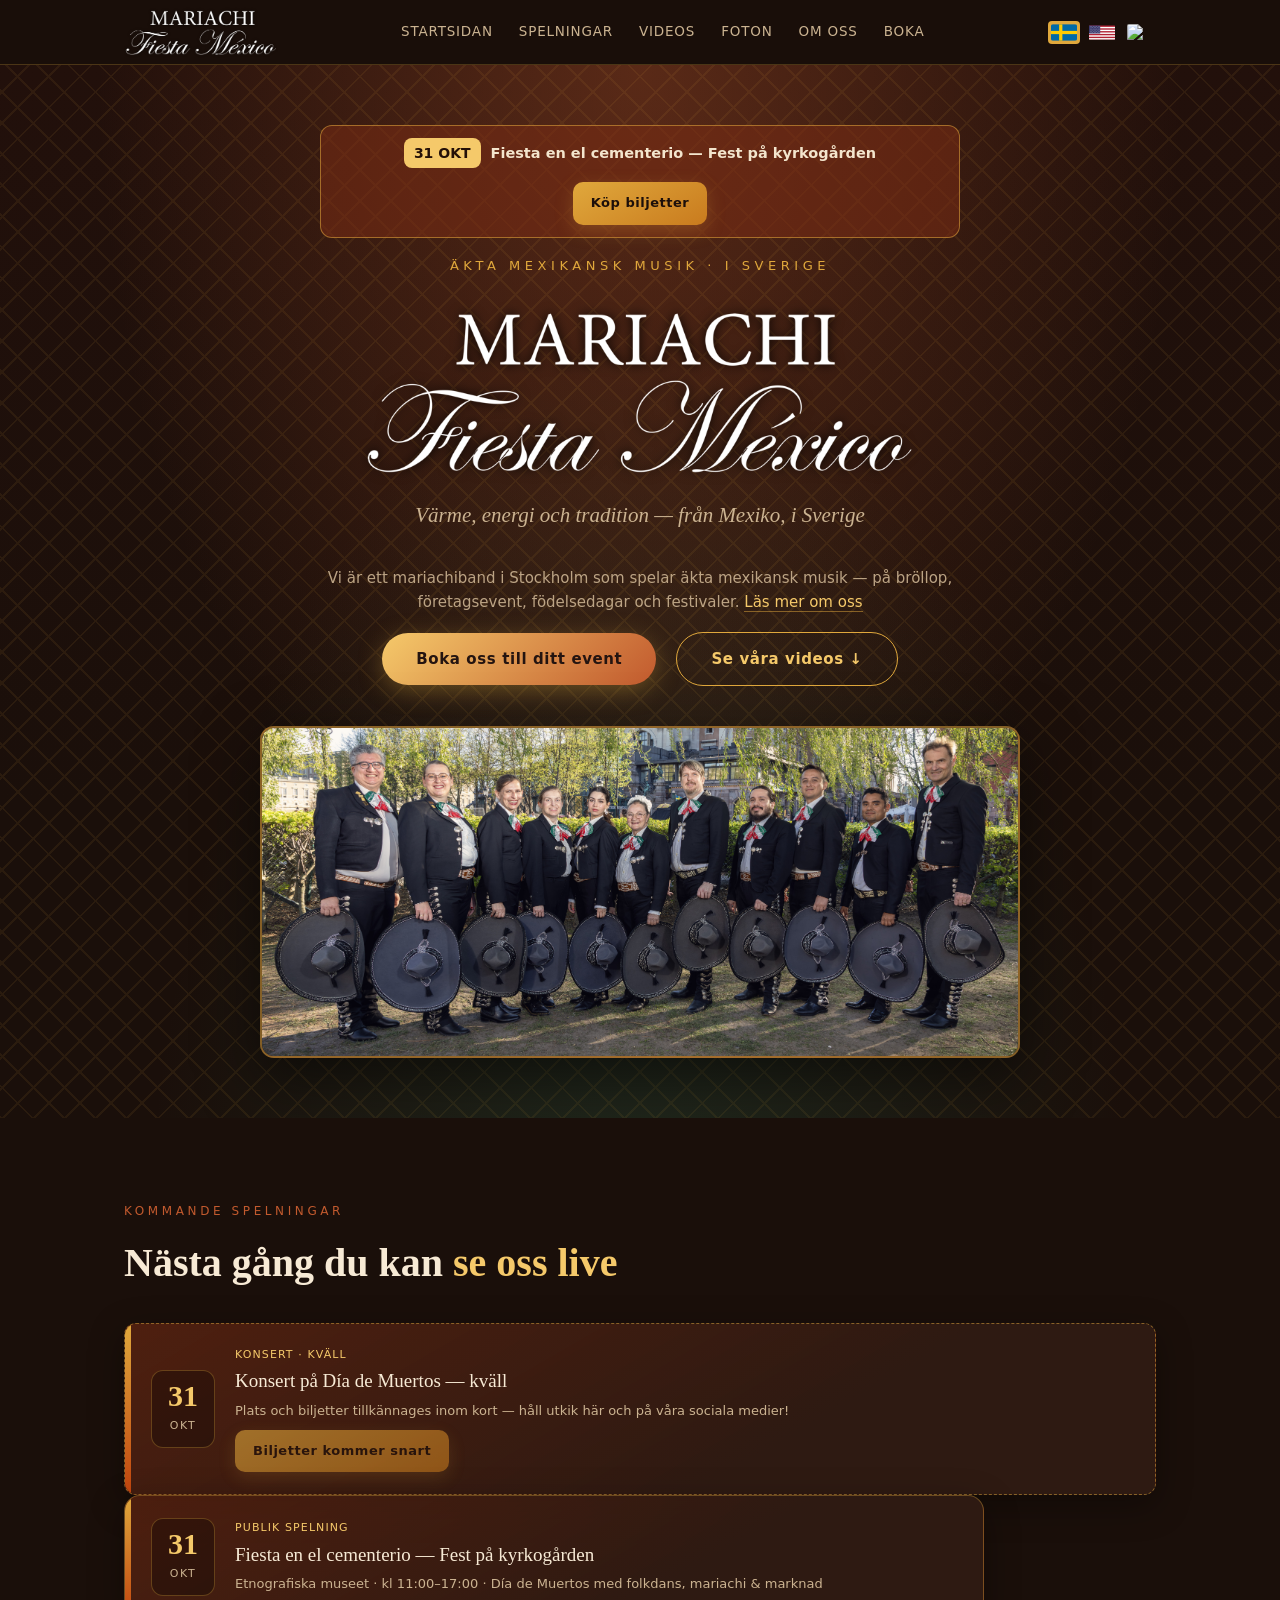
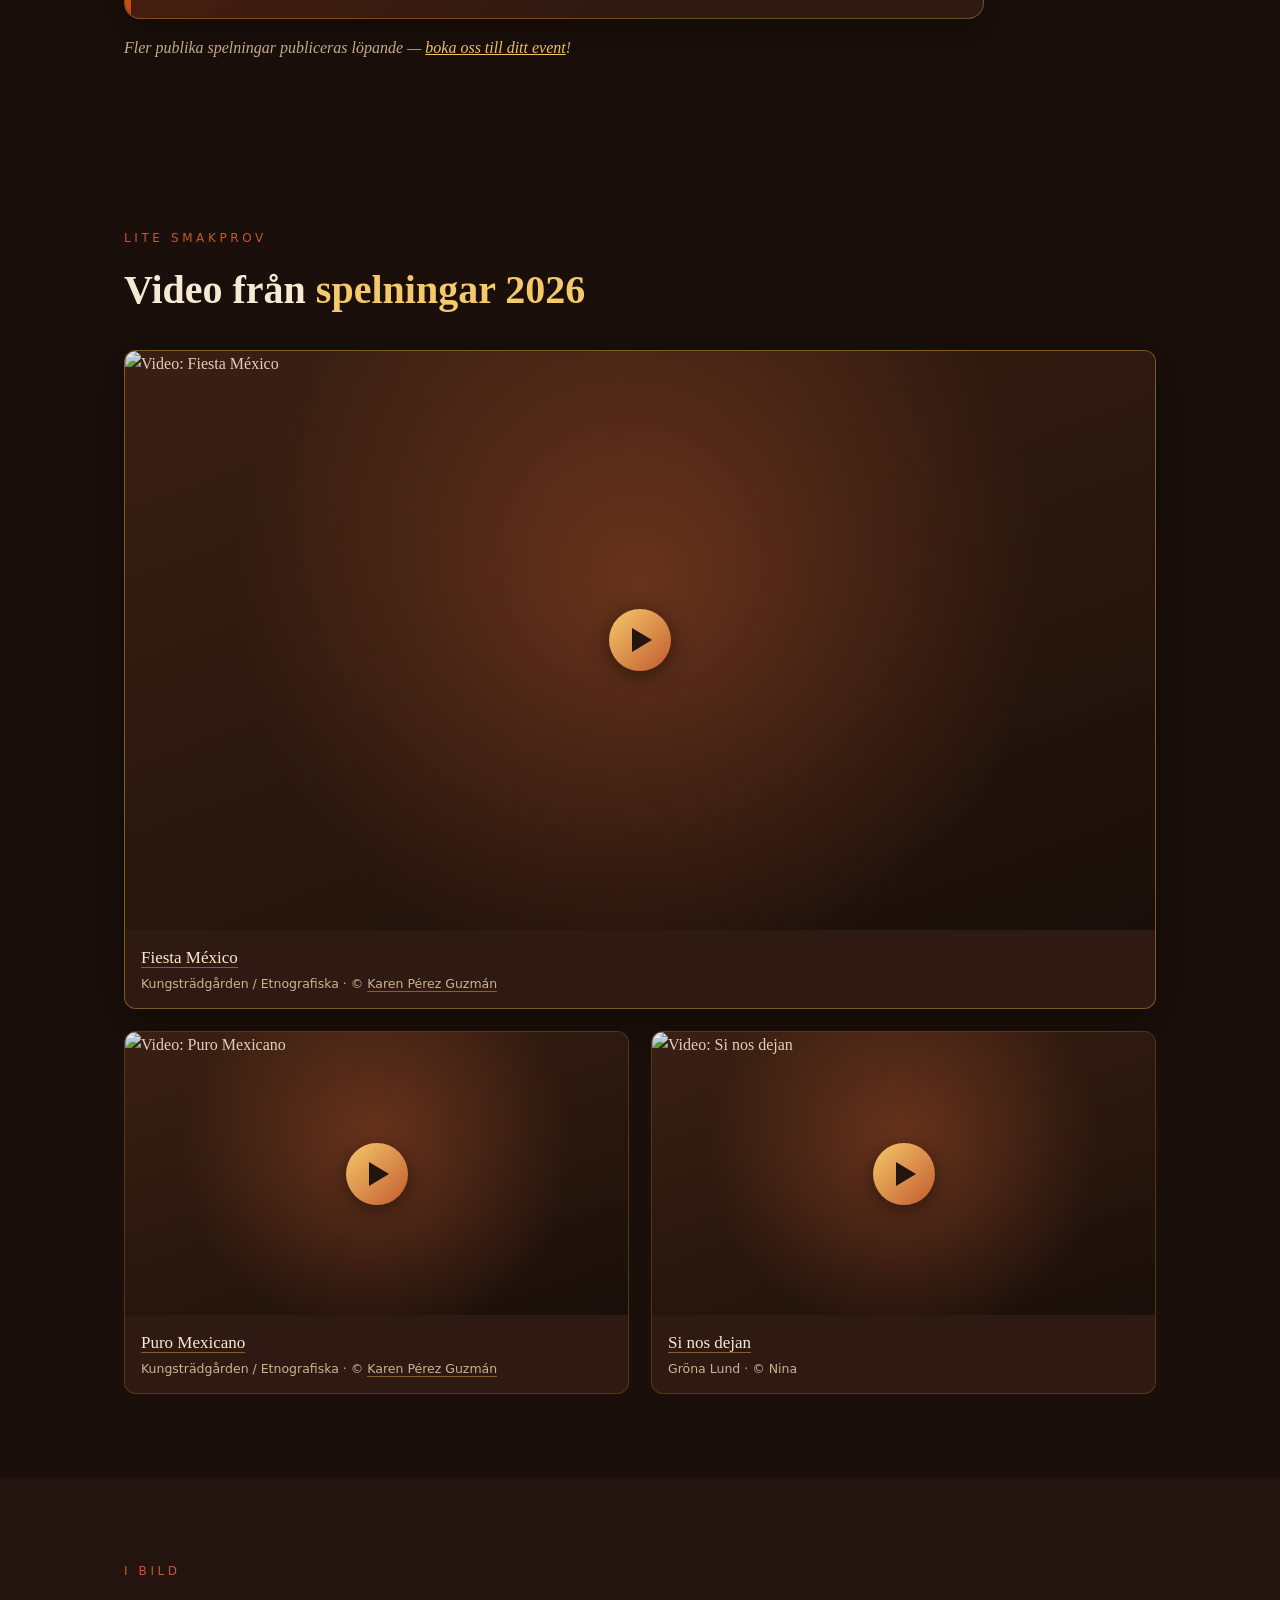
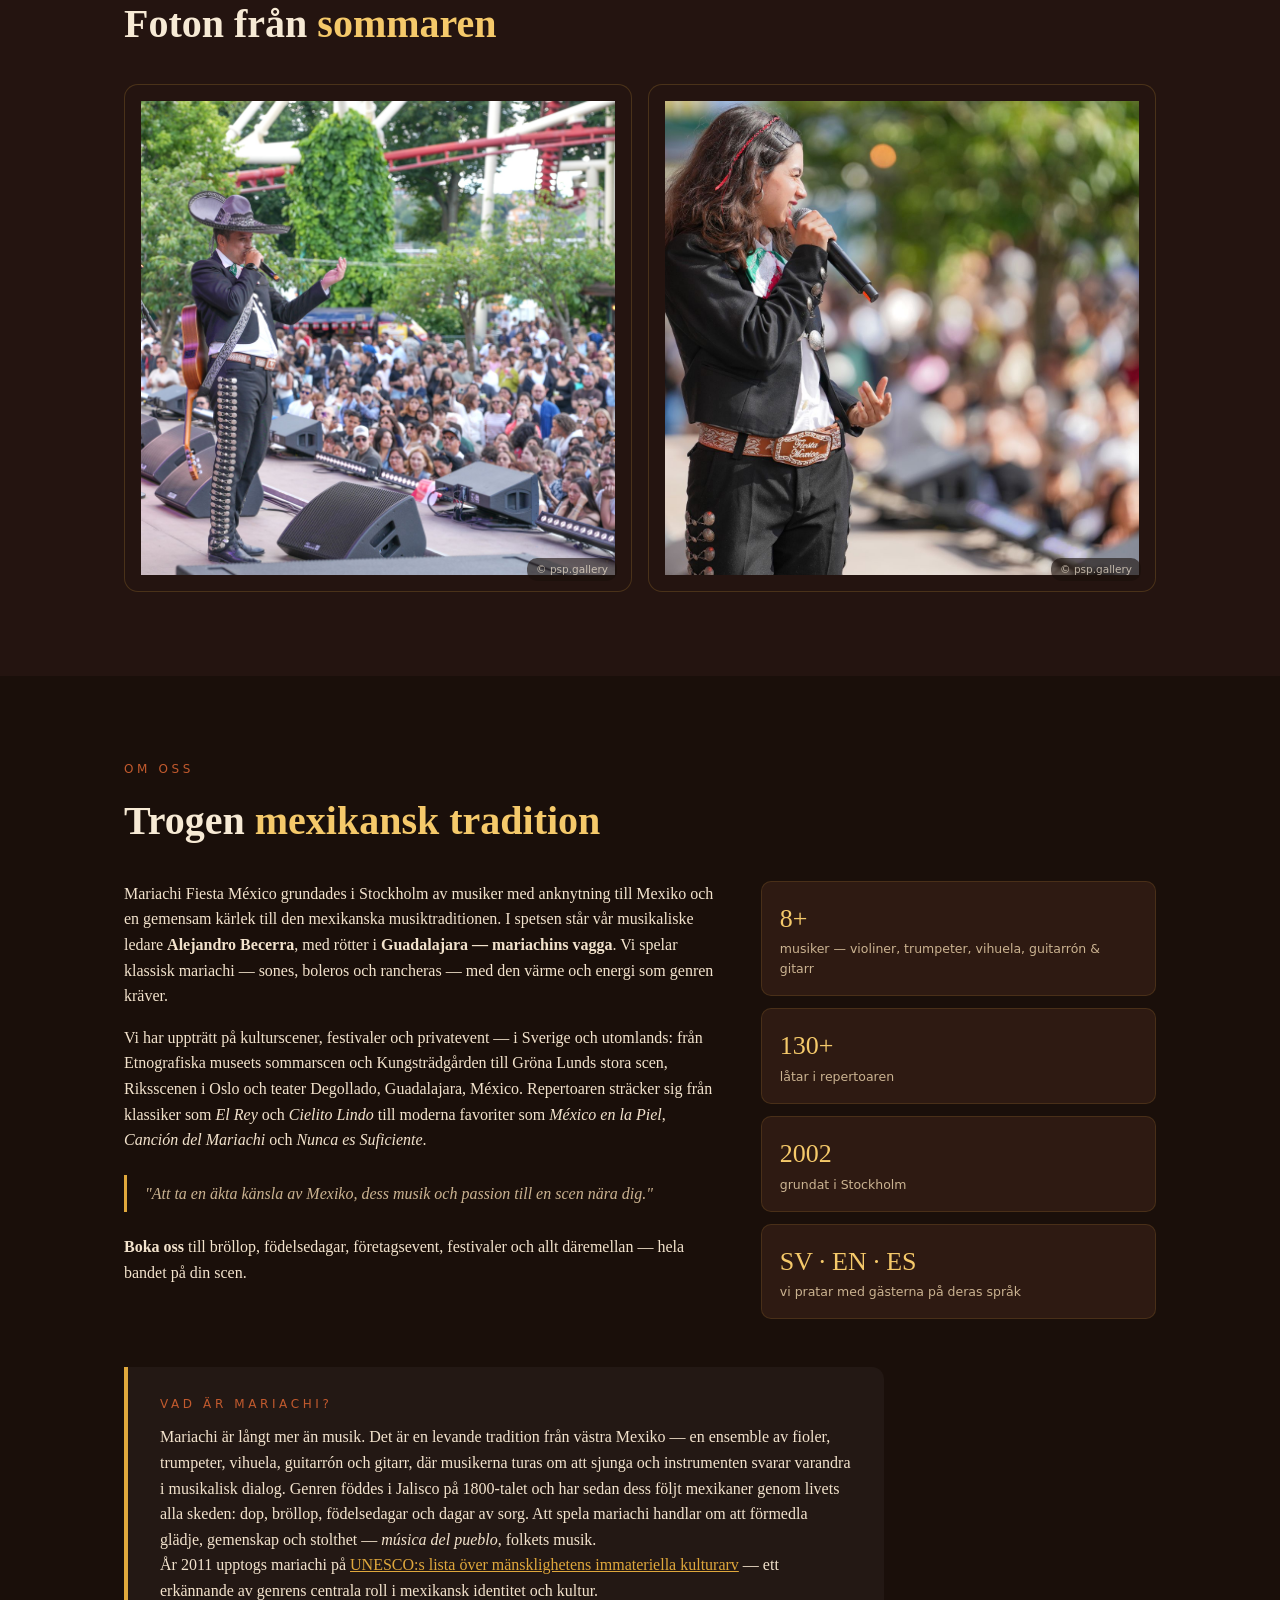
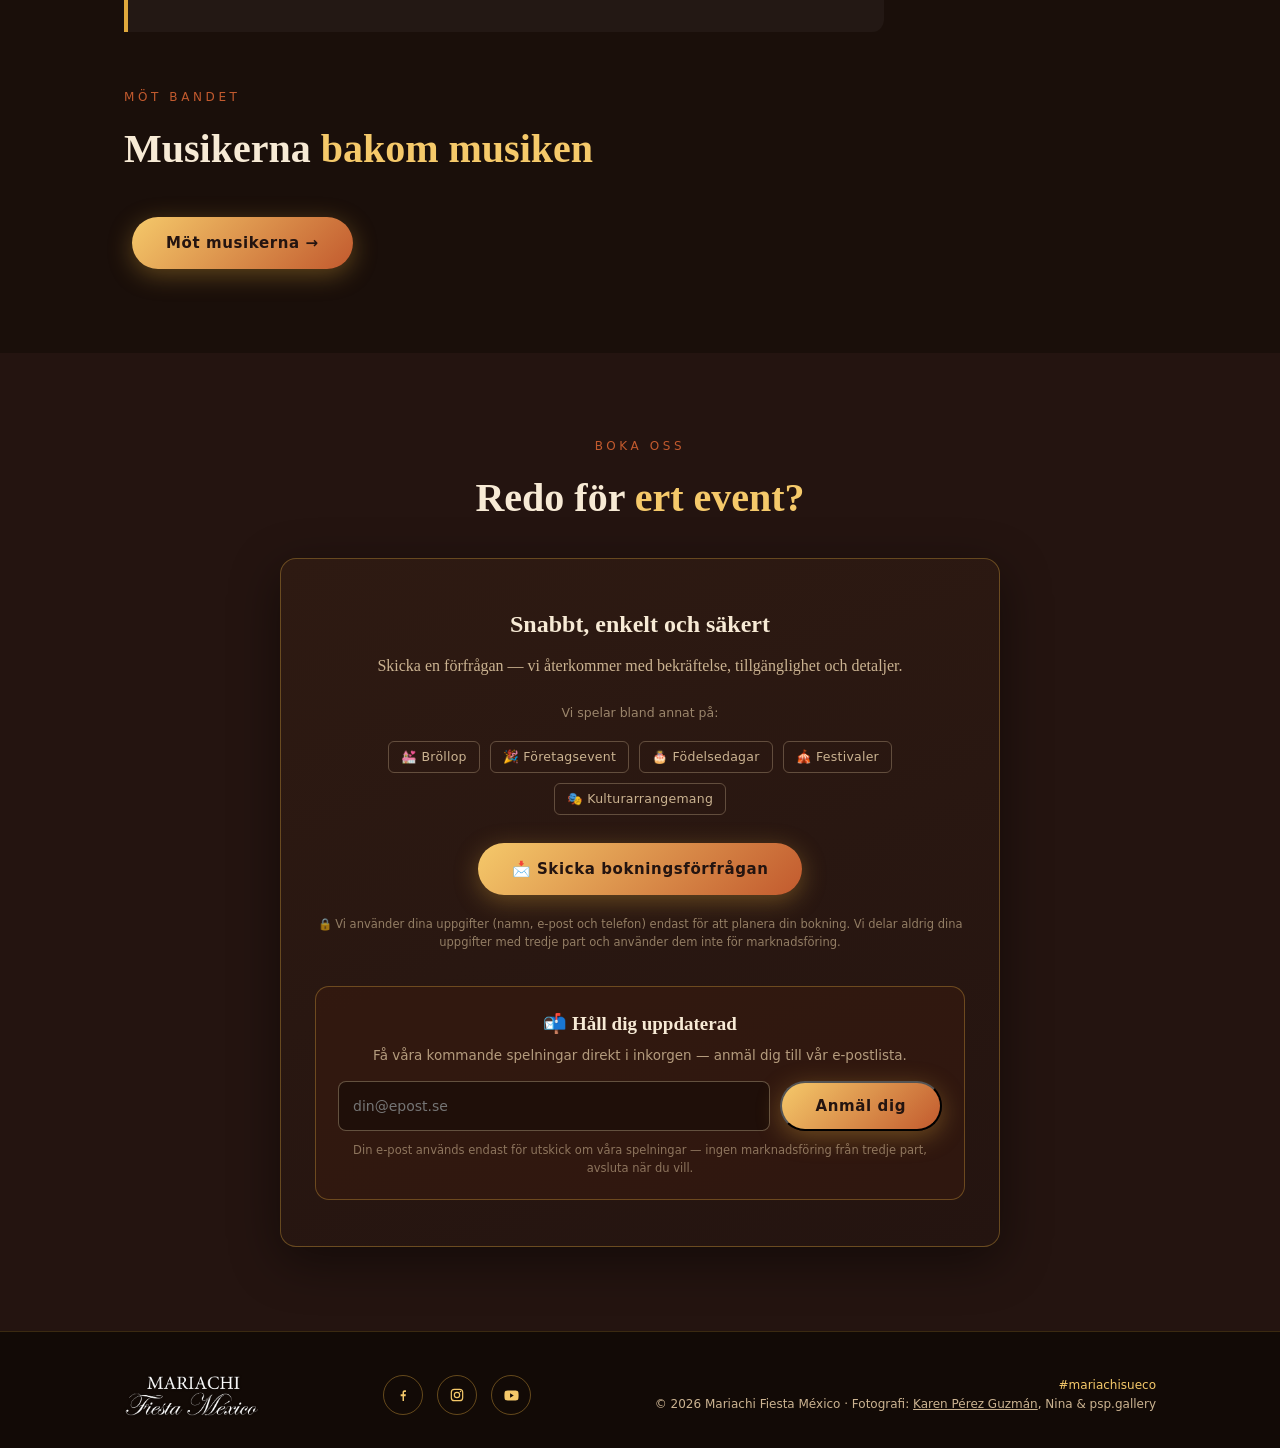
==== commit dc1d95e2: "Add files via upload" ====
--- a/index.html
+++ b/index.html
@@ -46,8 +46,24 @@
       },
       "offers": {
         "@type": "Offer",
-        "url": "https://www.etnografiskamuseet.se/kalendarium/program/de-dodas-dag2/2026-10-31/",
+        "url": "https://secure.tickster.com/sv/76j4tkgg34mvnlp/selectevent",
         "availability": "https://schema.org/InStock"
+      }
+    },
+    {
+      "@type": "Event",
+      "name": "Konsert 31 oktober — kväll (tillkännages snart)",
+      "description": "Mariachi Fiesta México spelar en kvällskonsert på Dí­a de Muertos — biljetter och plats tillkännages inom kort.",
+      "startDate": "2026-10-31T19:00:00",
+      "eventStatus": "https://schema.org/EventScheduled",
+      "location": {
+        "@type": "Place",
+        "name": "Tillkännages"
+      },
+      "offers": {
+        "@type": "Offer",
+        "url": "https://bolapersson.github.io/mariachi/",
+        "availability": "https://schema.org/PreOrder"
       }
     }
   ]
@@ -109,7 +125,7 @@
         <span style="background:var(--gold-bright,#e0a83c);color:#241007;font-weight:700;border-radius:8px;padding:4px 10px;font-size:14px;white-space:nowrap;">31 OKT</span>
         <span style="color:#f3e5cd;font-size:14.5px;font-weight:600;" data-i18n="banner-t">Fiesta en el cementerio — Fest på kyrkogården</span>
       </div>
-      <a class="gig-cta" href="https://www.etnografiskamuseet.se/kalendarium/program/de-dodas-dag2/2026-10-31/" target="_blank" rel="noopener" data-i18n="banner-btn" style="white-space:nowrap;">Köp biljetter</a>
+      <a class="gig-cta" href="https://secure.tickster.com/sv/76j4tkgg34mvnlp/selectevent" target="_blank" rel="noopener" data-i18n="banner-btn" style="white-space:nowrap;">Köp biljetter</a>
     </div>
     <div class="hero-kicker" data-i18n="hero-kicker">Äkta mexikansk musik · i Sverige</div>
     <h1 style="line-height:1;">
@@ -140,10 +156,20 @@
           <div class="t" data-i18n="gig-t">Fiesta en el cementerio — Fest på kyrkogården</div>
           <div class="d" data-i18n="gig-d">Etnografiska museet · kl 11:00–17:00 · Día de Muertos med folkdans, mariachi &amp; marknad</div>
         </div>
-        <a class="gig-cta" href="https://www.etnografiskamuseet.se/kalendarium/program/de-dodas-dag2/2026-10-31/" target="_blank" rel="noopener" data-i18n="gig-tickets">Köp biljetter</a>
+        <a class="gig-cta" href="https://secure.tickster.com/sv/76j4tkgg34mvnlp/selectevent" target="_blank" rel="noopener" data-i18n="gig-tickets">Köp biljetter</a>
       </div>
       <div class="gig-empty" data-i18n="gig-empty">Fler publika spelningar publiceras löpande — <a href="#boka">boka oss till ditt event</a>!</div>
     </div>
+
+    <div class="gig" id="gig-konsert-101" style="border:1px dashed rgba(224,168,60,0.5);border-radius:12px;">
+        <div class="gig-date"><b>31</b><span data-i18n="gig2-month">OKT</span></div>
+        <div class="gig-info">
+          <div class="gig-tag" data-i18n="gig2-tag">Konsert · kväll</div>
+          <div class="t" data-i18n="gig2-t">Konsert på Dí­a de Muertos — kväll</div>
+          <div class="d" data-i18n="gig2-d">Plats och biljetter tillkännages inom kort — håll utkik här och på våra sociala medier!</div>
+          <div style="margin-top:8px;"><span class="gig-cta" data-i18n="gig2-cta" style="opacity:0.6;pointer-events:none;cursor:default;">Biljetter kommer snart</span></div>
+        </div>
+      </div>
 
     <!-- Renderas från gigs.json (Group Planner-API) när feeden finns -->
     <div class="gig-list" id="gig-list" style="display:none;"></div>
@@ -238,7 +264,7 @@
     <div style="margin-top:48px;padding:28px 32px;border-left:4px solid var(--gold);background:rgba(255,255,255,.04);border-radius:0 12px 12px 0;max-width:760px;">
       <div class="sec-kicker" data-i18n="genre-kicker">Vad är mariachi?</div>
       <p data-i18n="genre-p1">Mariachi är långt mer än musik. Det är en levande tradition från västra Mexiko — en ensemble av fioler, trumpeter, vihuela, guitarrón och gitarr, där musikerna turas om att sjunga och instrumenten svarar varandra i musikalisk dialog. Genren föddes i Jalisco på 1800-talet och har sedan dess följt mexikaner genom livets alla skeden: dop, bröllop, födelsedagar och dagar av sorg. Att spela mariachi handlar om att förmedla glädje, gemenskap och stolthet — <i>música del pueblo</i>, folkets musik.</p>
-      <p data-i18n="genre-p2">År 2011 upptogs mariachi på <a href="https://ich.unesco.org/en/RL/mariachi-string-music-song-and-trumpet-00599" target="_blank" rel="noopener" style="color:var(--gold);text-decoration:underline;">UNESCO:s lista över mänsklighetens immateriella kulturarv</a> — ett erkännande av genrens centrala roll i mexikansk identitet och kultur.</p>
+      <p data-i18n="genre-p2">År 2011 upptogs mariachi på <a href="https://ich.unesco.org/en/RL/mariachi-string-music-song-and-trumpet-00575" target="_blank" rel="noopener" style="color:var(--gold);text-decoration:underline;">UNESCO:s lista över mänsklighetens immateriella kulturarv</a> — ett erkännande av genrens centrala roll i mexikansk identitet och kultur.</p>
     </div>
 
     <div class="sec-kicker" data-i18n="band-kicker" style="margin-top:56px;">Möt bandet</div>
@@ -449,7 +475,7 @@
 
 <script data-goatcounter="https://ERAT-KOD.goatcounter.com/count" async src="//gc.zgo.at/count.js"></script>
 
-<script type="module" src="https://static.cloudflareinsights.com/beacon.min.js/v4bc70e2c01a94c73b74392e4234840661791215815920" integrity="sha512-L0ha0OXavK/8okipN9F8BtP84dg9DUhPERbBXzwI6dgTA55d2+yweo3pn5CSFYs45/r8md2+xvUPtTdvTNRfjA==" nonce="afCZdcRW6vcPw6rp4f60PQ==" data-cf-beacon='{"version":"2024.11.0","token":"36b4216ae2dc4d5488c249161e71fe1e","spa":2}' crossorigin="anonymous"></script>
+<script type="module" src="https://static.cloudflareinsights.com/beacon.min.js/v4bc70e2c01a94c73b74392e4234840661791215815920" integrity="sha512-L0ha0OXavK/8okipN9F8BtP84dg9DUhPERbBXzwI6dgTA55d2+yweo3pn5CSFYs45/r8md2+xvUPtTdvTNRfjA==" nonce="GjWOVY7ch4kLHIpIEuQhyQ==" data-cf-beacon='{"version":"2024.11.0","token":"36b4216ae2dc4d5488c249161e71fe1e","spa":2}' crossorigin="anonymous"></script>
 </body>
 </html>
 
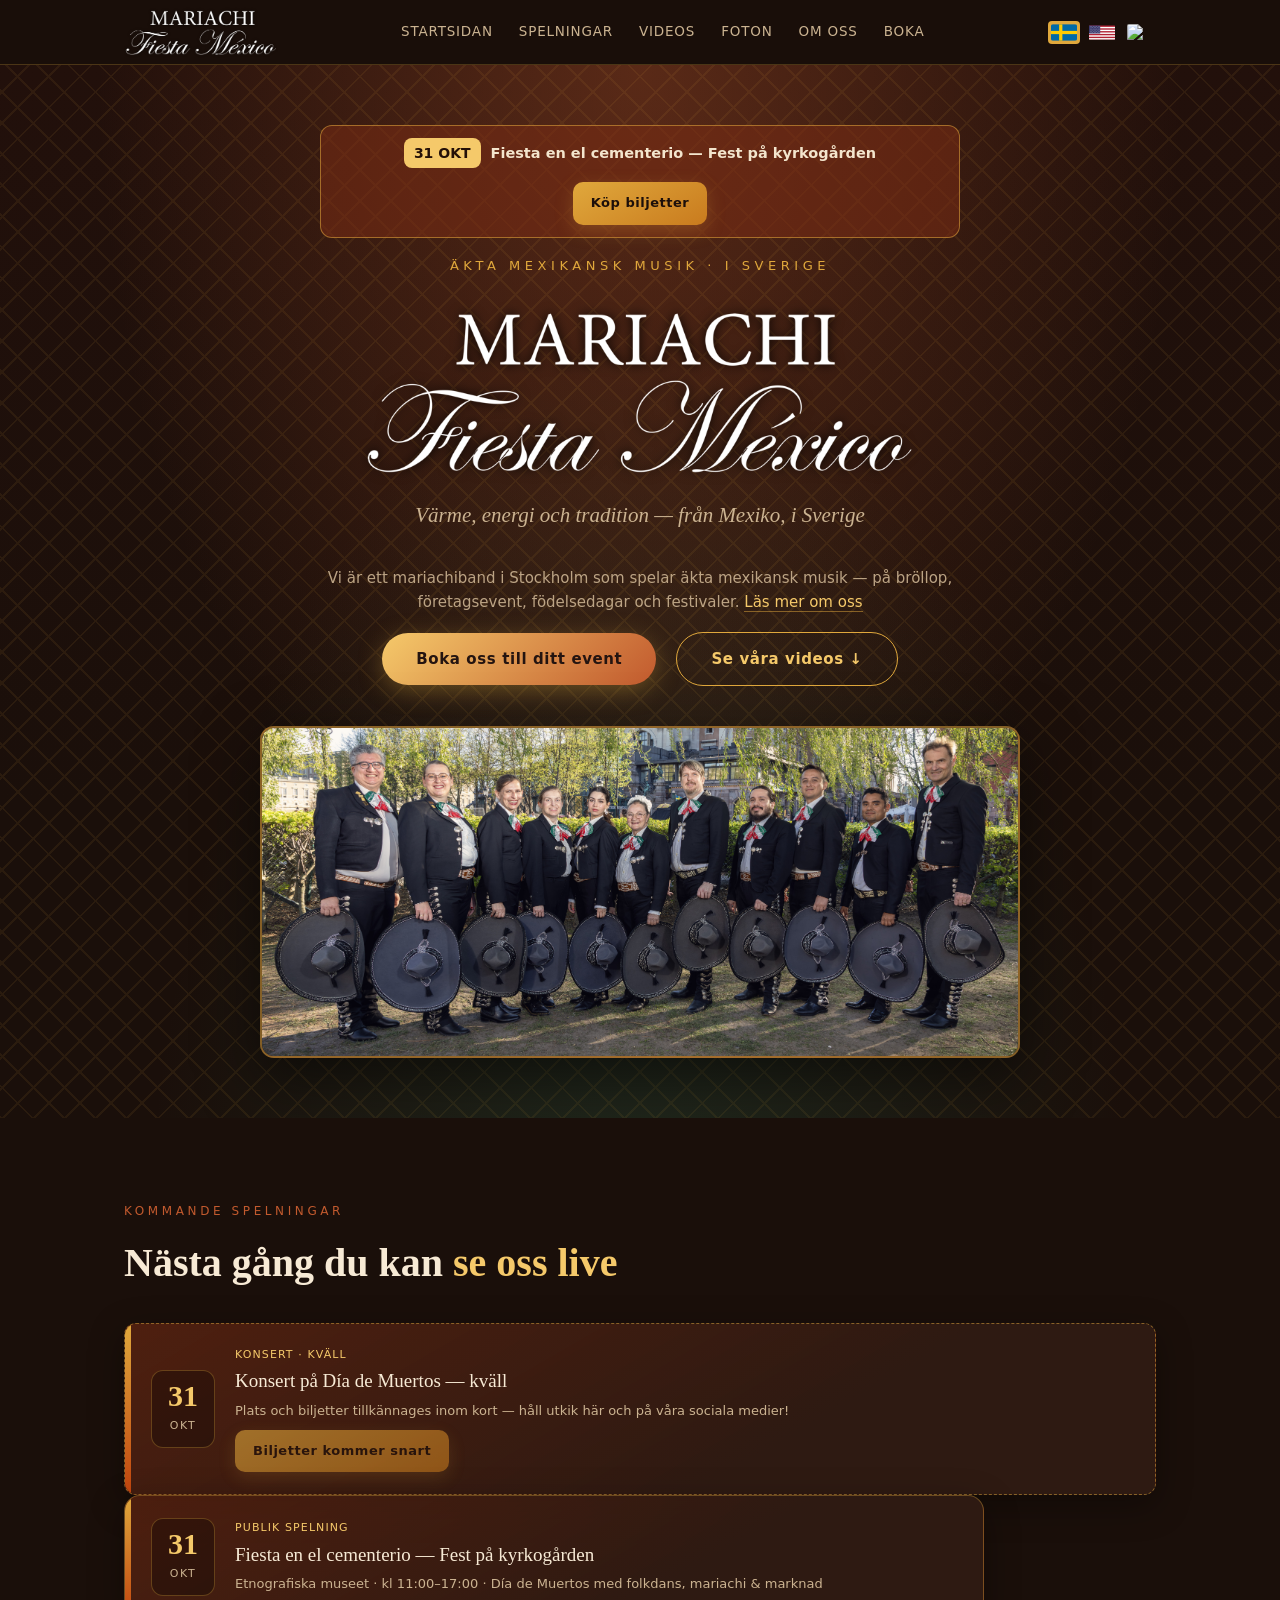
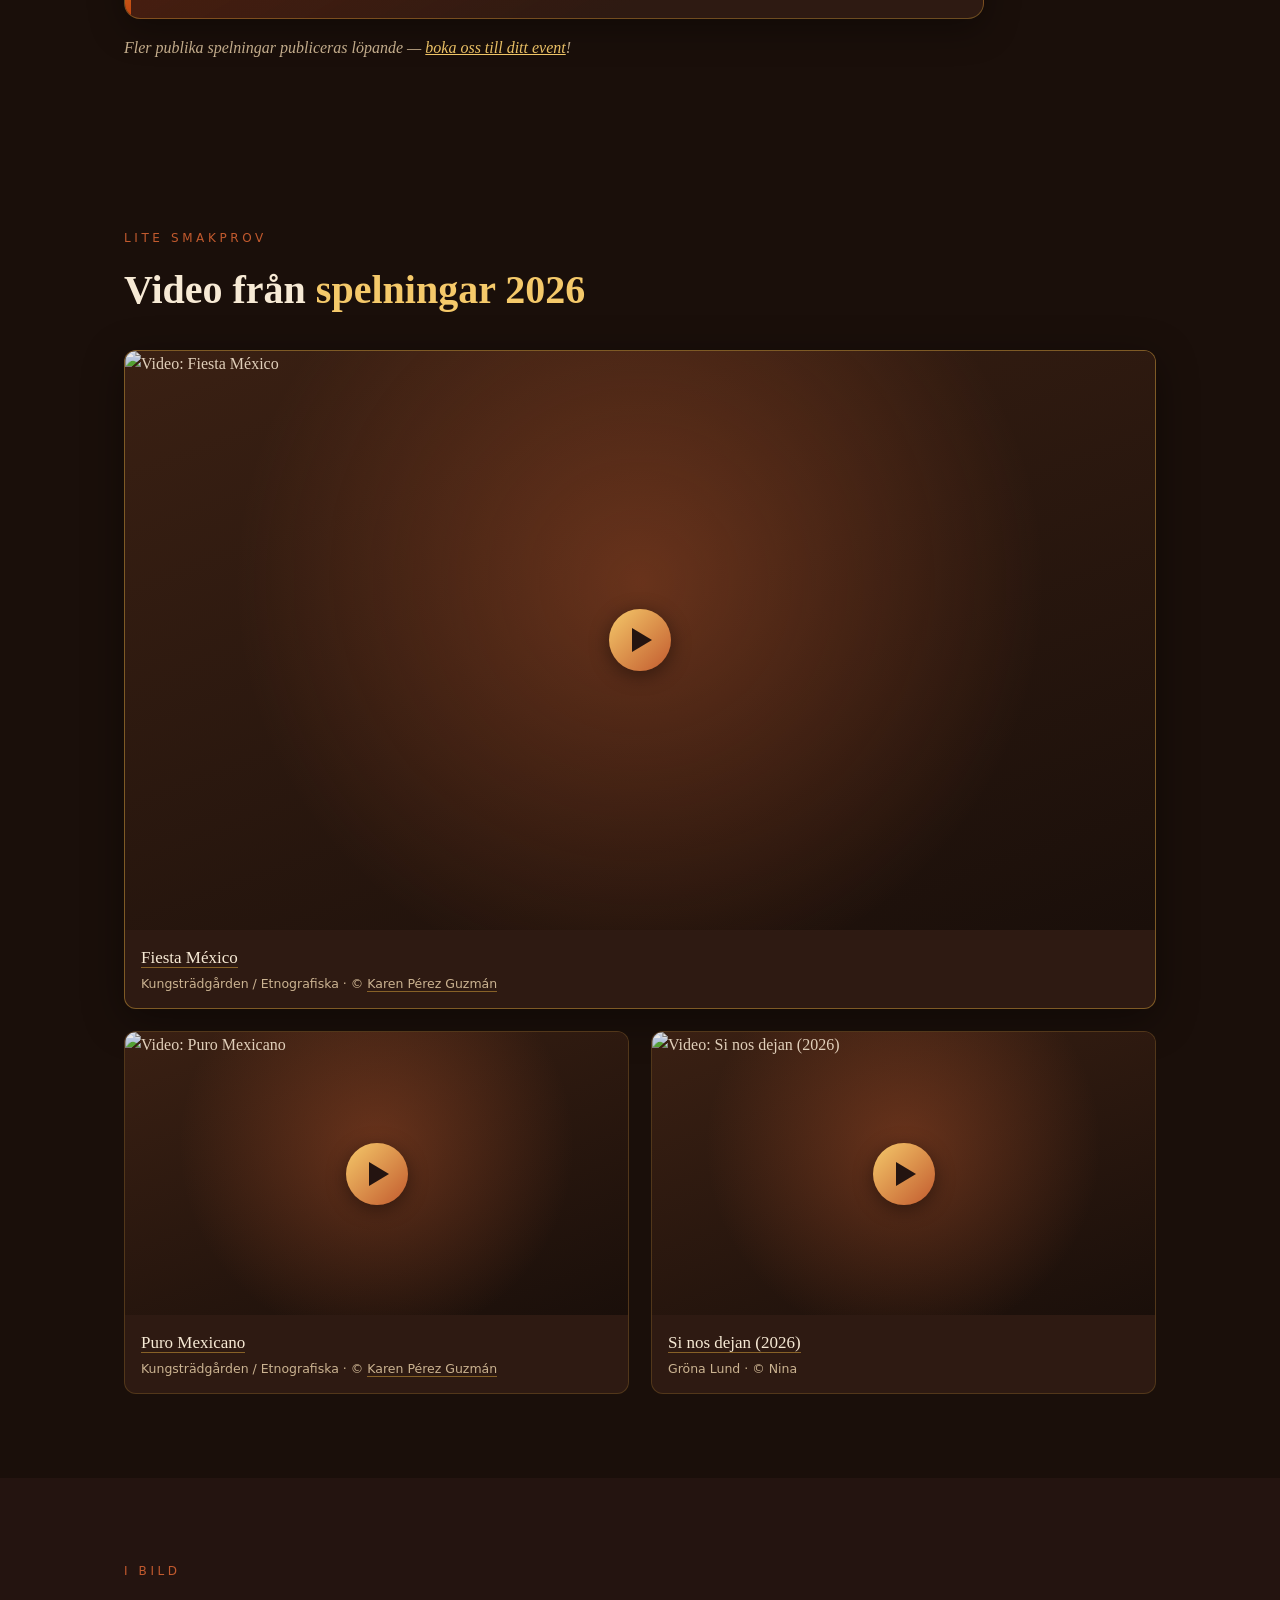
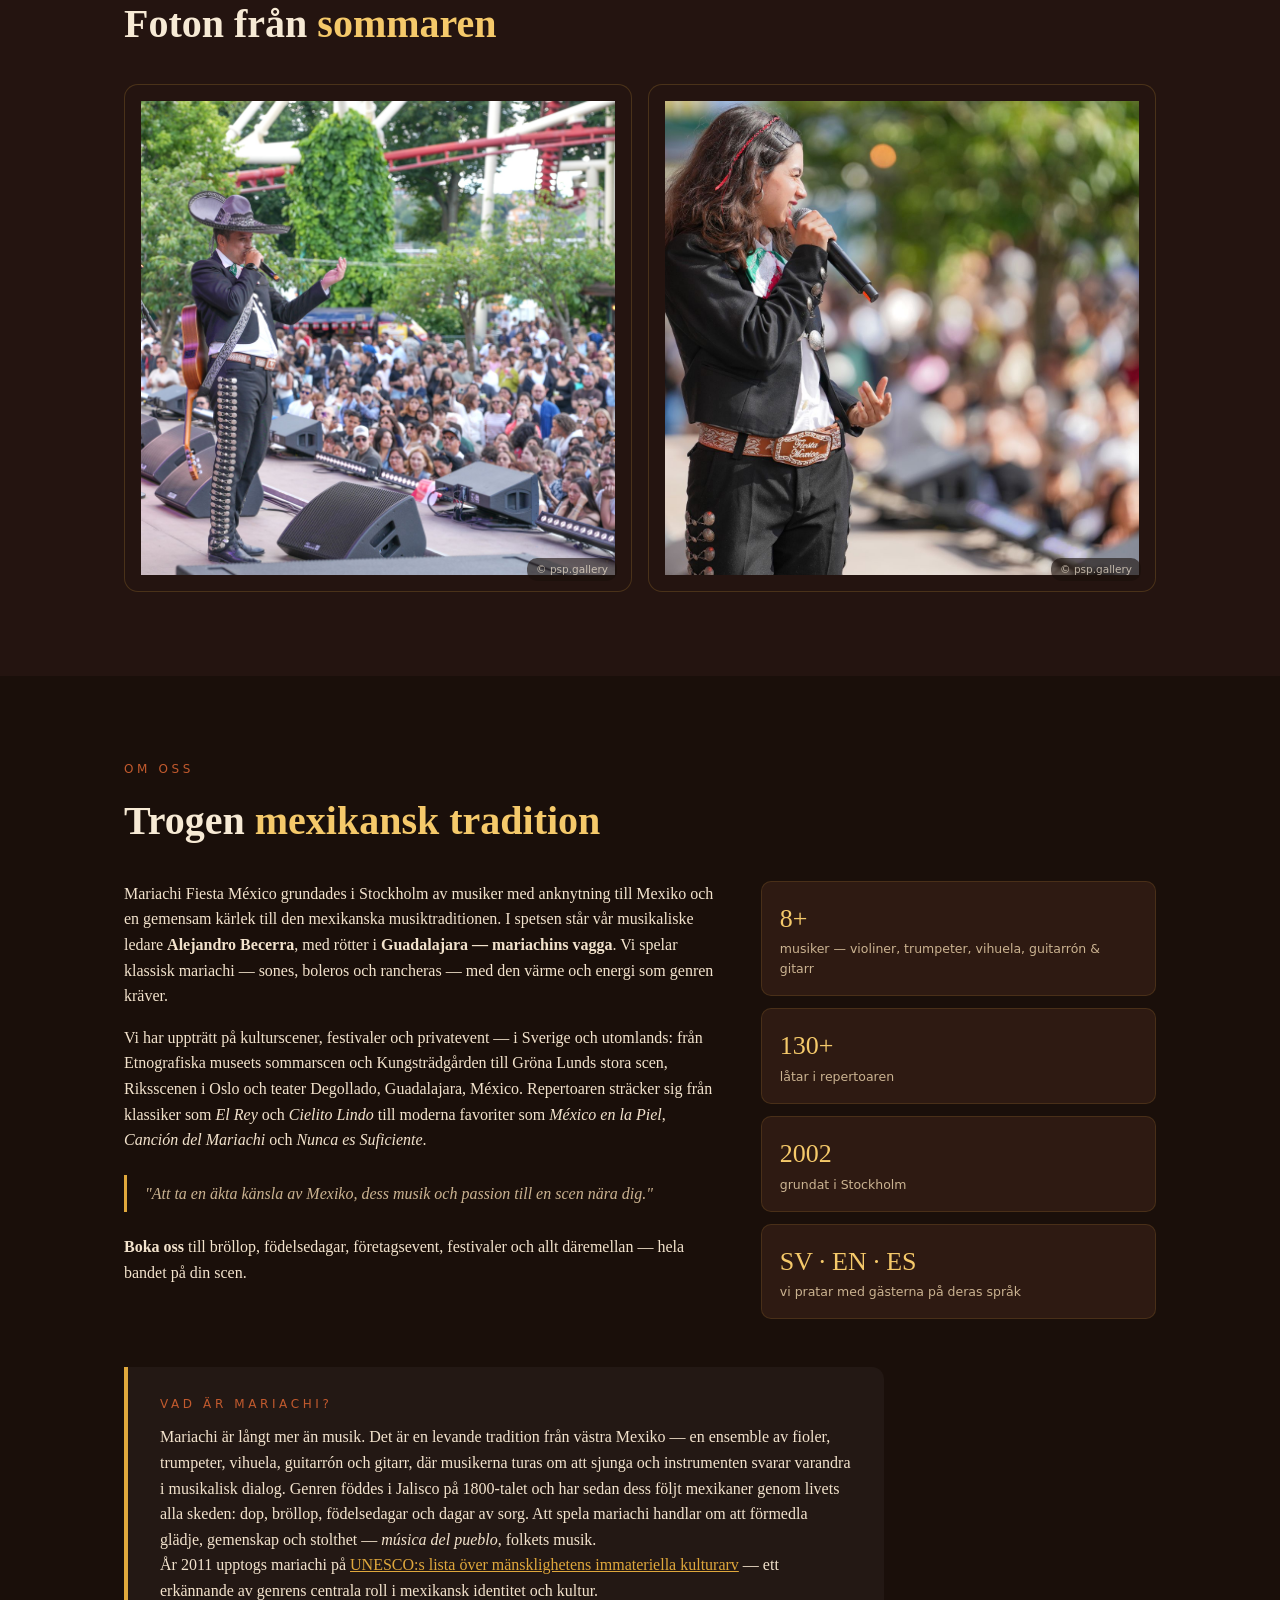
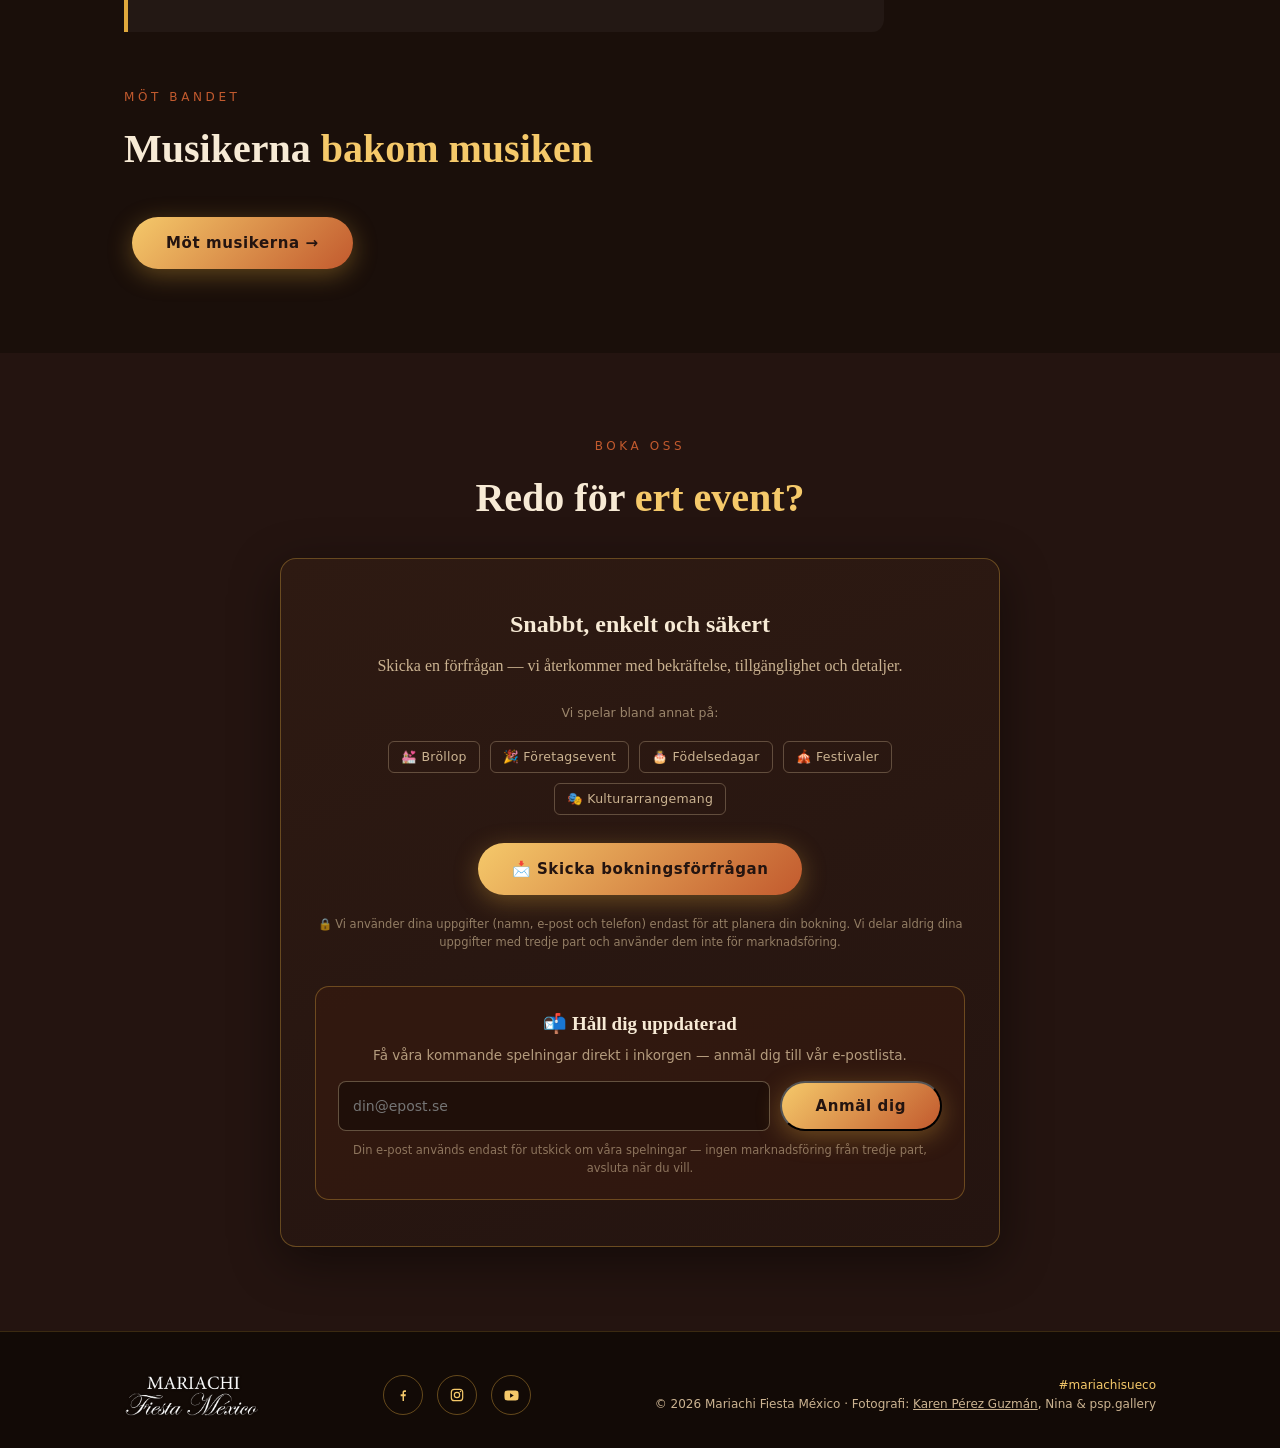
==== commit 6f87ef7a: "Add files via upload" ====
--- a/index.html
+++ b/index.html
@@ -184,39 +184,39 @@
     <h2 data-i18n="videos-h2">Video från <em>spelningar 2026</em></h2>
     <div class="video-grid">
       <div class="video-card video-hero">
-        <a class="video-link" href="https://youtu.be/_LXjcF9zYGg" target="_blank" rel="noopener">
+        <a class="video-link" href="https://youtu.be/NfnuDhqfF-o" target="_blank" rel="noopener">
         <div class="video-thumb">
-          <img src="https://i.ytimg.com/vi/_LXjcF9zYGg/maxresdefault.jpg" onerror="this.onerror=null;this.src='https://i.ytimg.com/vi/_LXjcF9zYGg/sddefault.jpg';" alt="Video: Fiesta México" />
+          <img src="https://i.ytimg.com/vi/NfnuDhqfF-o/maxresdefault.jpg" onerror="this.onerror=null;this.src='https://i.ytimg.com/vi/NfnuDhqfF-o/sddefault.jpg';" alt="Video: Fiesta México" />
           <div class="play-btn"></div>
         </div>
         </a>
         <div class="video-meta">
-          <div class="t"><a href="https://youtu.be/_LXjcF9zYGg" target="_blank" rel="noopener" style="color:inherit;text-decoration:none;border-bottom:1px solid rgba(224,168,60,0.5);">Fiesta México</a></div>
+          <div class="t"><a href="https://youtu.be/NfnuDhqfF-o" target="_blank" rel="noopener" style="color:inherit;text-decoration:none;border-bottom:1px solid rgba(224,168,60,0.5);">Fiesta México</a></div>
           <div class="d" data-i18n="v1-d">Kungsträdgården / Etnografiska · © <a href="https://www.1-way-ticket.com/clients" target="_blank" rel="noopener" style="color:inherit;border-bottom:1px solid rgba(224,168,60,0.5);text-decoration:none;">Karen Pérez Guzmán</a></div>
         </div>
       </div>
       <div class="video-row">
       <div class="video-card">
-        <a class="video-link" href="https://youtu.be/UukI89bmkYo" target="_blank" rel="noopener">
+        <a class="video-link" href="https://youtu.be/VXJEpu5hCC0" target="_blank" rel="noopener">
         <div class="video-thumb">
-          <img src="https://i.ytimg.com/vi/UukI89bmkYo/maxresdefault.jpg" onerror="this.onerror=null;this.src='https://i.ytimg.com/vi/UukI89bmkYo/sddefault.jpg';" alt="Video: Puro Mexicano" />
+          <img src="https://i.ytimg.com/vi/VXJEpu5hCC0/maxresdefault.jpg" onerror="this.onerror=null;this.src='https://i.ytimg.com/vi/VXJEpu5hCC0/sddefault.jpg';" alt="Video: Puro Mexicano" />
           <div class="play-btn"></div>
         </div>
         </a>
         <div class="video-meta">
-          <div class="t"><a href="https://youtu.be/UukI89bmkYo" target="_blank" rel="noopener" style="color:inherit;text-decoration:none;border-bottom:1px solid rgba(224,168,60,0.5);">Puro Mexicano</a></div>
+          <div class="t"><a href="https://youtu.be/VXJEpu5hCC0" target="_blank" rel="noopener" style="color:inherit;text-decoration:none;border-bottom:1px solid rgba(224,168,60,0.5);">Puro Mexicano</a></div>
           <div class="d" data-i18n="v2-d">Kungsträdgården / Etnografiska · © <a href="https://www.1-way-ticket.com/clients" target="_blank" rel="noopener" style="color:inherit;border-bottom:1px solid rgba(224,168,60,0.5);text-decoration:none;">Karen Pérez Guzmán</a></div>
         </div>
       </div>
       <div class="video-card">
-        <a class="video-link" href="https://youtube.com/shorts/wAbfipdLSX0" target="_blank" rel="noopener">
+        <a class="video-link" href="https://youtube.com/shorts/ylarbf1dpCY" target="_blank" rel="noopener">
         <div class="video-thumb">
-          <img src="https://i.ytimg.com/vi/wAbfipdLSX0/maxresdefault.jpg" onerror="this.onerror=null;this.src='https://i.ytimg.com/vi/wAbfipdLSX0/sddefault.jpg';" alt="Video: Si nos dejan" />
+          <img src="https://i.ytimg.com/vi/ylarbf1dpCY/maxresdefault.jpg" onerror="this.onerror=null;this.src='https://i.ytimg.com/vi/ylarbf1dpCY/sddefault.jpg';" alt="Video: Si nos dejan (2026)" />
           <div class="play-btn"></div>
         </div>
         </a>
         <div class="video-meta">
-          <div class="t"><a href="https://youtube.com/shorts/wAbfipdLSX0" target="_blank" rel="noopener" style="color:inherit;text-decoration:none;border-bottom:1px solid rgba(224,168,60,0.5);">Si nos dejan</a></div>
+          <div class="t"><a href="https://youtube.com/shorts/ylarbf1dpCY" target="_blank" rel="noopener" style="color:inherit;text-decoration:none;border-bottom:1px solid rgba(224,168,60,0.5);">Si nos dejan (2026)</a></div>
           <div class="d" data-i18n="v3-d">Gröna Lund · © Nina</div>
         </div>
       </div>
@@ -475,7 +475,7 @@
 
 <script data-goatcounter="https://ERAT-KOD.goatcounter.com/count" async src="//gc.zgo.at/count.js"></script>
 
-<script type="module" src="https://static.cloudflareinsights.com/beacon.min.js/v4bc70e2c01a94c73b74392e4234840661791215815920" integrity="sha512-L0ha0OXavK/8okipN9F8BtP84dg9DUhPERbBXzwI6dgTA55d2+yweo3pn5CSFYs45/r8md2+xvUPtTdvTNRfjA==" nonce="GjWOVY7ch4kLHIpIEuQhyQ==" data-cf-beacon='{"version":"2024.11.0","token":"36b4216ae2dc4d5488c249161e71fe1e","spa":2}' crossorigin="anonymous"></script>
+<script type="module" src="https://static.cloudflareinsights.com/beacon.min.js/v4bc70e2c01a94c73b74392e4234840661791215815920" integrity="sha512-L0ha0OXavK/8okipN9F8BtP84dg9DUhPERbBXzwI6dgTA55d2+yweo3pn5CSFYs45/r8md2+xvUPtTdvTNRfjA==" nonce="XBV6oHYo0cArwD7Lq9YlAA==" data-cf-beacon='{"version":"2024.11.0","token":"36b4216ae2dc4d5488c249161e71fe1e","spa":2}' crossorigin="anonymous"></script>
 </body>
 </html>
 
